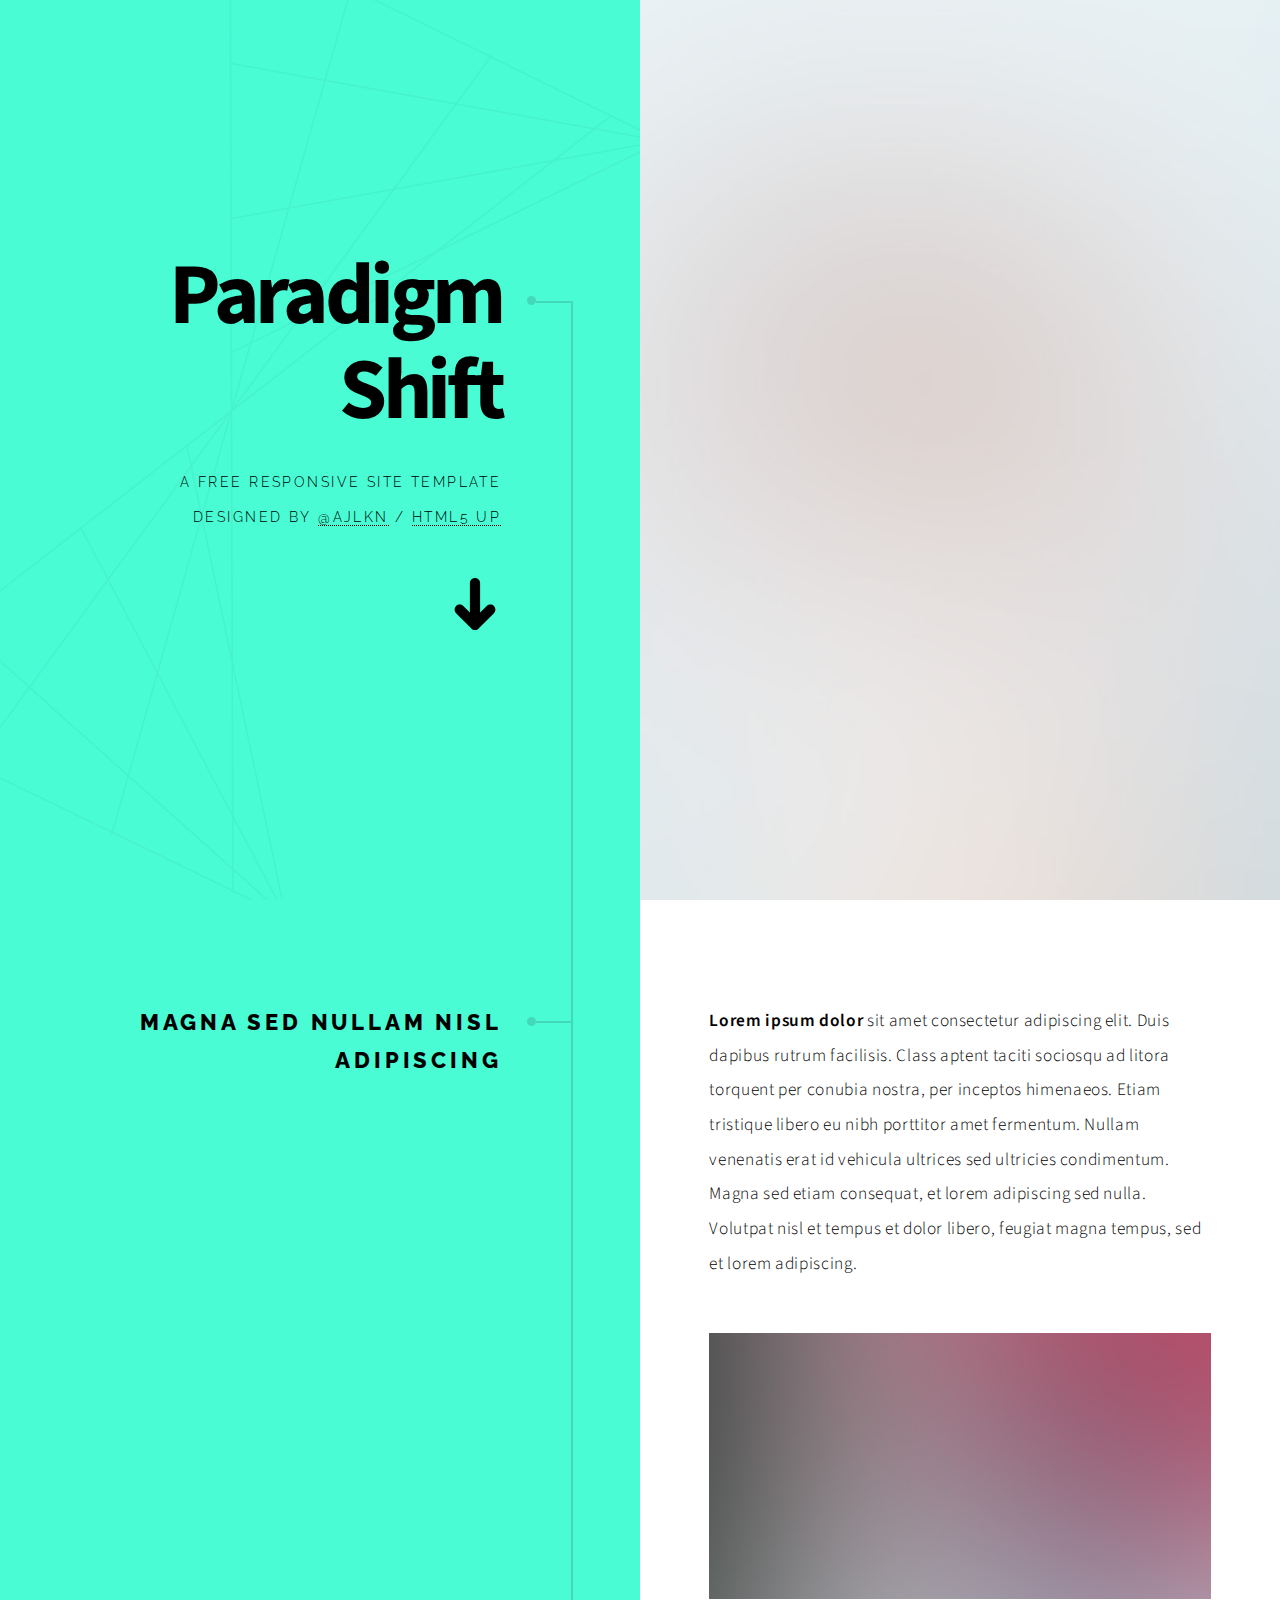
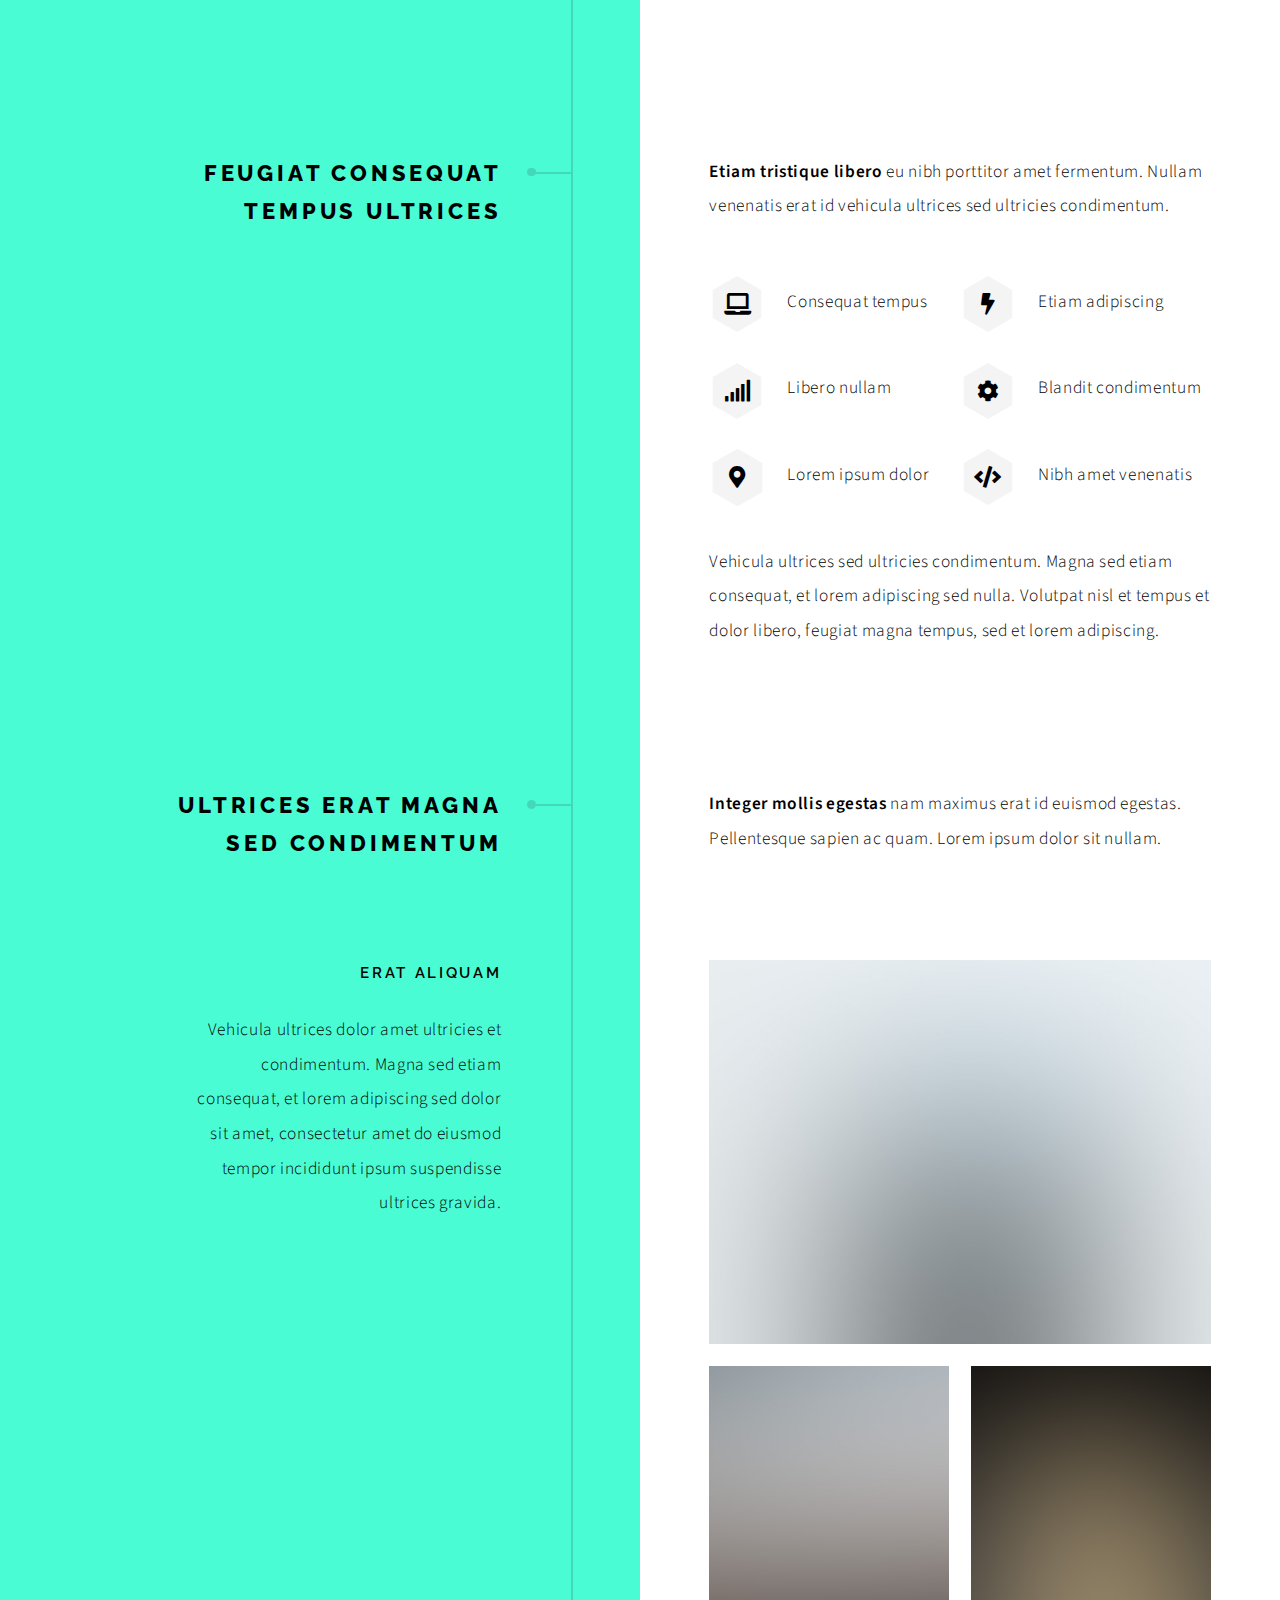
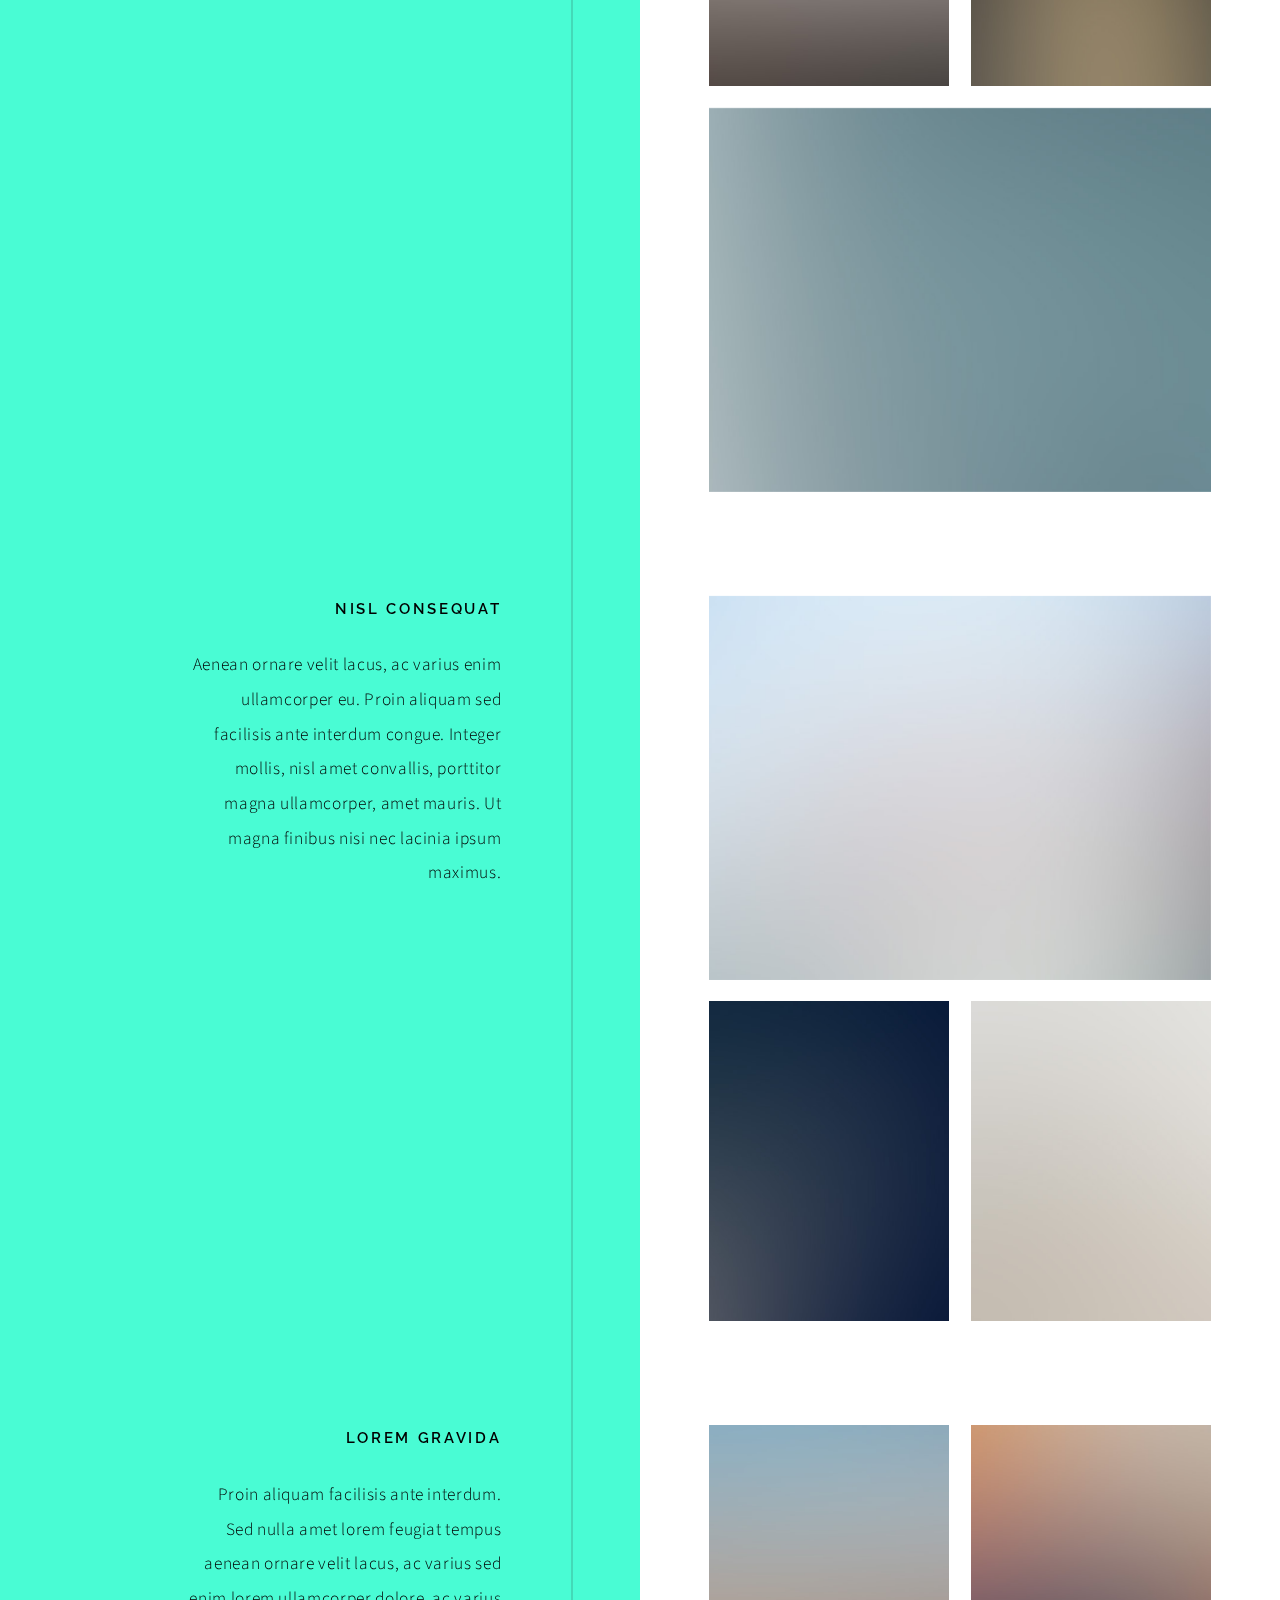
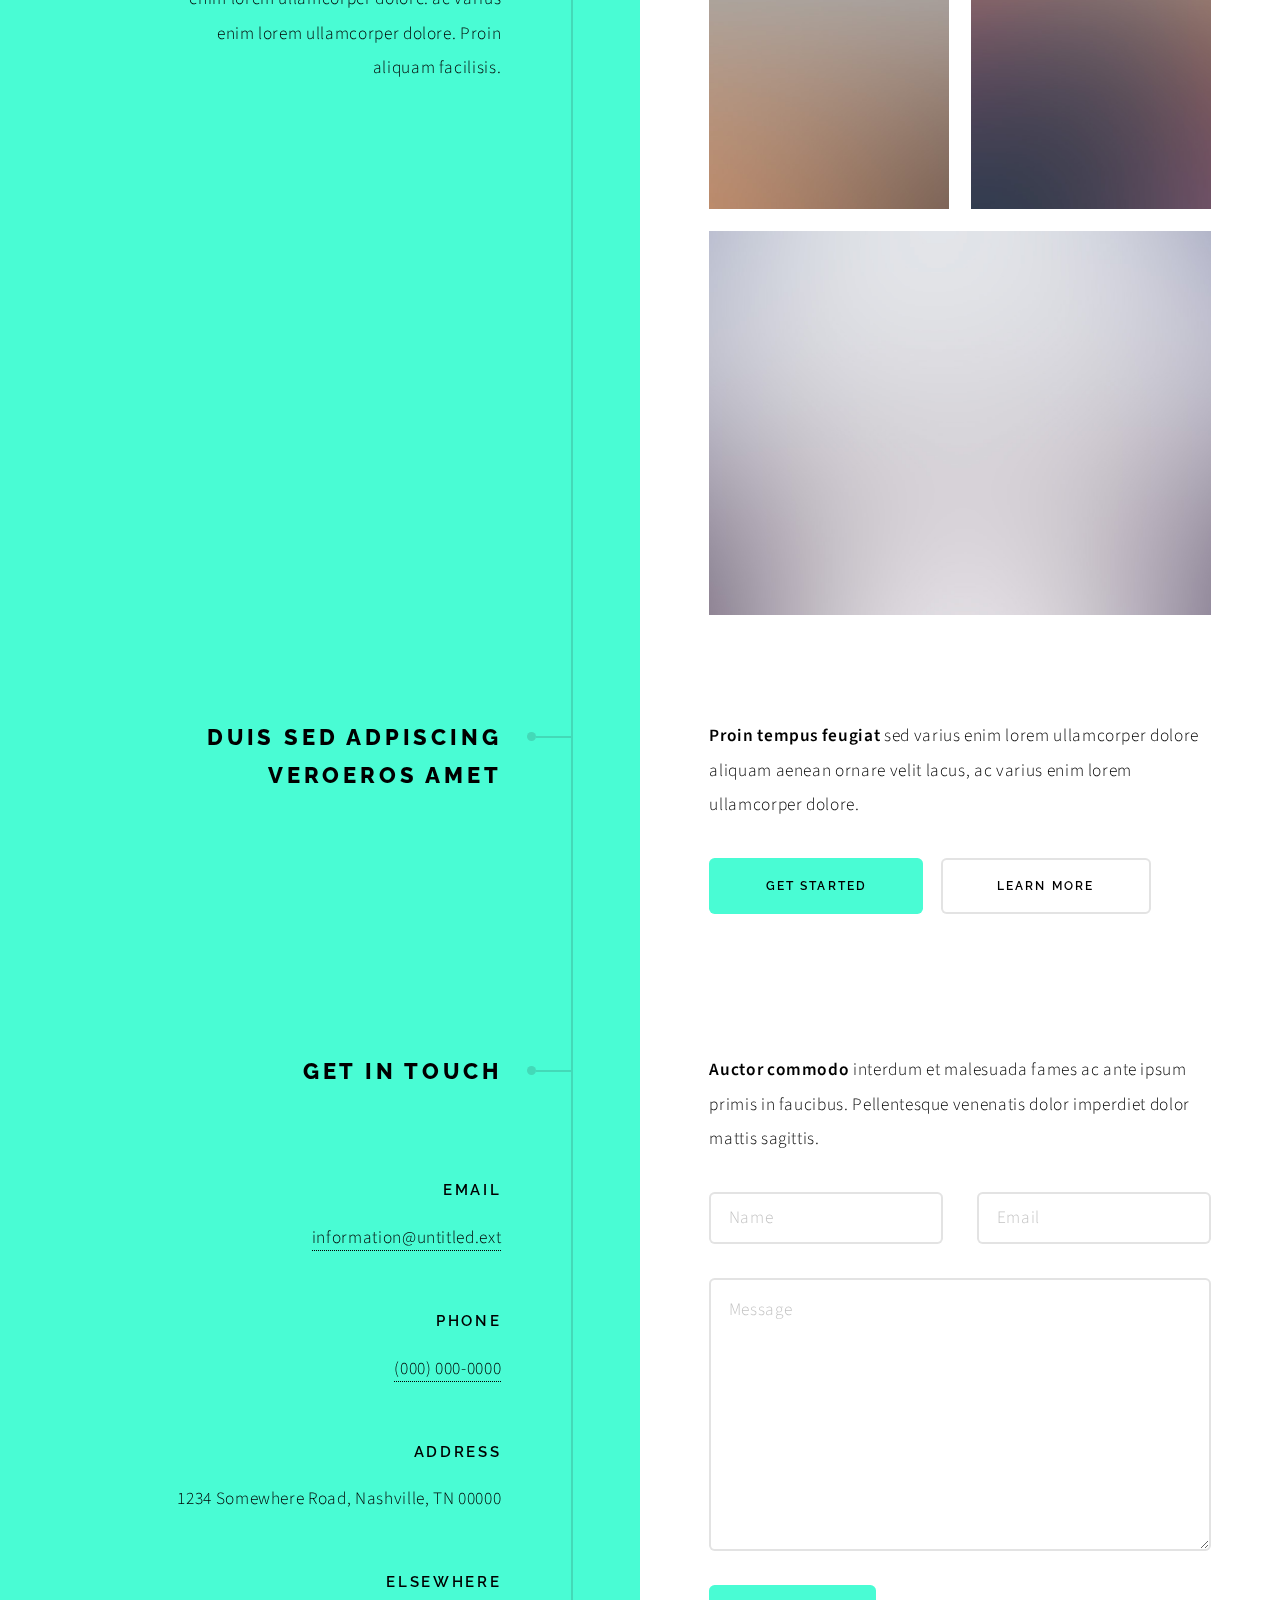
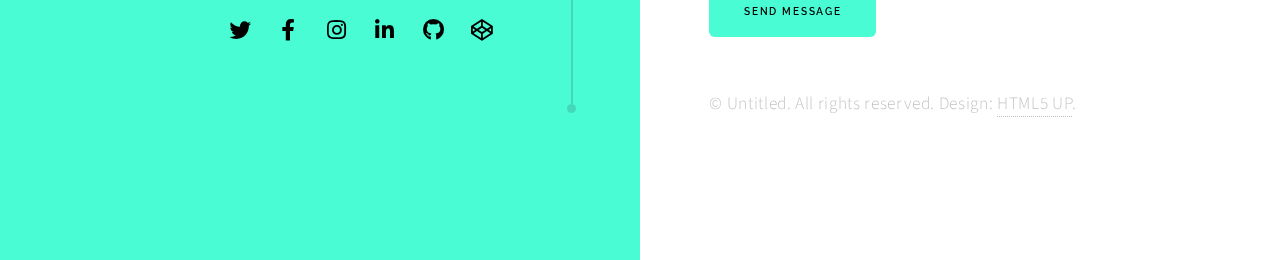
==== ReadLog/ReadLog/site/index.html @ 25f55dde "moved folder" ====
<!DOCTYPE HTML>
<!--
	Paradigm Shift by HTML5 UP
	html5up.net | @ajlkn
	Free for personal and commercial use under the CCA 3.0 license (html5up.net/license)
-->
<html>
	<head>
		<title>Paradigm Shift by HTML5 UP</title>
		<meta charset="utf-8" />
		<meta name="viewport" content="width=device-width, initial-scale=1, user-scalable=no" />
		<meta name="description" content="" />
		<meta name="keywords" content="" />
		<link rel="stylesheet" href="assets/css/main.css" />
	</head>
	<body class="is-preload">

		<!-- Wrapper -->
			<div id="wrapper">

				<!-- Intro -->
					<section class="intro">
						<header>
							<h1>Paradigm Shift</h1>
							<p>A free responsive site template designed by <a href="https://twitter.com/ajlkn">@ajlkn</a> / <a href="https://html5up.net">HTML5 UP</a></p>
							<ul class="actions">
								<li><a href="#first" class="arrow scrolly"><span class="label">Next</span></a></li>
							</ul>
						</header>
						<div class="content">
							<span class="image fill" data-position="center"><img src="images/pic01.jpg" alt="" /></span>
						</div>
					</section>

				<!-- Section -->
					<section id="first">
						<header>
							<h2>Magna sed nullam nisl adipiscing</h2>
						</header>
						<div class="content">
							<p><strong>Lorem ipsum dolor</strong> sit amet consectetur adipiscing elit. Duis dapibus rutrum facilisis. Class aptent taciti sociosqu ad litora torquent per conubia nostra, per inceptos himenaeos. Etiam tristique libero eu nibh porttitor amet fermentum. Nullam venenatis erat id vehicula ultrices sed ultricies condimentum. Magna sed etiam consequat, et lorem adipiscing sed nulla. Volutpat nisl et tempus et dolor libero, feugiat magna tempus, sed et lorem adipiscing.</p>
							<span class="image main"><img src="images/pic02.jpg" alt="" /></span>
						</div>
					</section>

				<!-- Section -->
					<section>
						<header>
							<h2>Feugiat consequat tempus ultrices</h2>
						</header>
						<div class="content">
							<p><strong>Etiam tristique libero</strong> eu nibh porttitor amet fermentum. Nullam venenatis erat id vehicula ultrices sed ultricies condimentum.</p>
							<ul class="feature-icons">
								<li class="icon solid fa-laptop">Consequat tempus</li>
								<li class="icon solid fa-bolt">Etiam adipiscing</li>
								<li class="icon solid fa-signal">Libero nullam</li>
								<li class="icon solid fa-cog">Blandit condimentum</li>
								<li class="icon solid fa-map-marker-alt">Lorem ipsum dolor</li>
								<li class="icon solid fa-code">Nibh amet venenatis</li>
							</ul>
							<p>Vehicula ultrices sed ultricies condimentum. Magna sed etiam consequat, et lorem adipiscing sed nulla. Volutpat nisl et tempus et dolor libero, feugiat magna tempus, sed et lorem adipiscing.</p>
						</div>
					</section>

				<!-- Section -->
					<section>
						<header>
							<h2>Ultrices erat magna sed condimentum</h2>
						</header>
						<div class="content">
							<p><strong>Integer mollis egestas</strong> nam maximus erat id euismod egestas. Pellentesque sapien ac quam. Lorem ipsum dolor sit nullam.</p>

							<!-- Section -->
								<section>
									<header>
										<h3>Erat aliquam</h3>
										<p>Vehicula ultrices dolor amet ultricies et condimentum. Magna sed etiam consequat, et lorem adipiscing sed dolor sit amet, consectetur amet do eiusmod tempor incididunt  ipsum suspendisse ultrices gravida.</p>
									</header>
									<div class="content">
										<div class="gallery">
											<a href="images/gallery/fulls/01.jpg" class="landscape"><img src="images/gallery/thumbs/01.jpg" alt="" /></a>
											<a href="images/gallery/fulls/02.jpg"><img src="images/gallery/thumbs/02.jpg" alt="" /></a>
											<a href="images/gallery/fulls/03.jpg"><img src="images/gallery/thumbs/03.jpg" alt="" /></a>
											<a href="images/gallery/fulls/04.jpg" class="landscape"><img src="images/gallery/thumbs/04.jpg" alt="" /></a>
										</div>
									</div>
								</section>

							<!-- Section -->
								<section>
									<header>
										<h3>Nisl consequat</h3>
										<p>Aenean ornare velit lacus, ac varius enim ullamcorper eu. Proin aliquam sed facilisis ante interdum congue. Integer mollis, nisl amet convallis, porttitor magna ullamcorper, amet mauris. Ut magna finibus nisi nec lacinia ipsum maximus.</p>
									</header>
									<div class="content">
										<div class="gallery">
											<a href="images/gallery/fulls/05.jpg" class="landscape"><img src="images/gallery/thumbs/05.jpg" alt="" /></a>
											<a href="images/gallery/fulls/06.jpg"><img src="images/gallery/thumbs/06.jpg" alt="" /></a>
											<a href="images/gallery/fulls/07.jpg"><img src="images/gallery/thumbs/07.jpg" alt="" /></a>
										</div>
									</div>
								</section>

							<!-- Section -->
								<section>
									<header>
										<h3>Lorem gravida</h3>
										<p>Proin aliquam facilisis ante interdum. Sed nulla amet lorem feugiat tempus aenean ornare velit lacus, ac varius sed enim lorem ullamcorper dolore.  ac varius enim lorem ullamcorper dolore. Proin aliquam facilisis.</p>
									</header>
									<div class="content">
										<div class="gallery">
											<a href="images/gallery/fulls/08.jpg" class="portrait"><img src="images/gallery/thumbs/08.jpg" alt="" /></a>
											<a href="images/gallery/fulls/09.jpg" class="portrait"><img src="images/gallery/thumbs/09.jpg" alt="" /></a>
											<a href="images/gallery/fulls/10.jpg" class="landscape"><img src="images/gallery/thumbs/10.jpg" alt="" /></a>
										</div>
									</div>
								</section>

						</div>
					</section>

				<!-- Section -->
					<section>
						<header>
							<h2>Duis sed adpiscing veroeros amet</h2>
						</header>
						<div class="content">
							<p><strong>Proin tempus feugiat</strong> sed varius enim lorem ullamcorper dolore aliquam aenean ornare velit lacus, ac varius enim lorem ullamcorper dolore.</p>
							<ul class="actions">
								<li><a href="#" class="button primary large">Get Started</a></li>
								<li><a href="#" class="button large">Learn More</a></li>
							</ul>
						</div>
					</section>

				<!-- Elements -->
				<!--
					<section>
						<header>
							<h2>Elements</h2>
						</header>
						<div class="content">

							<section>
								<header>
									<h3>Text</h3>
								</header>
								<div class="content">
									<p>This is <b>bold</b> and this is <strong>strong</strong>. This is <i>italic</i> and this is <em>emphasized</em>.
									This is <sup>superscript</sup> text and this is <sub>subscript</sub> text.
									This is <u>underlined</u> and this is code: <code>for (;;) { ... }</code>. Finally, <a href="#">this is a link</a>.</p>
									<hr />
									<h2>Heading Level 2</h2>
									<h3>Heading Level 3</h3>
									<h4>Heading Level 4</h4>
									<h5>Heading Level 5</h5>
									<hr />
									<h5>Blockquote</h5>
									<blockquote>Fringilla nisl. Donec accumsan interdum nisi, quis tincidunt felis sagittis eget tempus euismod. Vestibulum ante ipsum primis in faucibus vestibulum. Blandit adipiscing eu felis iaculis volutpat ac adipiscing accumsan faucibus. Vestibulum ante ipsum primis in faucibus lorem ipsum dolor sit amet nullam adipiscing eu felis.</blockquote>
									<h5>Preformatted</h5>
									<pre><code>i = 0;

while (!deck.isInOrder()) {
  print 'Iteration ' + i;
  deck.shuffle();
  i++;
}

print 'Sorted in ' + i + ' iterations.';</code></pre>
								</div>
							</section>

							<section>
								<header>
									<h3>Lists</h3>
								</header>
								<div class="content">

									<h4>Unordered</h4>
									<ul>
										<li>Dolor pulvinar etiam.</li>
										<li>Sagittis adipiscing.</li>
										<li>Felis enim feugiat.</li>
									</ul>

									<h4>Alternate</h4>
									<ul class="alt">
										<li>Dolor pulvinar etiam.</li>
										<li>Sagittis adipiscing.</li>
										<li>Felis enim feugiat.</li>
									</ul>

									<h4>Ordered</h4>
									<ol>
										<li>Dolor pulvinar etiam.</li>
										<li>Etiam vel felis viverra.</li>
										<li>Felis enim feugiat.</li>
										<li>Dolor pulvinar etiam.</li>
										<li>Etiam vel felis lorem.</li>
										<li>Felis enim et feugiat.</li>
									</ol>
									<h4>Icons</h4>
									<ul class="icons">
										<li><a href="#" class="icon brands fa-twitter"><span class="label">Twitter</span></a></li>
										<li><a href="#" class="icon brands fa-facebook-f"><span class="label">Facebook</span></a></li>
										<li><a href="#" class="icon brands fa-instagram"><span class="label">Instagram</span></a></li>
										<li><a href="#" class="icon brands fa-github"><span class="label">Github</span></a></li>
									</ul>

									<h4>Actions</h4>
									<ul class="actions">
										<li><a href="#" class="button primary">Default</a></li>
										<li><a href="#" class="button">Default</a></li>
									</ul>
									<ul class="actions stacked">
										<li><a href="#" class="button primary">Default</a></li>
										<li><a href="#" class="button">Default</a></li>
									</ul>
								</div>
							</section>

							<section>
								<header>
									<h3>Table</h3>
								</header>
								<div class="content">
									<h4>Default</h4>
									<div class="table-wrapper">
										<table>
											<thead>
												<tr>
													<th>Name</th>
													<th>Description</th>
													<th>Price</th>
												</tr>
											</thead>
											<tbody>
												<tr>
													<td>Item One</td>
													<td>Ante turpis integer aliquet porttitor.</td>
													<td>29.99</td>
												</tr>
												<tr>
													<td>Item Two</td>
													<td>Vis ac commodo adipiscing arcu aliquet.</td>
													<td>19.99</td>
												</tr>
												<tr>
													<td>Item Three</td>
													<td> Morbi faucibus arcu accumsan lorem.</td>
													<td>29.99</td>
												</tr>
												<tr>
													<td>Item Four</td>
													<td>Vitae integer tempus condimentum.</td>
													<td>19.99</td>
												</tr>
												<tr>
													<td>Item Five</td>
													<td>Ante turpis integer aliquet porttitor.</td>
													<td>29.99</td>
												</tr>
											</tbody>
											<tfoot>
												<tr>
													<td colspan="2"></td>
													<td>100.00</td>
												</tr>
											</tfoot>
										</table>
									</div>

									<h4>Alternate</h4>
									<div class="table-wrapper">
										<table class="alt">
											<thead>
												<tr>
													<th>Name</th>
													<th>Description</th>
													<th>Price</th>
												</tr>
											</thead>
											<tbody>
												<tr>
													<td>Item One</td>
													<td>Ante turpis integer aliquet porttitor.</td>
													<td>29.99</td>
												</tr>
												<tr>
													<td>Item Two</td>
													<td>Vis ac commodo adipiscing arcu aliquet.</td>
													<td>19.99</td>
												</tr>
												<tr>
													<td>Item Three</td>
													<td> Morbi faucibus arcu accumsan lorem.</td>
													<td>29.99</td>
												</tr>
												<tr>
													<td>Item Four</td>
													<td>Vitae integer tempus condimentum.</td>
													<td>19.99</td>
												</tr>
												<tr>
													<td>Item Five</td>
													<td>Ante turpis integer aliquet porttitor.</td>
													<td>29.99</td>
												</tr>
											</tbody>
											<tfoot>
												<tr>
													<td colspan="2"></td>
													<td>100.00</td>
												</tr>
											</tfoot>
										</table>
									</div>
								</div>
							</section>

							<section>
								<header>
									<h3>Buttons</h3>
								</header>
								<div class="content">
									<ul class="actions">
										<li><a href="#" class="button primary">Primary</a></li>
										<li><a href="#" class="button">Default</a></li>
									</ul>
									<ul class="actions">
										<li><a href="#" class="button large">Large</a></li>
										<li><a href="#" class="button">Default</a></li>
										<li><a href="#" class="button small">Small</a></li>
									</ul>
									<ul class="actions">
										<li><a href="#" class="button primary icon solid fa-download">Icon</a></li>
										<li><a href="#" class="button icon solid fa-download">Icon</a></li>
									</ul>
									<ul class="actions">
										<li><span class="button primary disabled">Disabled</span></li>
										<li><span class="button disabled">Disabled</span></li>
									</ul>
								</div>
							</section>

							<section>
								<header>
									<h3>Form</h3>
								</header>
								<div class="content">
									<form method="post" action="#">
										<div class="fields">
											<div class="field half">
												<label for="demo-name">Name</label>
												<input type="text" name="demo-name" id="demo-name" value="" placeholder="Jane Doe" />
											</div>
											<div class="field half">
												<label for="demo-email">Email</label>
												<input type="email" name="demo-email" id="demo-email" value="" placeholder="jane@untitled.tld" />
											</div>
											<div class="field">
												<label for="demo-category">Category</label>
												<select name="demo-category" id="demo-category">
													<option value="">-</option>
													<option value="1">Manufacturing</option>
													<option value="1">Shipping</option>
													<option value="1">Administration</option>
													<option value="1">Human Resources</option>
												</select>
											</div>
											<div class="field half">
												<input type="radio" id="demo-priority-low" name="demo-priority" checked>
												<label for="demo-priority-low">Low</label>
											</div>
											<div class="field half">
												<input type="radio" id="demo-priority-high" name="demo-priority">
												<label for="demo-priority-high">High</label>
											</div>
											<div class="field half">
												<input type="checkbox" id="demo-copy" name="demo-copy">
												<label for="demo-copy">Email me a copy</label>
											</div>
											<div class="field half">
												<input type="checkbox" id="demo-human" name="demo-human" checked>
												<label for="demo-human">Not a robot</label>
											</div>
											<div class="field">
												<label for="demo-message">Message</label>
												<textarea name="demo-message" id="demo-message" placeholder="Enter your message" rows="6"></textarea>
											</div>
										</div>
										<ul class="actions">
											<li><input type="submit" value="Send Message" class="primary" /></li>
											<li><input type="reset" value="Reset" /></li>
										</ul>
									</form>
								</div>
							</section>

						</div>
					</section>
				-->

				<!-- Section -->
					<section>
						<header>
							<h2>Get in touch</h2>
						</header>
						<div class="content">
							<p><strong>Auctor commodo</strong> interdum et malesuada fames ac ante ipsum primis in faucibus. Pellentesque venenatis dolor imperdiet dolor mattis sagittis.</p>
							<form>
								<div class="fields">
									<div class="field half">
										<input type="text" name="name" id="name" placeholder="Name" />
									</div>
									<div class="field half">
										<input type="email" name="email" id="email" placeholder="Email" />
									</div>
									<div class="field">
										<textarea name="message" id="message" placeholder="Message" rows="7"></textarea>
									</div>
								</div>
								<ul class="actions">
									<li><input type="submit" value="Send Message" class="button primary" /></li>
								</ul>
							</form>
						</div>
						<footer>
							<ul class="items">
								<li>
									<h3>Email</h3>
									<a href="#">information@untitled.ext</a>
								</li>
								<li>
									<h3>Phone</h3>
									<a href="#">(000) 000-0000</a>
								</li>
								<li>
									<h3>Address</h3>
									<span>1234 Somewhere Road, Nashville, TN 00000</span>
								</li>
								<li>
									<h3>Elsewhere</h3>
									<ul class="icons">
										<li><a href="#" class="icon brands fa-twitter"><span class="label">Twitter</span></a></li>
										<li><a href="#" class="icon brands fa-facebook-f"><span class="label">Facebook</span></a></li>
										<li><a href="#" class="icon brands fa-instagram"><span class="label">Instagram</span></a></li>
										<li><a href="#" class="icon brands fa-linkedin-in"><span class="label">LinkedIn</span></a></li>
										<li><a href="#" class="icon brands fa-github"><span class="label">GitHub</span></a></li>
										<li><a href="#" class="icon brands fa-codepen"><span class="label">Codepen</span></a></li>
									</ul>
								</li>
							</ul>
						</footer>
					</section>

				<!-- Copyright -->
					<div class="copyright">&copy; Untitled. All rights reserved. Design: <a href="https://html5up.net">HTML5 UP</a>.</div>

			</div>

		<!-- Scripts -->
			<script src="assets/js/jquery.min.js"></script>
			<script src="assets/js/jquery.scrolly.min.js"></script>
			<script src="assets/js/browser.min.js"></script>
			<script src="assets/js/breakpoints.min.js"></script>
			<script src="assets/js/util.js"></script>
			<script src="assets/js/main.js"></script>

	</body>
</html>
---- ReadLog/ReadLog/site/assets/css/main.css ----
@import url(fontawesome-all.min.css);
@import url("https://fonts.googleapis.com/css?family=Source+Sans+Pro:300,600,700,300i,600i,700i|Raleway:600,800");

/*
	Paradigm Shift by HTML5 UP
	html5up.net | @ajlkn
	Free for personal and commercial use under the CCA 3.0 license (html5up.net/license)
*/

html, body, div, span, applet, object,
iframe, h1, h2, h3, h4, h5, h6, p, blockquote,
pre, a, abbr, acronym, address, big, cite,
code, del, dfn, em, img, ins, kbd, q, s, samp,
small, strike, strong, sub, sup, tt, var, b,
u, i, center, dl, dt, dd, ol, ul, li, fieldset,
form, label, legend, table, caption, tbody,
tfoot, thead, tr, th, td, article, aside,
canvas, details, embed, figure, figcaption,
footer, header, hgroup, menu, nav, output, ruby,
section, summary, time, mark, audio, video {
	margin: 0;
	padding: 0;
	border: 0;
	font-size: 100%;
	font: inherit;
	vertical-align: baseline;}

article, aside, details, figcaption, figure,
footer, header, hgroup, menu, nav, section {
	display: block;}

body {
	line-height: 1;
}

ol, ul {
	list-style: none;
}

blockquote, q {
	quotes: none;
}

	blockquote:before, blockquote:after, q:before, q:after {
		content: '';
		content: none;
	}

table {
	border-collapse: collapse;
	border-spacing: 0;
}

body {
	-webkit-text-size-adjust: none;
}

mark {
	background-color: transparent;
	color: inherit;
}

input::-moz-focus-inner {
	border: 0;
	padding: 0;
}

input, select, textarea {
	-moz-appearance: none;
	-webkit-appearance: none;
	-ms-appearance: none;
	appearance: none;
}

/* Basic */

	@-ms-viewport {
		width: device-width;
	}

	body {
		-ms-overflow-style: scrollbar;
	}

	@media screen and (max-width: 480px) {

		html, body {
			min-width: 320px;
		}

	}

	html {
		box-sizing: border-box;
	}

	*, *:before, *:after {
		box-sizing: inherit;
	}

	html {
		overflow-x: hidden;
	}

	body {
		background: #ffffff;
		overflow-x: hidden;
	}

		body.is-preload *, body.is-preload *:before, body.is-preload *:after {
			-moz-animation: none !important;
			-webkit-animation: none !important;
			-ms-animation: none !important;
			animation: none !important;
			-moz-transition: none !important;
			-webkit-transition: none !important;
			-ms-transition: none !important;
			transition: none !important;
		}

/* Typography */

	html {
		font-size: 18pt;
	}

		@media screen and (max-width: 1920px) {

			html {
				font-size: 13pt;
			}

		}

		@media screen and (max-width: 1152px) {

			html {
				font-size: 14pt;
			}

		}

		@media screen and (max-width: 736px) {

			html {
				font-size: 12pt;
			}

		}

		@media screen and (max-width: 480px) {

			html {
				font-size: 11pt;
			}

		}

	body {
		background-color: #ffffff;
		color: #000000;
	}

	body, input, select, textarea {
		color: #000000;
		font-family: "Source Sans Pro", Helvetica, sans-serif;
		font-size: 1rem;
		font-weight: 300;
		letter-spacing: 0.0375em;
		line-height: 2;
	}

	a {
		-moz-transition: border-bottom-color 0.25s ease-in-out;
		-webkit-transition: border-bottom-color 0.25s ease-in-out;
		-ms-transition: border-bottom-color 0.25s ease-in-out;
		transition: border-bottom-color 0.25s ease-in-out;
		text-decoration: none;
		color: #000000;
		border-bottom: dotted 1px;
	}

		a:hover {
			text-decoration: none;
			border-bottom-color: transparent;
		}

	strong, b {
		font-weight: 600;
		color: #000000;
	}

	em, i {
		font-style: italic;
	}

	p {
		margin: 0 0 2rem 0;
	}

	h1, h2, h3, h4, h5, h6 {
		color: #000000;
		font-family: "Raleway", Helvetica, sans-serif;
		font-weight: 600;
		letter-spacing: 0.175em;
		line-height: 1.75;
		margin: 0 0 1.5rem 0;
		text-transform: uppercase;
	}

		h1 a, h2 a, h3 a, h4 a, h5 a, h6 a {
			color: inherit;
			text-decoration: none;
		}

	h1 {
		font-family: "Source Sans Pro", Helvetica, sans-serif;
		font-size: 5rem;
		font-weight: 700;
		letter-spacing: -0.05em;
		line-height: 1.1;
		margin: 0 0 1.5rem 0;
		text-transform: none;
	}

	h2 {
		font-size: 1.25rem;
		font-weight: 800;
		margin: 0 0 2rem 0;
	}

	h3 {
		font-size: 0.875rem;
	}

	h4 {
		font-size: 0.875rem;
	}

	h5 {
		font-size: 0.75rem;
	}

	h6 {
		font-size: 0.625rem;
	}

	@media screen and (max-width: 736px) {

		h1 {
			font-size: 4.5rem;
			line-height: 1.1;
		}

		h2 {
			font-size: 1.25rem;
			line-height: 1.7;
		}

		h3 {
			font-size: 0.9rem;
		}

		h4 {
			font-size: 0.75rem;
		}

		h5 {
			font-size: 0.675rem;
		}

	}

	@media screen and (max-width: 360px) {

		h1 {
			font-size: 3.75rem;
		}

		h2 {
			font-size: 1.125rem;
		}

		h3 {
			font-size: 0.8rem;
		}

		h4 {
			font-size: 0.675rem;
		}

		h5 {
			font-size: 0.675rem;
		}

	}

	sub {
		font-size: 0.8rem;
		position: relative;
		top: 0.5rem;
	}

	sup {
		font-size: 0.8rem;
		position: relative;
		top: -0.5rem;
	}

	blockquote {
		border-left: solid 0.5rem rgba(144, 144, 144, 0.25);
		font-style: italic;
		margin: 0 0 2rem 0;
		padding: 1rem 0 1rem 2rem;
	}

	code {
		background: rgba(144, 144, 144, 0.1);
		border-radius: 0.325rem;
		font-family: "Courier New", monospace;
		font-size: 0.9rem;
		margin: 0 0.25rem;
		padding: 0.25rem 0.65rem;
	}

	pre {
		-webkit-overflow-scrolling: touch;
		font-family: "Courier New", monospace;
		font-size: 0.9rem;
		margin: 0 0 2rem 0;
		width: 100%;
	}

		pre code {
			display: block;
			line-height: 1.75;
			padding: 1rem 1.5rem;
			overflow-x: auto;
		}

	hr {
		border: 0;
		border-bottom: solid 2px rgba(144, 144, 144, 0.25);
		margin: 3rem 0;
	}

		hr.major {
			margin: 5rem 0;
		}

		@media screen and (max-width: 736px) {

			hr.major {
				margin: 3rem 0;
			}

		}

/* Row */

	.row {
		display: flex;
		flex-wrap: wrap;
		box-sizing: border-box;
		align-items: stretch;
	}

		.row > * {
			box-sizing: border-box;
		}

		.row.gtr-uniform > * > :last-child {
			margin-bottom: 0;
		}

		.row.aln-left {
			justify-content: flex-start;
		}

		.row.aln-center {
			justify-content: center;
		}

		.row.aln-right {
			justify-content: flex-end;
		}

		.row.aln-top {
			align-items: flex-start;
		}

		.row.aln-middle {
			align-items: center;
		}

		.row.aln-bottom {
			align-items: flex-end;
		}

		.row > .imp {
			order: -1;
		}

		.row > .col-1 {
			width: 8.33333%;
		}

		.row > .off-1 {
			margin-left: 8.33333%;
		}

		.row > .col-2 {
			width: 16.66667%;
		}

		.row > .off-2 {
			margin-left: 16.66667%;
		}

		.row > .col-3 {
			width: 25%;
		}

		.row > .off-3 {
			margin-left: 25%;
		}

		.row > .col-4 {
			width: 33.33333%;
		}

		.row > .off-4 {
			margin-left: 33.33333%;
		}

		.row > .col-5 {
			width: 41.66667%;
		}

		.row > .off-5 {
			margin-left: 41.66667%;
		}

		.row > .col-6 {
			width: 50%;
		}

		.row > .off-6 {
			margin-left: 50%;
		}

		.row > .col-7 {
			width: 58.33333%;
		}

		.row > .off-7 {
			margin-left: 58.33333%;
		}

		.row > .col-8 {
			width: 66.66667%;
		}

		.row > .off-8 {
			margin-left: 66.66667%;
		}

		.row > .col-9 {
			width: 75%;
		}

		.row > .off-9 {
			margin-left: 75%;
		}

		.row > .col-10 {
			width: 83.33333%;
		}

		.row > .off-10 {
			margin-left: 83.33333%;
		}

		.row > .col-11 {
			width: 91.66667%;
		}

		.row > .off-11 {
			margin-left: 91.66667%;
		}

		.row > .col-12 {
			width: 100%;
		}

		.row > .off-12 {
			margin-left: 100%;
		}

		.row.gtr-0 {
			margin-top: 0;
			margin-left: 0rem;
		}

			.row.gtr-0 > * {
				padding: 0 0 0 0rem;
			}

			.row.gtr-0.gtr-uniform {
				margin-top: 0rem;
			}

				.row.gtr-0.gtr-uniform > * {
					padding-top: 0rem;
				}

		.row.gtr-25 {
			margin-top: 0;
			margin-left: -0.5rem;
		}

			.row.gtr-25 > * {
				padding: 0 0 0 0.5rem;
			}

			.row.gtr-25.gtr-uniform {
				margin-top: -0.5rem;
			}

				.row.gtr-25.gtr-uniform > * {
					padding-top: 0.5rem;
				}

		.row.gtr-50 {
			margin-top: 0;
			margin-left: -1rem;
		}

			.row.gtr-50 > * {
				padding: 0 0 0 1rem;
			}

			.row.gtr-50.gtr-uniform {
				margin-top: -1rem;
			}

				.row.gtr-50.gtr-uniform > * {
					padding-top: 1rem;
				}

		.row {
			margin-top: 0;
			margin-left: -2rem;
		}

			.row > * {
				padding: 0 0 0 2rem;
			}

			.row.gtr-uniform {
				margin-top: -2rem;
			}

				.row.gtr-uniform > * {
					padding-top: 2rem;
				}

		.row.gtr-150 {
			margin-top: 0;
			margin-left: -3rem;
		}

			.row.gtr-150 > * {
				padding: 0 0 0 3rem;
			}

			.row.gtr-150.gtr-uniform {
				margin-top: -3rem;
			}

				.row.gtr-150.gtr-uniform > * {
					padding-top: 3rem;
				}

		.row.gtr-200 {
			margin-top: 0;
			margin-left: -4rem;
		}

			.row.gtr-200 > * {
				padding: 0 0 0 4rem;
			}

			.row.gtr-200.gtr-uniform {
				margin-top: -4rem;
			}

				.row.gtr-200.gtr-uniform > * {
					padding-top: 4rem;
				}

		@media screen and (max-width: 1920px) {

			.row {
				display: flex;
				flex-wrap: wrap;
				box-sizing: border-box;
				align-items: stretch;
			}

				.row > * {
					box-sizing: border-box;
				}

				.row.gtr-uniform > * > :last-child {
					margin-bottom: 0;
				}

				.row.aln-left {
					justify-content: flex-start;
				}

				.row.aln-center {
					justify-content: center;
				}

				.row.aln-right {
					justify-content: flex-end;
				}

				.row.aln-top {
					align-items: flex-start;
				}

				.row.aln-middle {
					align-items: center;
				}

				.row.aln-bottom {
					align-items: flex-end;
				}

				.row > .imp-xlarge {
					order: -1;
				}

				.row > .col-1-xlarge {
					width: 8.33333%;
				}

				.row > .off-1-xlarge {
					margin-left: 8.33333%;
				}

				.row > .col-2-xlarge {
					width: 16.66667%;
				}

				.row > .off-2-xlarge {
					margin-left: 16.66667%;
				}

				.row > .col-3-xlarge {
					width: 25%;
				}

				.row > .off-3-xlarge {
					margin-left: 25%;
				}

				.row > .col-4-xlarge {
					width: 33.33333%;
				}

				.row > .off-4-xlarge {
					margin-left: 33.33333%;
				}

				.row > .col-5-xlarge {
					width: 41.66667%;
				}

				.row > .off-5-xlarge {
					margin-left: 41.66667%;
				}

				.row > .col-6-xlarge {
					width: 50%;
				}

				.row > .off-6-xlarge {
					margin-left: 50%;
				}

				.row > .col-7-xlarge {
					width: 58.33333%;
				}

				.row > .off-7-xlarge {
					margin-left: 58.33333%;
				}

				.row > .col-8-xlarge {
					width: 66.66667%;
				}

				.row > .off-8-xlarge {
					margin-left: 66.66667%;
				}

				.row > .col-9-xlarge {
					width: 75%;
				}

				.row > .off-9-xlarge {
					margin-left: 75%;
				}

				.row > .col-10-xlarge {
					width: 83.33333%;
				}

				.row > .off-10-xlarge {
					margin-left: 83.33333%;
				}

				.row > .col-11-xlarge {
					width: 91.66667%;
				}

				.row > .off-11-xlarge {
					margin-left: 91.66667%;
				}

				.row > .col-12-xlarge {
					width: 100%;
				}

				.row > .off-12-xlarge {
					margin-left: 100%;
				}

				.row.gtr-0 {
					margin-top: 0;
					margin-left: 0rem;
				}

					.row.gtr-0 > * {
						padding: 0 0 0 0rem;
					}

					.row.gtr-0.gtr-uniform {
						margin-top: 0rem;
					}

						.row.gtr-0.gtr-uniform > * {
							padding-top: 0rem;
						}

				.row.gtr-25 {
					margin-top: 0;
					margin-left: -0.5rem;
				}

					.row.gtr-25 > * {
						padding: 0 0 0 0.5rem;
					}

					.row.gtr-25.gtr-uniform {
						margin-top: -0.5rem;
					}

						.row.gtr-25.gtr-uniform > * {
							padding-top: 0.5rem;
						}

				.row.gtr-50 {
					margin-top: 0;
					margin-left: -1rem;
				}

					.row.gtr-50 > * {
						padding: 0 0 0 1rem;
					}

					.row.gtr-50.gtr-uniform {
						margin-top: -1rem;
					}

						.row.gtr-50.gtr-uniform > * {
							padding-top: 1rem;
						}

				.row {
					margin-top: 0;
					margin-left: -2rem;
				}

					.row > * {
						padding: 0 0 0 2rem;
					}

					.row.gtr-uniform {
						margin-top: -2rem;
					}

						.row.gtr-uniform > * {
							padding-top: 2rem;
						}

				.row.gtr-150 {
					margin-top: 0;
					margin-left: -3rem;
				}

					.row.gtr-150 > * {
						padding: 0 0 0 3rem;
					}

					.row.gtr-150.gtr-uniform {
						margin-top: -3rem;
					}

						.row.gtr-150.gtr-uniform > * {
							padding-top: 3rem;
						}

				.row.gtr-200 {
					margin-top: 0;
					margin-left: -4rem;
				}

					.row.gtr-200 > * {
						padding: 0 0 0 4rem;
					}

					.row.gtr-200.gtr-uniform {
						margin-top: -4rem;
					}

						.row.gtr-200.gtr-uniform > * {
							padding-top: 4rem;
						}

		}

		@media screen and (max-width: 1280px) {

			.row {
				display: flex;
				flex-wrap: wrap;
				box-sizing: border-box;
				align-items: stretch;
			}

				.row > * {
					box-sizing: border-box;
				}

				.row.gtr-uniform > * > :last-child {
					margin-bottom: 0;
				}

				.row.aln-left {
					justify-content: flex-start;
				}

				.row.aln-center {
					justify-content: center;
				}

				.row.aln-right {
					justify-content: flex-end;
				}

				.row.aln-top {
					align-items: flex-start;
				}

				.row.aln-middle {
					align-items: center;
				}

				.row.aln-bottom {
					align-items: flex-end;
				}

				.row > .imp-large {
					order: -1;
				}

				.row > .col-1-large {
					width: 8.33333%;
				}

				.row > .off-1-large {
					margin-left: 8.33333%;
				}

				.row > .col-2-large {
					width: 16.66667%;
				}

				.row > .off-2-large {
					margin-left: 16.66667%;
				}

				.row > .col-3-large {
					width: 25%;
				}

				.row > .off-3-large {
					margin-left: 25%;
				}

				.row > .col-4-large {
					width: 33.33333%;
				}

				.row > .off-4-large {
					margin-left: 33.33333%;
				}

				.row > .col-5-large {
					width: 41.66667%;
				}

				.row > .off-5-large {
					margin-left: 41.66667%;
				}

				.row > .col-6-large {
					width: 50%;
				}

				.row > .off-6-large {
					margin-left: 50%;
				}

				.row > .col-7-large {
					width: 58.33333%;
				}

				.row > .off-7-large {
					margin-left: 58.33333%;
				}

				.row > .col-8-large {
					width: 66.66667%;
				}

				.row > .off-8-large {
					margin-left: 66.66667%;
				}

				.row > .col-9-large {
					width: 75%;
				}

				.row > .off-9-large {
					margin-left: 75%;
				}

				.row > .col-10-large {
					width: 83.33333%;
				}

				.row > .off-10-large {
					margin-left: 83.33333%;
				}

				.row > .col-11-large {
					width: 91.66667%;
				}

				.row > .off-11-large {
					margin-left: 91.66667%;
				}

				.row > .col-12-large {
					width: 100%;
				}

				.row > .off-12-large {
					margin-left: 100%;
				}

				.row.gtr-0 {
					margin-top: 0;
					margin-left: 0rem;
				}

					.row.gtr-0 > * {
						padding: 0 0 0 0rem;
					}

					.row.gtr-0.gtr-uniform {
						margin-top: 0rem;
					}

						.row.gtr-0.gtr-uniform > * {
							padding-top: 0rem;
						}

				.row.gtr-25 {
					margin-top: 0;
					margin-left: -0.375rem;
				}

					.row.gtr-25 > * {
						padding: 0 0 0 0.375rem;
					}

					.row.gtr-25.gtr-uniform {
						margin-top: -0.375rem;
					}

						.row.gtr-25.gtr-uniform > * {
							padding-top: 0.375rem;
						}

				.row.gtr-50 {
					margin-top: 0;
					margin-left: -0.75rem;
				}

					.row.gtr-50 > * {
						padding: 0 0 0 0.75rem;
					}

					.row.gtr-50.gtr-uniform {
						margin-top: -0.75rem;
					}

						.row.gtr-50.gtr-uniform > * {
							padding-top: 0.75rem;
						}

				.row {
					margin-top: 0;
					margin-left: -1.5rem;
				}

					.row > * {
						padding: 0 0 0 1.5rem;
					}

					.row.gtr-uniform {
						margin-top: -1.5rem;
					}

						.row.gtr-uniform > * {
							padding-top: 1.5rem;
						}

				.row.gtr-150 {
					margin-top: 0;
					margin-left: -2.25rem;
				}

					.row.gtr-150 > * {
						padding: 0 0 0 2.25rem;
					}

					.row.gtr-150.gtr-uniform {
						margin-top: -2.25rem;
					}

						.row.gtr-150.gtr-uniform > * {
							padding-top: 2.25rem;
						}

				.row.gtr-200 {
					margin-top: 0;
					margin-left: -3rem;
				}

					.row.gtr-200 > * {
						padding: 0 0 0 3rem;
					}

					.row.gtr-200.gtr-uniform {
						margin-top: -3rem;
					}

						.row.gtr-200.gtr-uniform > * {
							padding-top: 3rem;
						}

		}

		@media screen and (max-width: 1152px) {

			.row {
				display: flex;
				flex-wrap: wrap;
				box-sizing: border-box;
				align-items: stretch;
			}

				.row > * {
					box-sizing: border-box;
				}

				.row.gtr-uniform > * > :last-child {
					margin-bottom: 0;
				}

				.row.aln-left {
					justify-content: flex-start;
				}

				.row.aln-center {
					justify-content: center;
				}

				.row.aln-right {
					justify-content: flex-end;
				}

				.row.aln-top {
					align-items: flex-start;
				}

				.row.aln-middle {
					align-items: center;
				}

				.row.aln-bottom {
					align-items: flex-end;
				}

				.row > .imp-medium {
					order: -1;
				}

				.row > .col-1-medium {
					width: 8.33333%;
				}

				.row > .off-1-medium {
					margin-left: 8.33333%;
				}

				.row > .col-2-medium {
					width: 16.66667%;
				}

				.row > .off-2-medium {
					margin-left: 16.66667%;
				}

				.row > .col-3-medium {
					width: 25%;
				}

				.row > .off-3-medium {
					margin-left: 25%;
				}

				.row > .col-4-medium {
					width: 33.33333%;
				}

				.row > .off-4-medium {
					margin-left: 33.33333%;
				}

				.row > .col-5-medium {
					width: 41.66667%;
				}

				.row > .off-5-medium {
					margin-left: 41.66667%;
				}

				.row > .col-6-medium {
					width: 50%;
				}

				.row > .off-6-medium {
					margin-left: 50%;
				}

				.row > .col-7-medium {
					width: 58.33333%;
				}

				.row > .off-7-medium {
					margin-left: 58.33333%;
				}

				.row > .col-8-medium {
					width: 66.66667%;
				}

				.row > .off-8-medium {
					margin-left: 66.66667%;
				}

				.row > .col-9-medium {
					width: 75%;
				}

				.row > .off-9-medium {
					margin-left: 75%;
				}

				.row > .col-10-medium {
					width: 83.33333%;
				}

				.row > .off-10-medium {
					margin-left: 83.33333%;
				}

				.row > .col-11-medium {
					width: 91.66667%;
				}

				.row > .off-11-medium {
					margin-left: 91.66667%;
				}

				.row > .col-12-medium {
					width: 100%;
				}

				.row > .off-12-medium {
					margin-left: 100%;
				}

				.row.gtr-0 {
					margin-top: 0;
					margin-left: 0rem;
				}

					.row.gtr-0 > * {
						padding: 0 0 0 0rem;
					}

					.row.gtr-0.gtr-uniform {
						margin-top: 0rem;
					}

						.row.gtr-0.gtr-uniform > * {
							padding-top: 0rem;
						}

				.row.gtr-25 {
					margin-top: 0;
					margin-left: -0.375rem;
				}

					.row.gtr-25 > * {
						padding: 0 0 0 0.375rem;
					}

					.row.gtr-25.gtr-uniform {
						margin-top: -0.375rem;
					}

						.row.gtr-25.gtr-uniform > * {
							padding-top: 0.375rem;
						}

				.row.gtr-50 {
					margin-top: 0;
					margin-left: -0.75rem;
				}

					.row.gtr-50 > * {
						padding: 0 0 0 0.75rem;
					}

					.row.gtr-50.gtr-uniform {
						margin-top: -0.75rem;
					}

						.row.gtr-50.gtr-uniform > * {
							padding-top: 0.75rem;
						}

				.row {
					margin-top: 0;
					margin-left: -1.5rem;
				}

					.row > * {
						padding: 0 0 0 1.5rem;
					}

					.row.gtr-uniform {
						margin-top: -1.5rem;
					}

						.row.gtr-uniform > * {
							padding-top: 1.5rem;
						}

				.row.gtr-150 {
					margin-top: 0;
					margin-left: -2.25rem;
				}

					.row.gtr-150 > * {
						padding: 0 0 0 2.25rem;
					}

					.row.gtr-150.gtr-uniform {
						margin-top: -2.25rem;
					}

						.row.gtr-150.gtr-uniform > * {
							padding-top: 2.25rem;
						}

				.row.gtr-200 {
					margin-top: 0;
					margin-left: -3rem;
				}

					.row.gtr-200 > * {
						padding: 0 0 0 3rem;
					}

					.row.gtr-200.gtr-uniform {
						margin-top: -3rem;
					}

						.row.gtr-200.gtr-uniform > * {
							padding-top: 3rem;
						}

		}

		@media screen and (max-width: 736px) {

			.row {
				display: flex;
				flex-wrap: wrap;
				box-sizing: border-box;
				align-items: stretch;
			}

				.row > * {
					box-sizing: border-box;
				}

				.row.gtr-uniform > * > :last-child {
					margin-bottom: 0;
				}

				.row.aln-left {
					justify-content: flex-start;
				}

				.row.aln-center {
					justify-content: center;
				}

				.row.aln-right {
					justify-content: flex-end;
				}

				.row.aln-top {
					align-items: flex-start;
				}

				.row.aln-middle {
					align-items: center;
				}

				.row.aln-bottom {
					align-items: flex-end;
				}

				.row > .imp-small {
					order: -1;
				}

				.row > .col-1-small {
					width: 8.33333%;
				}

				.row > .off-1-small {
					margin-left: 8.33333%;
				}

				.row > .col-2-small {
					width: 16.66667%;
				}

				.row > .off-2-small {
					margin-left: 16.66667%;
				}

				.row > .col-3-small {
					width: 25%;
				}

				.row > .off-3-small {
					margin-left: 25%;
				}

				.row > .col-4-small {
					width: 33.33333%;
				}

				.row > .off-4-small {
					margin-left: 33.33333%;
				}

				.row > .col-5-small {
					width: 41.66667%;
				}

				.row > .off-5-small {
					margin-left: 41.66667%;
				}

				.row > .col-6-small {
					width: 50%;
				}

				.row > .off-6-small {
					margin-left: 50%;
				}

				.row > .col-7-small {
					width: 58.33333%;
				}

				.row > .off-7-small {
					margin-left: 58.33333%;
				}

				.row > .col-8-small {
					width: 66.66667%;
				}

				.row > .off-8-small {
					margin-left: 66.66667%;
				}

				.row > .col-9-small {
					width: 75%;
				}

				.row > .off-9-small {
					margin-left: 75%;
				}

				.row > .col-10-small {
					width: 83.33333%;
				}

				.row > .off-10-small {
					margin-left: 83.33333%;
				}

				.row > .col-11-small {
					width: 91.66667%;
				}

				.row > .off-11-small {
					margin-left: 91.66667%;
				}

				.row > .col-12-small {
					width: 100%;
				}

				.row > .off-12-small {
					margin-left: 100%;
				}

				.row.gtr-0 {
					margin-top: 0;
					margin-left: 0rem;
				}

					.row.gtr-0 > * {
						padding: 0 0 0 0rem;
					}

					.row.gtr-0.gtr-uniform {
						margin-top: 0rem;
					}

						.row.gtr-0.gtr-uniform > * {
							padding-top: 0rem;
						}

				.row.gtr-25 {
					margin-top: 0;
					margin-left: -0.3125rem;
				}

					.row.gtr-25 > * {
						padding: 0 0 0 0.3125rem;
					}

					.row.gtr-25.gtr-uniform {
						margin-top: -0.3125rem;
					}

						.row.gtr-25.gtr-uniform > * {
							padding-top: 0.3125rem;
						}

				.row.gtr-50 {
					margin-top: 0;
					margin-left: -0.625rem;
				}

					.row.gtr-50 > * {
						padding: 0 0 0 0.625rem;
					}

					.row.gtr-50.gtr-uniform {
						margin-top: -0.625rem;
					}

						.row.gtr-50.gtr-uniform > * {
							padding-top: 0.625rem;
						}

				.row {
					margin-top: 0;
					margin-left: -1.25rem;
				}

					.row > * {
						padding: 0 0 0 1.25rem;
					}

					.row.gtr-uniform {
						margin-top: -1.25rem;
					}

						.row.gtr-uniform > * {
							padding-top: 1.25rem;
						}

				.row.gtr-150 {
					margin-top: 0;
					margin-left: -1.875rem;
				}

					.row.gtr-150 > * {
						padding: 0 0 0 1.875rem;
					}

					.row.gtr-150.gtr-uniform {
						margin-top: -1.875rem;
					}

						.row.gtr-150.gtr-uniform > * {
							padding-top: 1.875rem;
						}

				.row.gtr-200 {
					margin-top: 0;
					margin-left: -2.5rem;
				}

					.row.gtr-200 > * {
						padding: 0 0 0 2.5rem;
					}

					.row.gtr-200.gtr-uniform {
						margin-top: -2.5rem;
					}

						.row.gtr-200.gtr-uniform > * {
							padding-top: 2.5rem;
						}

		}

		@media screen and (max-width: 480px) {

			.row {
				display: flex;
				flex-wrap: wrap;
				box-sizing: border-box;
				align-items: stretch;
			}

				.row > * {
					box-sizing: border-box;
				}

				.row.gtr-uniform > * > :last-child {
					margin-bottom: 0;
				}

				.row.aln-left {
					justify-content: flex-start;
				}

				.row.aln-center {
					justify-content: center;
				}

				.row.aln-right {
					justify-content: flex-end;
				}

				.row.aln-top {
					align-items: flex-start;
				}

				.row.aln-middle {
					align-items: center;
				}

				.row.aln-bottom {
					align-items: flex-end;
				}

				.row > .imp-xsmall {
					order: -1;
				}

				.row > .col-1-xsmall {
					width: 8.33333%;
				}

				.row > .off-1-xsmall {
					margin-left: 8.33333%;
				}

				.row > .col-2-xsmall {
					width: 16.66667%;
				}

				.row > .off-2-xsmall {
					margin-left: 16.66667%;
				}

				.row > .col-3-xsmall {
					width: 25%;
				}

				.row > .off-3-xsmall {
					margin-left: 25%;
				}

				.row > .col-4-xsmall {
					width: 33.33333%;
				}

				.row > .off-4-xsmall {
					margin-left: 33.33333%;
				}

				.row > .col-5-xsmall {
					width: 41.66667%;
				}

				.row > .off-5-xsmall {
					margin-left: 41.66667%;
				}

				.row > .col-6-xsmall {
					width: 50%;
				}

				.row > .off-6-xsmall {
					margin-left: 50%;
				}

				.row > .col-7-xsmall {
					width: 58.33333%;
				}

				.row > .off-7-xsmall {
					margin-left: 58.33333%;
				}

				.row > .col-8-xsmall {
					width: 66.66667%;
				}

				.row > .off-8-xsmall {
					margin-left: 66.66667%;
				}

				.row > .col-9-xsmall {
					width: 75%;
				}

				.row > .off-9-xsmall {
					margin-left: 75%;
				}

				.row > .col-10-xsmall {
					width: 83.33333%;
				}

				.row > .off-10-xsmall {
					margin-left: 83.33333%;
				}

				.row > .col-11-xsmall {
					width: 91.66667%;
				}

				.row > .off-11-xsmall {
					margin-left: 91.66667%;
				}

				.row > .col-12-xsmall {
					width: 100%;
				}

				.row > .off-12-xsmall {
					margin-left: 100%;
				}

				.row.gtr-0 {
					margin-top: 0;
					margin-left: 0rem;
				}

					.row.gtr-0 > * {
						padding: 0 0 0 0rem;
					}

					.row.gtr-0.gtr-uniform {
						margin-top: 0rem;
					}

						.row.gtr-0.gtr-uniform > * {
							padding-top: 0rem;
						}

				.row.gtr-25 {
					margin-top: 0;
					margin-left: -0.3125rem;
				}

					.row.gtr-25 > * {
						padding: 0 0 0 0.3125rem;
					}

					.row.gtr-25.gtr-uniform {
						margin-top: -0.3125rem;
					}

						.row.gtr-25.gtr-uniform > * {
							padding-top: 0.3125rem;
						}

				.row.gtr-50 {
					margin-top: 0;
					margin-left: -0.625rem;
				}

					.row.gtr-50 > * {
						padding: 0 0 0 0.625rem;
					}

					.row.gtr-50.gtr-uniform {
						margin-top: -0.625rem;
					}

						.row.gtr-50.gtr-uniform > * {
							padding-top: 0.625rem;
						}

				.row {
					margin-top: 0;
					margin-left: -1.25rem;
				}

					.row > * {
						padding: 0 0 0 1.25rem;
					}

					.row.gtr-uniform {
						margin-top: -1.25rem;
					}

						.row.gtr-uniform > * {
							padding-top: 1.25rem;
						}

				.row.gtr-150 {
					margin-top: 0;
					margin-left: -1.875rem;
				}

					.row.gtr-150 > * {
						padding: 0 0 0 1.875rem;
					}

					.row.gtr-150.gtr-uniform {
						margin-top: -1.875rem;
					}

						.row.gtr-150.gtr-uniform > * {
							padding-top: 1.875rem;
						}

				.row.gtr-200 {
					margin-top: 0;
					margin-left: -2.5rem;
				}

					.row.gtr-200 > * {
						padding: 0 0 0 2.5rem;
					}

					.row.gtr-200.gtr-uniform {
						margin-top: -2.5rem;
					}

						.row.gtr-200.gtr-uniform > * {
							padding-top: 2.5rem;
						}

		}

/* Box */

	.box {
		border: solid 2px rgba(144, 144, 144, 0.25);
		border-radius: 0.325rem;
		margin-bottom: 2rem;
		padding: 1.5rem;
	}

		.box > :last-child {
			margin-bottom: 0;
		}

		.box.alt {
			border: 0;
			border-radius: 0;
			padding: 0;
		}

/* Button */

	input[type="submit"],
	input[type="reset"],
	input[type="button"],
	button,
	.button {
		-moz-appearance: none;
		-webkit-appearance: none;
		-ms-appearance: none;
		appearance: none;
		-moz-transition: background-color 0.25s ease-in-out, box-shadow 0.25s ease-in-out, color 0.25s ease-in-out;
		-webkit-transition: background-color 0.25s ease-in-out, box-shadow 0.25s ease-in-out, color 0.25s ease-in-out;
		-ms-transition: background-color 0.25s ease-in-out, box-shadow 0.25s ease-in-out, color 0.25s ease-in-out;
		transition: background-color 0.25s ease-in-out, box-shadow 0.25s ease-in-out, color 0.25s ease-in-out;
		background-color: transparent;
		border-radius: 0.325rem;
		border: 0;
		box-shadow: inset 0 0 0 2px rgba(144, 144, 144, 0.25);
		color: #000000 !important;
		cursor: pointer;
		display: inline-block;
		font-family: "Raleway", Helvetica, sans-serif;
		font-size: 0.6rem;
		font-weight: 600;
		height: 3rem;
		letter-spacing: 0.175em;
		line-height: 3rem;
		padding: 0 2rem;
		text-align: center;
		text-decoration: none;
		text-transform: uppercase;
		white-space: nowrap;
	}

		input[type="submit"]:hover,
		input[type="reset"]:hover,
		input[type="button"]:hover,
		button:hover,
		.button:hover {
			box-shadow: inset 0 0 0 2px #2ee4bb;
			color: #2ee4bb !important;
		}

		input[type="submit"]:active,
		input[type="reset"]:active,
		input[type="button"]:active,
		button:active,
		.button:active {
			background-color: rgba(73, 252, 212, 0.25);
			box-shadow: inset 0 0 0 2px #2ee4bb;
			color: #2ee4bb !important;
		}

		input[type="submit"].small,
		input[type="reset"].small,
		input[type="button"].small,
		button.small,
		.button.small {
			font-size: 0.5rem;
			height: 2.25rem;
			line-height: 2.25rem;
			padding: 0 1.25rem;
		}

		input[type="submit"].large,
		input[type="reset"].large,
		input[type="button"].large,
		button.large,
		.button.large {
			font-size: 0.7rem;
			height: 3.2625rem;
			line-height: 3.2625rem;
			padding: 0 3.25rem;
		}

		input[type="submit"].wide,
		input[type="reset"].wide,
		input[type="button"].wide,
		button.wide,
		.button.wide {
			min-width: 13rem;
		}

		input[type="submit"].icon:before,
		input[type="reset"].icon:before,
		input[type="button"].icon:before,
		button.icon:before,
		.button.icon:before {
			margin-right: 0.5rem;
		}

		input[type="submit"].fit,
		input[type="reset"].fit,
		input[type="button"].fit,
		button.fit,
		.button.fit {
			width: 100%;
		}

		input[type="submit"].disabled, input[type="submit"]:disabled,
		input[type="reset"].disabled,
		input[type="reset"]:disabled,
		input[type="button"].disabled,
		input[type="button"]:disabled,
		button.disabled,
		button:disabled,
		.button.disabled,
		.button:disabled {
			pointer-events: none;
			opacity: 0.25;
		}

		input[type="submit"].primary,
		input[type="reset"].primary,
		input[type="button"].primary,
		button.primary,
		.button.primary {
			background-color: #49fcd4;
			box-shadow: none;
			color: #000000 !important;
		}

			input[type="submit"].primary:hover,
			input[type="reset"].primary:hover,
			input[type="button"].primary:hover,
			button.primary:hover,
			.button.primary:hover {
				background-color: #93ffe7;
			}

			input[type="submit"].primary:active,
			input[type="reset"].primary:active,
			input[type="button"].primary:active,
			button.primary:active,
			.button.primary:active {
				background-color: #44f2cb;
			}

		@media screen and (max-width: 736px) {

			input[type="submit"],
			input[type="reset"],
			input[type="button"],
			button,
			.button {
				font-size: 0.7rem;
				height: 3.3rem;
				line-height: 3.3rem;
			}

				input[type="submit"].large,
				input[type="reset"].large,
				input[type="button"].large,
				button.large,
				.button.large {
					font-size: 0.8rem;
					height: 3.75rem;
					line-height: 3.75rem;
				}

				input[type="submit"].small,
				input[type="reset"].small,
				input[type="button"].small,
				button.small,
				.button.small {
					font-size: 0.6rem;
					height: 3rem;
					line-height: 3rem;
				}

		}

/* Form */

	form {
		margin: 0 0 2rem 0;
	}

		form > :last-child {
			margin-bottom: 0;
		}

		form > .fields {
			display: -moz-flex;
			display: -webkit-flex;
			display: -ms-flex;
			display: flex;
			-moz-flex-wrap: wrap;
			-webkit-flex-wrap: wrap;
			-ms-flex-wrap: wrap;
			flex-wrap: wrap;
			margin: -2rem 0 2rem -2rem;
			width: calc(100% + 4rem);
		}

			form > .fields > .field {
				-moz-flex-grow: 0;
				-webkit-flex-grow: 0;
				-ms-flex-grow: 0;
				flex-grow: 0;
				-moz-flex-shrink: 0;
				-webkit-flex-shrink: 0;
				-ms-flex-shrink: 0;
				flex-shrink: 0;
				padding: 2rem 0 0 2rem;
				width: calc(100% - 2rem);
			}

				form > .fields > .field > :last-child {
					margin-bottom: 0;
				}

				form > .fields > .field.half {
					width: calc(50% - 1rem);
				}

				form > .fields > .field.third {
					width: calc(100%/3 - 0.66667rem);
				}

				form > .fields > .field.quarter {
					width: calc(25% - 0.5rem);
				}

		@media screen and (max-width: 480px) {

			form > .fields {
				margin: -1.5rem 0 2rem -1.5rem;
				width: calc(100% + 3rem);
			}

				form > .fields > .field {
					padding: 1.5rem 0 0 1.5rem;
					width: calc(100% - 1.5rem);
				}

					form > .fields > .field.half {
						width: calc(100% - 1.5rem);
					}

					form > .fields > .field.third {
						width: calc(100% - 1.5rem);
					}

					form > .fields > .field.quarter {
						width: calc(100% - 1.5rem);
					}

		}

	input[type="text"],
	input[type="password"],
	input[type="email"],
	input[type="tel"],
	input[type="search"],
	input[type="url"],
	select,
	textarea {
		-moz-appearance: none;
		-webkit-appearance: none;
		-ms-appearance: none;
		appearance: none;
		border-radius: 0.325rem;
		border: solid 2px rgba(144, 144, 144, 0.25);
		color: inherit;
		display: block;
		outline: 0;
		padding: 0 1rem;
		text-decoration: none;
		width: 100%;
	}

		input[type="text"]:invalid,
		input[type="password"]:invalid,
		input[type="email"]:invalid,
		input[type="tel"]:invalid,
		input[type="search"]:invalid,
		input[type="url"]:invalid,
		select:invalid,
		textarea:invalid {
			box-shadow: none;
		}

		input[type="text"]:focus,
		input[type="password"]:focus,
		input[type="email"]:focus,
		input[type="tel"]:focus,
		input[type="search"]:focus,
		input[type="url"]:focus,
		select:focus,
		textarea:focus {
			border-color: #2ee4bb;
		}

	label {
		color: #000000;
		display: block;
		font-family: "Raleway", Helvetica, sans-serif;
		font-size: 0.75rem;
		font-weight: 600;
		letter-spacing: 0.175em;
		line-height: 1.75;
		margin: 0 0 1rem 0;
		text-transform: uppercase;
	}

	input[type="text"],
	input[type="password"],
	input[type="email"],
	input[type="tel"],
	input[type="search"],
	input[type="url"] {
		height: 3rem;
	}

	select {
		background-image: url("data:image/svg+xml;charset=utf8,%3Csvg xmlns='http://www.w3.org/2000/svg' width='40' height='40' preserveAspectRatio='none' viewBox='0 0 40 40'%3E%3Cpath d='M9.4,12.3l10.4,10.4l10.4-10.4c0.2-0.2,0.5-0.4,0.9-0.4c0.3,0,0.6,0.1,0.9,0.4l3.3,3.3c0.2,0.2,0.4,0.5,0.4,0.9 c0,0.4-0.1,0.6-0.4,0.9L20.7,31.9c-0.2,0.2-0.5,0.4-0.9,0.4c-0.3,0-0.6-0.1-0.9-0.4L4.3,17.3c-0.2-0.2-0.4-0.5-0.4-0.9 c0-0.4,0.1-0.6,0.4-0.9l3.3-3.3c0.2-0.2,0.5-0.4,0.9-0.4S9.1,12.1,9.4,12.3z' fill='rgba(144, 144, 144, 0.25)' /%3E%3C/svg%3E");
		background-position: calc(100% - 1rem) center;
		background-repeat: no-repeat;
		background-size: 1.25rem;
		height: 3rem;
		padding-right: 3rem;
		text-overflow: ellipsis;
	}

		select option {
			background-color: #ffffff;
			color: #000000;
		}

		select:focus::-ms-value {
			background-color: transparent;
		}

		select::-ms-expand {
			display: none;
		}

	textarea {
		padding: 0.75rem 1rem;
	}

	input[type="checkbox"],
	input[type="radio"] {
		-moz-appearance: none;
		-webkit-appearance: none;
		-ms-appearance: none;
		appearance: none;
		display: block;
		float: left;
		margin-right: -2rem;
		opacity: 0;
		width: 1rem;
		z-index: -1;
	}

		input[type="checkbox"] + label,
		input[type="radio"] + label {
			text-decoration: none;
			color: #000000;
			cursor: pointer;
			display: inline-block;
			font-family: "Source Sans Pro", Helvetica, sans-serif;
			font-size: 1rem;
			font-weight: 300;
			letter-spacing: 0.0375em;
			padding-left: 2.675rem;
			padding-right: 0.875rem;
			position: relative;
			text-transform: none;
		}

			input[type="checkbox"] + label:before,
			input[type="radio"] + label:before {
				-moz-osx-font-smoothing: grayscale;
				-webkit-font-smoothing: antialiased;
				display: inline-block;
				font-style: normal;
				font-variant: normal;
				text-rendering: auto;
				line-height: 1;
				text-transform: none !important;
				font-family: 'Font Awesome 5 Free';
				font-weight: 900;
			}

			input[type="checkbox"] + label:before,
			input[type="radio"] + label:before {
				border-radius: 0.325rem;
				border: solid 2px rgba(144, 144, 144, 0.25);
				content: '';
				display: inline-block;
				font-size: 0.8rem;
				height: 2.25rem;
				left: 0;
				line-height: 2.25rem;
				position: absolute;
				text-align: center;
				top: -0.15rem;
				width: 2.25rem;
			}

		input[type="checkbox"]:checked + label:before,
		input[type="radio"]:checked + label:before {
			content: '\f00c';
			background-color: #49fcd4;
			border-color: #49fcd4;
			color: #ffffff;
		}

		input[type="checkbox"]:focus + label:before,
		input[type="radio"]:focus + label:before {
			border-color: #49fcd4;
			box-shadow: 0 0 0 1px #49fcd4;
		}

	input[type="checkbox"] + label:before {
		border-radius: 0.325rem;
	}

	input[type="radio"] + label:before {
		border-radius: 100%;
	}

	::-webkit-input-placeholder {
		opacity: 1.0;
		color: rgba(0, 0, 0, 0.25) !important;
	}

	:-moz-placeholder {
		opacity: 1.0;
		color: rgba(0, 0, 0, 0.25) !important;
	}

	::-moz-placeholder {
		opacity: 1.0;
		color: rgba(0, 0, 0, 0.25) !important;
	}

	:-ms-input-placeholder {
		opacity: 1.0;
		color: rgba(0, 0, 0, 0.25) !important;
	}

	@media screen and (max-width: 736px) {

		label {
			font-size: 0.675rem;
		}

		input[type="checkbox"] + label,
		input[type="radio"] + label {
			font-size: 1rem;
		}

	}

	@media screen and (max-width: 360px) {

		label {
			font-size: 0.675rem;
		}

		input[type="checkbox"] + label,
		input[type="radio"] + label {
			font-size: 1rem;
		}

	}

/* Icon */

	.icon {
		text-decoration: none;
		border-bottom: none;
		position: relative;
	}

		.icon:before {
			-moz-osx-font-smoothing: grayscale;
			-webkit-font-smoothing: antialiased;
			display: inline-block;
			font-style: normal;
			font-variant: normal;
			text-rendering: auto;
			line-height: 1;
			text-transform: none !important;
			font-family: 'Font Awesome 5 Free';
			font-weight: 400;
		}

		.icon > .label {
			display: none;
		}

		.icon.solid:before {
			font-weight: 900;
		}

		.icon.brands:before {
			font-family: 'Font Awesome 5 Brands';
		}

/* Image */

	.image {
		border: 0;
		display: inline-block;
		position: relative;
	}

		.image img {
			display: block;
		}

		.image[data-position] img {
			-moz-object-fit: cover;
			-webkit-object-fit: cover;
			-ms-object-fit: cover;
			object-fit: cover;
			display: block;
			position: absolute;
			top: 0;
			left: 0;
			width: 100%;
			height: 100%;
		}

		.image[data-position="top left"] img {
			-moz-object-position: top left;
			-webkit-object-position: top left;
			-ms-object-position: top left;
			object-position: top left;
		}

		.image[data-position="top"] img {
			-moz-object-position: top;
			-webkit-object-position: top;
			-ms-object-position: top;
			object-position: top;
		}

		.image[data-position="top right"] img {
			-moz-object-position: top right;
			-webkit-object-position: top right;
			-ms-object-position: top right;
			object-position: top right;
		}

		.image[data-position="right"] img {
			-moz-object-position: right;
			-webkit-object-position: right;
			-ms-object-position: right;
			object-position: right;
		}

		.image[data-position="bottom right"] img {
			-moz-object-position: bottom right;
			-webkit-object-position: bottom right;
			-ms-object-position: bottom right;
			object-position: bottom right;
		}

		.image[data-position="bottom"] img {
			-moz-object-position: bottom;
			-webkit-object-position: bottom;
			-ms-object-position: bottom;
			object-position: bottom;
		}

		.image[data-position="bottom left"] img {
			-moz-object-position: bottom left;
			-webkit-object-position: bottom left;
			-ms-object-position: bottom left;
			object-position: bottom left;
		}

		.image[data-position="left"] img {
			-moz-object-position: left;
			-webkit-object-position: left;
			-ms-object-position: left;
			object-position: left;
		}

		.image[data-position="center"] img {
			-moz-object-position: center;
			-webkit-object-position: center;
			-ms-object-position: center;
			object-position: center;
		}

		.image[data-position="25% 25%"] img {
			-moz-object-position: 25% 25%;
			-webkit-object-position: 25% 25%;
			-ms-object-position: 25% 25%;
			object-position: 25% 25%;
		}

		.image[data-position="75% 25%"] img {
			-moz-object-position: 75% 25%;
			-webkit-object-position: 75% 25%;
			-ms-object-position: 75% 25%;
			object-position: 75% 25%;
		}

		.image[data-position="75% 75%"] img {
			-moz-object-position: 75% 75%;
			-webkit-object-position: 75% 75%;
			-ms-object-position: 75% 75%;
			object-position: 75% 75%;
		}

		.image[data-position="25% 75%"] img {
			-moz-object-position: 25% 75%;
			-webkit-object-position: 25% 75%;
			-ms-object-position: 25% 75%;
			object-position: 25% 75%;
		}

		.image.left, .image.right {
			max-width: 40%;
		}

			.image.left img, .image.right img {
				width: 100%;
			}

		.image.left {
			float: left;
			margin: 0 2rem 2rem 0;
			top: 0.25rem;
		}

		.image.right {
			float: right;
			margin: 0 0 2rem 2rem;
			top: 0.25rem;
		}

		.image.fit {
			display: block;
			margin: 0 0 2rem 0;
			width: 100%;
		}

			.image.fit img {
				width: 100%;
			}

		.image.main {
			display: block;
			margin: 3rem 0;
			width: 100%;
		}

			.image.main img {
				width: 100%;
			}

			.image.main:first-child {
				margin-top: 0;
			}

		.image.fill {
			height: 100%;
			left: 0;
			position: absolute;
			top: 0;
			width: 100%;
		}

			.image.fill img {
				height: 100%;
				left: 0;
				position: absolute;
				top: 0;
				width: 100%;
			}

/* List */

	ol {
		list-style: decimal;
		margin: 0 0 2rem 0;
		padding-left: 1.25rem;
	}

		ol li {
			padding-left: 0.25rem;
		}

	ul {
		list-style: disc;
		margin: 0 0 2rem 0;
		padding-left: 1rem;
	}

		ul li {
			padding-left: 0.325rem;
		}

		ul.alt {
			list-style: none;
			padding-left: 0;
		}

			ul.alt > li {
				border-top: solid 1px rgba(144, 144, 144, 0.25);
				padding: 0.75rem 0;
			}

				ul.alt > li:first-child {
					border-top: 0;
					padding-top: 0;
				}

				ul.alt > li:last-child {
					padding-bottom: 0;
				}

		ul.items {
			list-style: none;
			padding-left: 0;
		}

			ul.items > li {
				padding-left: 0;
				margin: 0 0 3rem 0;
			}

				ul.items > li > h3 {
					margin: 0 0 1rem 0;
				}

				ul.items > li > :last-child {
					margin-bottom: 0;
				}

				ul.items > li:last-child {
					margin-bottom: 0;
				}

		@media screen and (max-width: 736px) {

			ul.items > li {
				margin: 0 0 2rem 0;
			}

		}

	dl {
		margin: 0 0 2rem 0;
	}

		dl dt {
			display: block;
			font-weight: 600;
			margin: 0 0 1rem 0;
		}

		dl dd {
			margin-left: 1.5rem;
		}

/* Actions */

	ul.actions {
		display: -moz-flex;
		display: -webkit-flex;
		display: -ms-flex;
		display: flex;
		cursor: default;
		list-style: none;
		margin-left: -1rem;
		padding-left: 0;
	}

		ul.actions li {
			padding: 0 0 0 1rem;
			vertical-align: middle;
		}

		ul.actions.special {
			-moz-justify-content: center;
			-webkit-justify-content: center;
			-ms-justify-content: center;
			justify-content: center;
			width: 100%;
			margin-left: 0;
		}

			ul.actions.special li:first-child {
				padding-left: 0;
			}

		ul.actions.stacked {
			-moz-flex-direction: column;
			-webkit-flex-direction: column;
			-ms-flex-direction: column;
			flex-direction: column;
			margin-left: 0;
		}

			ul.actions.stacked li {
				padding: 1.3rem 0 0 0;
			}

				ul.actions.stacked li:first-child {
					padding-top: 0;
				}

		ul.actions.fit {
			width: calc(100% + 1rem);
		}

			ul.actions.fit li {
				-moz-flex-grow: 1;
				-webkit-flex-grow: 1;
				-ms-flex-grow: 1;
				flex-grow: 1;
				-moz-flex-shrink: 1;
				-webkit-flex-shrink: 1;
				-ms-flex-shrink: 1;
				flex-shrink: 1;
				width: 100%;
			}

				ul.actions.fit li > * {
					width: 100%;
				}

			ul.actions.fit.stacked {
				width: 100%;
			}

		@media screen and (max-width: 480px) {

			ul.actions:not(.fixed) {
				-moz-flex-direction: column;
				-webkit-flex-direction: column;
				-ms-flex-direction: column;
				flex-direction: column;
				margin-left: 0;
				width: 100% !important;
			}

				ul.actions:not(.fixed) li {
					-moz-flex-grow: 1;
					-webkit-flex-grow: 1;
					-ms-flex-grow: 1;
					flex-grow: 1;
					-moz-flex-shrink: 1;
					-webkit-flex-shrink: 1;
					-ms-flex-shrink: 1;
					flex-shrink: 1;
					padding: 1rem 0 0 0;
					text-align: center;
					width: 100%;
				}

					ul.actions:not(.fixed) li > * {
						width: 100%;
					}

					ul.actions:not(.fixed) li:first-child {
						padding-top: 0;
					}

					ul.actions:not(.fixed) li input[type="submit"],
					ul.actions:not(.fixed) li input[type="reset"],
					ul.actions:not(.fixed) li input[type="button"],
					ul.actions:not(.fixed) li button,
					ul.actions:not(.fixed) li .button {
						width: 100%;
					}

						ul.actions:not(.fixed) li input[type="submit"].icon:before,
						ul.actions:not(.fixed) li input[type="reset"].icon:before,
						ul.actions:not(.fixed) li input[type="button"].icon:before,
						ul.actions:not(.fixed) li button.icon:before,
						ul.actions:not(.fixed) li .button.icon:before {
							margin-left: -0.5rem;
						}

		}

/* Icons */

	ul.icons {
		cursor: default;
		list-style: none;
		padding-left: 0;
	}

		ul.icons li {
			display: inline-block;
		}

			ul.icons li:last-child {
				padding-right: 0;
			}

			ul.icons li .icon {
				-moz-transition: background-color 0.25s ease-in-out;
				-webkit-transition: background-color 0.25s ease-in-out;
				-ms-transition: background-color 0.25s ease-in-out;
				transition: background-color 0.25s ease-in-out;
				width: 2.25rem;
				height: 2.25rem;
				text-align: center;
				line-height: 2.25rem;
				border-radius: 2.25rem;
				display: inline-block;
			}

				ul.icons li .icon:before {
					font-size: 1.25rem;
				}

				ul.icons li .icon:hover {
					background-color: rgba(144, 144, 144, 0.1);
				}

/* Table */

	.table-wrapper {
		-webkit-overflow-scrolling: touch;
		overflow-x: auto;
	}

	table {
		margin: 0 0 2rem 0;
		width: 100%;
	}

		table tbody tr {
			border: solid 1px rgba(144, 144, 144, 0.25);
			border-left: 0;
			border-right: 0;
		}

			table tbody tr:nth-child(2n + 1) {
				background-color: rgba(144, 144, 144, 0.1);
			}

		table td {
			padding: 0.75rem 0.75rem;
		}

		table th {
			color: #000000;
			font-size: 0.9rem;
			font-weight: 600;
			padding: 0 0.75rem 0.75rem 0.75rem;
			text-align: left;
		}

		table thead {
			border-bottom: solid 2px rgba(144, 144, 144, 0.25);
		}

		table tfoot {
			border-top: solid 2px rgba(144, 144, 144, 0.25);
		}

		table.alt {
			border-collapse: separate;
		}

			table.alt tbody tr td {
				border: solid 1px rgba(144, 144, 144, 0.25);
				border-left-width: 0;
				border-top-width: 0;
			}

				table.alt tbody tr td:first-child {
					border-left-width: 1px;
				}

			table.alt tbody tr:first-child td {
				border-top-width: 1px;
			}

			table.alt thead {
				border-bottom: 0;
			}

			table.alt tfoot {
				border-top: 0;
			}

/* Arrow */

	a.arrow {
		border-bottom: 0;
		display: inline-block;
		height: 4rem;
		position: relative;
		width: 6rem;
	}

		a.arrow .label {
			display: none;
		}

		a.arrow:before {
			background-image: url("data:image/svg+xml;charset=utf8,%3Csvg xmlns='http://www.w3.org/2000/svg' x='0px' y='0px' viewBox='0 0 512 512'%3E%3Cpath d='M442.53,346.28L293.65,495.16c-0.33,0.33-0.7,0.62-1.05,0.94c-9.16,9.77-22.15,15.9-36.6,15.9 c-14.44,0-27.43-6.13-36.59-15.88c-0.35-0.33-0.72-0.62-1.06-0.96L69.47,346.28c-19.62-19.62-19.62-51.44,0-71.05 c19.62-19.62,51.43-19.62,71.06,0l65.23,65.23V50.24C205.76,22.5,228.25,0,256,0s50.24,22.5,50.24,50.24v290.21l65.23-65.23 c19.62-19.62,51.43-19.62,71.05,0C462.15,294.84,462.15,326.66,442.53,346.28z' fill='%23000000' /%3E%3C/svg%3E");
			background-position: center;
			background-repeat: no-repeat;
			background-size: contain;
			content: '';
			display: inline-block;
			height: 100%;
			position: relative;
			width: 3rem;
		}

/* Gallery */

	@-moz-keyframes gallery-modal-spinner {
		0% {
			-moz-transform: rotate(0deg);
			-webkit-transform: rotate(0deg);
			-ms-transform: rotate(0deg);
			transform: rotate(0deg);
		}

		100% {
			-moz-transform: rotate(360deg);
			-webkit-transform: rotate(360deg);
			-ms-transform: rotate(360deg);
			transform: rotate(360deg);
		}
	}

	@-webkit-keyframes gallery-modal-spinner {
		0% {
			-moz-transform: rotate(0deg);
			-webkit-transform: rotate(0deg);
			-ms-transform: rotate(0deg);
			transform: rotate(0deg);
		}

		100% {
			-moz-transform: rotate(360deg);
			-webkit-transform: rotate(360deg);
			-ms-transform: rotate(360deg);
			transform: rotate(360deg);
		}
	}

	@-ms-keyframes gallery-modal-spinner {
		0% {
			-moz-transform: rotate(0deg);
			-webkit-transform: rotate(0deg);
			-ms-transform: rotate(0deg);
			transform: rotate(0deg);
		}

		100% {
			-moz-transform: rotate(360deg);
			-webkit-transform: rotate(360deg);
			-ms-transform: rotate(360deg);
			transform: rotate(360deg);
		}
	}

	@keyframes gallery-modal-spinner {
		0% {
			-moz-transform: rotate(0deg);
			-webkit-transform: rotate(0deg);
			-ms-transform: rotate(0deg);
			transform: rotate(0deg);
		}

		100% {
			-moz-transform: rotate(360deg);
			-webkit-transform: rotate(360deg);
			-ms-transform: rotate(360deg);
			transform: rotate(360deg);
		}
	}

	.gallery {
		display: flex;
		flex-wrap: wrap;
		margin: -1.25rem 0 0 -1.25rem;
		width: calc(100% + 1.25rem);
	}

		.gallery a {
			border-bottom: 0;
			display: block;
			margin: 1.25rem 0 0 1.25rem;
			outline: 0;
			position: relative;
			width: calc(50% - 1.25rem);
		}

			.gallery a img {
				display: block;
				height: 25vw;
				min-height: 18rem;
				object-fit: cover;
				object-position: center;
				width: 100%;
			}

			.gallery a.landscape {
				width: 100%;
			}

				.gallery a.landscape img {
					height: 30vw;
				}

			.gallery a.portrait img {
				height: 30vw;
			}

		.gallery .modal {
			display: -moz-flex;
			display: -webkit-flex;
			display: -ms-flex;
			display: flex;
			-moz-align-items: center;
			-webkit-align-items: center;
			-ms-align-items: center;
			align-items: center;
			-moz-justify-content: center;
			-webkit-justify-content: center;
			-ms-justify-content: center;
			justify-content: center;
			pointer-events: none;
			-moz-user-select: none;
			-webkit-user-select: none;
			-ms-user-select: none;
			user-select: none;
			-moz-transition: opacity 0.5s ease, visibility 0.5s, z-index 0.5s;
			-webkit-transition: opacity 0.5s ease, visibility 0.5s, z-index 0.5s;
			-ms-transition: opacity 0.5s ease, visibility 0.5s, z-index 0.5s;
			transition: opacity 0.5s ease, visibility 0.5s, z-index 0.5s;
			-webkit-tap-highlight-color: rgba(0, 0, 0, 0);
			background-color: rgba(255, 255, 255, 0.875);
			height: 100%;
			left: 0;
			opacity: 0;
			outline: 0;
			position: fixed;
			top: 0;
			visibility: none;
			width: 100%;
			z-index: 0;
		}

			.gallery .modal:before {
				-moz-animation: gallery-modal-spinner 1s infinite linear;
				-webkit-animation: gallery-modal-spinner 1s infinite linear;
				-ms-animation: gallery-modal-spinner 1s infinite linear;
				animation: gallery-modal-spinner 1s infinite linear;
				-moz-transition: opacity 0.25s ease;
				-webkit-transition: opacity 0.25s ease;
				-ms-transition: opacity 0.25s ease;
				transition: opacity 0.25s ease;
				-moz-transition-delay: 0.5s;
				-webkit-transition-delay: 0.5s;
				-ms-transition-delay: 0.5s;
				transition-delay: 0.5s;
				background-image: url("data:image/svg+xml;charset=utf8,%3Csvg xmlns='http://www.w3.org/2000/svg' xmlns:xlink='http://www.w3.org/1999/xlink' width='96px' height='96px' viewBox='0 0 96 96' zoomAndPan='disable'%3E%3Cstyle%3Ecircle %7Bfill: transparent%3B stroke: %23000000%3B stroke-width: 2px%3B %7D%3C/style%3E%3Cdefs%3E%3CclipPath id='corner'%3E%3Cpolygon points='0,0 48,0 48,48 96,48 96,96 0,96' /%3E%3C/clipPath%3E%3C/defs%3E%3Cg clip-path='url(%23corner)'%3E%3Ccircle cx='48' cy='48' r='32'/%3E%3C/g%3E%3C/svg%3E");
				background-position: center;
				background-repeat: no-repeat;
				background-size: 4rem;
				content: '';
				display: block;
				height: 4rem;
				left: 50%;
				margin: -2rem 0 0 -2rem;
				opacity: 0;
				position: absolute;
				top: 50%;
				width: 4rem;
			}

			.gallery .modal:after {
				background-image: url("data:image/svg+xml;charset=utf8,%3Csvg xmlns='http://www.w3.org/2000/svg' xmlns:xlink='http://www.w3.org/1999/xlink' width='64px' height='64px' viewBox='0 0 64 64' zoomAndPan='disable'%3E%3Cstyle%3Eline %7Bstroke: %23000000%3Bstroke-width: 2px%3B%7D%3C/style%3E%3Cline x1='20' y1='20' x2='44' y2='44' /%3E%3Cline x1='20' y1='44' x2='44' y2='20' /%3E%3C/svg%3E");
				background-position: center;
				background-repeat: no-repeat;
				background-size: 3rem;
				content: '';
				cursor: pointer;
				display: block;
				height: 4rem;
				position: absolute;
				right: 0.5rem;
				top: 0.5rem;
				width: 4rem;
			}

			.gallery .modal .inner {
				-moz-transform: translateY(0.75rem);
				-webkit-transform: translateY(0.75rem);
				-ms-transform: translateY(0.75rem);
				transform: translateY(0.75rem);
				-moz-transition: opacity 0.25s ease, -moz-transform 0.25s ease;
				-webkit-transition: opacity 0.25s ease, -webkit-transform 0.25s ease;
				-ms-transition: opacity 0.25s ease, -ms-transform 0.25s ease;
				transition: opacity 0.25s ease, transform 0.25s ease;
				opacity: 0;
			}

				.gallery .modal .inner img {
					box-shadow: 0 1rem 3rem 0 rgba(0, 0, 0, 0.35);
					display: block;
					max-height: 90vh;
					max-width: 90vw;
				}

			.gallery .modal.visible {
				pointer-events: auto;
				opacity: 1;
				visibility: visible;
				z-index: 11000;
			}

				.gallery .modal.visible:before {
					opacity: 1;
				}

			.gallery .modal.loaded .inner {
				-moz-transform: translateY(0);
				-webkit-transform: translateY(0);
				-ms-transform: translateY(0);
				transform: translateY(0);
				-moz-transition: opacity 0.5s ease, -moz-transform 0.5s ease;
				-webkit-transition: opacity 0.5s ease, -webkit-transform 0.5s ease;
				-ms-transition: opacity 0.5s ease, -ms-transform 0.5s ease;
				transition: opacity 0.5s ease, transform 0.5s ease;
				opacity: 1;
			}

			.gallery .modal.loaded:before {
				-moz-transition-delay: 0s;
				-webkit-transition-delay: 0s;
				-ms-transition-delay: 0s;
				transition-delay: 0s;
				opacity: 0;
			}

		@media screen and (max-width: 1152px) {

			.gallery a img {
				height: 20rem;
			}

			.gallery a.landscape img {
				height: 25rem;
			}

			.gallery a.portrait img {
				height: 25rem;
			}

			.gallery .modal .inner img {
				max-width: 100vw;
			}

		}

		@media screen and (max-width: 736px) {

			.gallery {
				margin: -0.625rem 0 0 -0.625rem;
				width: calc(100% + 0.625rem);
			}

				.gallery a {
					margin: 0.625rem 0 0 0.625rem;
					width: calc(50% - 0.625rem);
				}

					.gallery a img {
						height: 20rem;
					}

					.gallery a.landscape img {
						height: 20rem;
					}

					.gallery a.portrait img {
						height: 30rem;
					}

		}

		@media screen and (max-width: 480px) {

			.gallery a img {
				height: 12rem;
				min-height: 0;
			}

			.gallery a.landscape img {
				height: 12rem;
			}

			.gallery a.portrait img {
				height: 14rem;
			}

		}

/* Feature Icons */

	ul.feature-icons {
		display: flex;
		flex-wrap: wrap;
		list-style: none;
		margin: 3rem 0;
		padding-left: 0;
	}

		ul.feature-icons:first-child {
			margin-top: 0;
		}

		ul.feature-icons li {
			margin: 2.5rem 0 0 0;
			padding: 0.5rem 0 0 4.5rem;
			position: relative;
			width: 50%;
		}

			ul.feature-icons li:before {
				background-image: url("data:image/svg+xml;charset=utf8,%3Csvg xmlns='http://www.w3.org/2000/svg' x='0px' y='0px' viewBox='0 0 512 512'%3E%3Cpath d='M256,0l221.7,128v256L256,512L34.3,384V128L256,0z' fill='rgba(144, 144, 144, 0.1)' /%3E%3C/svg%3E");
				background-position: center;
				background-repeat: no-repeat;
				background-size: contain;
				color: #000000;
				display: block;
				font-size: 1.25rem;
				height: 3.25rem;
				left: 0;
				line-height: 3.25rem;
				position: absolute;
				text-align: center;
				top: 0;
				width: 3.25rem;
			}

			ul.feature-icons li:nth-child(1), ul.feature-icons li:nth-child(2) {
				margin-top: 0;
			}

		@media screen and (max-width: 736px) {

			ul.feature-icons {
				margin: 0 0 3rem 0;
			}

				ul.feature-icons li {
					width: 100%;
				}

					ul.feature-icons li:nth-child(2) {
						margin-top: 2rem;
					}

		}

/* Wrapper */

	#wrapper {
		position: relative;
		width: 100vw;
		padding: 0 0 10rem 0;
	}

		#wrapper:before {
			background-attachment: fixed;
			background-color: #49fcd4;
			background-image: url("data:image/svg+xml;charset=utf8,%3Csvg xmlns='http://www.w3.org/2000/svg' viewBox='0 0 920 1750' x='0px' y='0px'%3E %3Cpath style='fill: rgba(67, 217, 184, 0.25)' d='M889.72,1137.55l-2.91-0.75l-364.39,282.94l-0.7-0.9l-0.51,0.11l-94.77-451.5l-32.51-15.75l-16.73-8.11l0,0.68 l-1.46,0l0-1.39l-1.89-0.92l-112.41-54.47l-0.29,1.03l-1.41-0.37l0.37-1.31l-34.14-16.54l-98.56-47.76l-0.59,0.81l-1.16-0.88 l0.42-0.57L11.43,766.33l-0.25,0.2l-0.9-1.15l102.87-79.98l0.08-0.1l0.02,0.02l116.68-90.72l-0.18-0.34l1.3-0.66l0.05,0.09 l100.5-78.14l-0.07-0.32l0.65-0.14l42.3-32.89l-0.15-54.54l-0.59,0.29l-0.64-1.31l1.23-0.6l-0.01-4.54l-0.33-122.47l-0.99,0.18 l-0.28-1.43l1.27-0.23l-0.4-147.49l-0.87-0.16l0.28-1.43l0.58,0.1l-0.35-127.48l-0.13-0.06l0.64-1.31L489.97,76.8l0.73,0.19 l-0.04,0.14l132.63,65.11l0.33-0.45l1.16,0.88l-0.16,0.22l114.21,56.07l0.45-0.35l0.72,0.93l47.89,23.51l2.76-1.36l0.56,4.61 l-3.32-1.63L571.52,330.88L375.95,482.93l0.66,239.95l51.12,243.57l222.53,107.83l236.23,60.93l2.27-1.77 M375.8,425.34l17.25-8.47 l36.13-127.75l-53.73,9.66L375.8,425.34z M551,241.05l38.19-52.2l-123.83-22.27l-34.13,120.68l98.99-17.81L551,241.05z M532.3,269.09l151.34-27.22l37.63-29.25l-130.48-23.47L532.3,269.09z M303.38,733.9l-2.36-4.48l-44.18-83.78L182.5,747.25 l40.78,36.46l52.69,47.11L303.38,733.9z M277.18,831.91l56.95,50.93L375.69,920l-0.13-49.23l-71.19-135L277.18,831.91z M303.96,731.86l41.93-148.25l-9.74-46.39L257.8,644.33L303.96,731.86z M304.94,733.73l9.55,18.12l61.05,115.78l-0.39-144.6 l-16.9-80.53l-11.71-55.81L304.94,733.73z M375.21,211.79l0.23,85.51l54.17-9.74l34.29-121.23l-88.87-15.98L375.21,211.79z M430.78,288.83l-17.88,63.21L394.81,416l44.01-21.6l90.15-123.23L430.78,288.83z M287.76,898.62l87.99,42.64l-0.05-19.29 l-91.37-81.71l-7.59-6.78l-14.88,52.59L287.76,898.62z M174.26,843.62l86.26,41.8l15-53.03l-93.89-83.95l-53.34,72.91L174.26,843.62 z M113.18,687.22L12.71,765.33l55.69,26.99l58.56,28.38l53.58-73.24l-34.83-31.14L113.18,687.22z M230.62,595.92l-116.27,90.4 l63.02,56.36l4.03,3.61l74.67-102.08l-7.47-14.17L230.62,595.92z M331.94,517.15l-100.15,77.86l25.25,47.88l78.71-107.59l-1.71-8.14 L331.94,517.15z M333.22,516.15l2.02,9.64l1.66,7.92l34.65-47.37L333.22,516.15z M337.31,535.63l9.43,44.95l26.67-94.3 L337.31,535.63z M347.39,583.66l27.74,132.16l-0.62-228.04L347.39,583.66z M374.7,21.83l0.35,127.02l89.27,16.06l24.61-87 L374.7,21.83z M490.25,78.56l-22.26,78.7l-2.24,7.91l124.39,22.37l10.23-13.99l22.04-30.12L490.25,78.56z M623.74,144.09 l-12.29,16.8l-19.71,26.95l131.07,23.58l14.73-11.45L623.74,144.09z M739,200.67l-13.3,10.34l-0.96,0.74l58.14,10.46L739,200.67z M723.19,212.96l-25.33,19.69l-11.14,8.66l97.03-17.45L723.19,212.96z M782.89,225.5l-98.64,17.74l-107.06,83.23L782.89,225.5z M631.68,282.26l49.48-38.47l-150.1,27l-89.41,122.22l129.1-63.37L631.68,282.26z M565.06,334.05l-125.28,61.5l-45.94,62.8 l-14.96,20.44L565.06,334.05z M425.31,412.87l11.65-15.93l-42.69,20.96l-13.66,48.3l-3.58,12.67L425.31,412.87z M392.51,418.76 l-16.71,8.2l0.01,4.72l0.12,45.68L392.51,418.76z M377.21,941.96l21.37,10.36l24.14,11.7l-45.56-40.74L377.21,941.96z M377.15,921.31l34.83,31.15l12.57,11.24l-47.53-90.14L377.15,921.31z M376.63,730.07l0.38,140.33l48.29,91.59L376.63,730.07z M806.29,1197.48l75.8-58.86l-28.56,11.47l-25.6,10.28l14.96,7.25l-0.64,1.31l-16.16-7.83l-124.76,50.1l40.56,36.27L806.29,1197.48z M522.43,1146.18l58.88,111.66l52.71-21.17l64.61-25.95l-75.11-67.17L522.43,1146.18z M621.92,1142.14l-115.78-103.53l-46.8-12.07 l62.33,118.2l7.06-0.18L621.92,1142.14z M700.14,1210.12l124.19-49.87l-42.89-20.78l-155.8,4.04L700.14,1210.12z M679.7,1295.77 l61.03-47.39l-40.9-36.57l-117.85,47.32l42.09,79.82L679.7,1295.77z M522.48,1417.85l1.83-1.42l98.6-76.56l-42.28-80.19 l-84.25,33.83L522.48,1417.85z M496.08,1292.06l83.87-33.68l-59.14-112.16l-55.04,1.43L496.08,1292.06z M465.46,1146.2l54.58-1.42 l-62.61-118.74l-18.03-4.65l0.36-1.41l16.74,4.32l-27.63-52.4L465.46,1146.2z M458.42,1024.79l45.35,11.7l-74.14-66.29 L458.42,1024.79z M431.46,969.87l75.38,67.41l136.26,35.15L431.46,969.87z M649.76,1075.65l-140.54-36.25l114.83,102.68l154.53-4.01 L649.76,1075.65z M656.92,1077.5l124.84,60.5l51.97-1.35l47.7-1.24L656.92,1077.5z M784.62,1139.38l41.54,20.13l56.45-22.67 L784.62,1139.38z'/%3E %3C/svg%3E");
			background-position: -50% 10%;
			background-repeat: repeat-y;
			background-size: 75% auto;
			content: '';
			display: block;
			height: 100%;
			left: 0;
			position: absolute;
			top: 0;
			width: 50vw;
			z-index: -1;
		}

		#wrapper section {
			display: grid;
			grid-template-areas: "header content" "footer content";
			grid-template-columns: 50vw 50vw;
			grid-template-rows: 1fr;
		}

			#wrapper section:first-child {
				margin-top: 0;
			}

			#wrapper section > header {
				grid-area: header;
				justify-self: end;
				text-align: right;
			}

				#wrapper section > header h2 {
					margin: 0 0 5rem 0;
				}

				#wrapper section > header h1 + p {
					font-family: "Raleway", Helvetica, sans-serif;
					font-size: 0.8rem;
					letter-spacing: 0.175em;
					line-height: 2.5;
					text-transform: uppercase;
				}

				#wrapper section > header ul.actions {
					justify-content: flex-end;
				}

			#wrapper section > .content {
				grid-area: content;
				max-width: 60rem;
				position: relative;
			}

			#wrapper section > footer {
				grid-area: footer;
				text-align: right;
			}

				#wrapper section > footer ul.actions {
					justify-content: flex-end;
				}

		#wrapper > section {
			position: relative;
		}

			#wrapper > section > header:before {
				background: #43d9b8;
				content: '';
				display: block;
				margin-top: 1rem;
				position: absolute;
				width: 2px;
			}

			#wrapper > section > header h1, #wrapper > section > header h2 {
				position: relative;
			}

				#wrapper > section > header h1:before, #wrapper > section > header h2:before {
					background: #43d9b8;
					content: '';
					display: block;
					height: 2px;
					position: absolute;
					top: 1rem;
				}

				#wrapper > section > header h1:after, #wrapper > section > header h2:after {
					background: #43d9b8;
					border-radius: 0.5rem;
					content: '';
					display: block;
					height: 0.5rem;
					position: absolute;
					top: 0.75rem;
					width: 0.5rem;
				}

			#wrapper > section > header h1 {
				margin-top: -2rem;
			}

				#wrapper > section > header h1:before {
					top: 3rem;
				}

				#wrapper > section > header h1:after {
					top: 2.75rem;
				}

			#wrapper > section > .content > section {
				position: relative;
			}

				#wrapper > section > .content > section:first-child {
					margin-top: 6rem;
				}

			#wrapper > section.intro {
				align-items: center;
			}

				#wrapper > section.intro > header {
					padding-top: 4rem;
					width: 100%;
				}

					#wrapper > section.intro > header > * {
						margin-left: auto;
					}

					#wrapper > section.intro > header:before {
						left: auto;
					}

				#wrapper > section.intro > .content {
					height: 100vh;
					max-width: none;
				}

			#wrapper > section:last-of-type > header:before {
				height: 100%;
			}

			#wrapper > section:last-of-type > header:after {
				background: #43d9b8;
				border-radius: 0.5rem;
				bottom: -1.5rem;
				content: '';
				display: block;
				height: 0.5rem;
				position: absolute;
				width: 0.5rem;
				z-index: 1;
			}

		#wrapper .copyright {
			color: rgba(0, 0, 0, 0.25);
			font-size: 1rem;
			left: 50vw;
			position: relative;
			width: 50vw;
		}

			#wrapper .copyright a {
				color: inherit;
			}

		#wrapper section {
			margin: 7.5rem 0 0 0;
		}

			#wrapper section > header {
				padding: 0 10rem 0 5rem;
				width: 35rem;
			}

			#wrapper section > .content {
				padding: 0 5rem;
			}

			#wrapper section > footer {
				padding: 0 10rem;
			}

		#wrapper > section > header:before {
			height: calc(100% + 10rem);
			left: calc(50vw - 5rem);
		}

		#wrapper > section > header h1:before, #wrapper > section > header h2:before {
			right: -5rem;
			width: 2.5rem;
		}

		#wrapper > section > header h1:after, #wrapper > section > header h2:after {
			right: -2.5rem;
		}

		#wrapper > section > .content > section {
			left: calc(-50vw - 5rem);
		}

			#wrapper > section > .content > section > header {
				width: 32rem;
			}

		#wrapper > section.intro > header > * {
			width: 20rem;
		}

		#wrapper > section.intro > header:before {
			margin-left: calc(50vw - 10rem);
		}

		@media screen and (max-width: 1152px) {

			#wrapper > section.intro > header > * {
				width: 100%;
			}

			#wrapper > section.intro > header:before {
				margin-left: 0;
			}

		}

		#wrapper > section:last-of-type > header:after {
			left: calc(50vw - 5rem - 0.25rem + 1px);
		}

		#wrapper .copyright {
			padding: 0 5rem;
		}

		@media screen and (max-width: 1280px) {

			#wrapper {
				padding: 0 0 8rem 0;
			}

				#wrapper section {
					margin: 6rem 0 0 0;
				}

					#wrapper section > header {
						padding: 0 8rem 0 4rem;
						width: 33rem;
					}

					#wrapper section > .content {
						padding: 0 4rem;
					}

					#wrapper section > footer {
						padding: 0 8rem;
					}

				#wrapper > section > header:before {
					height: calc(100% + 8rem);
					left: calc(50vw - 4rem);
				}

				#wrapper > section > header h1:before, #wrapper > section > header h2:before {
					right: -4rem;
					width: 2rem;
				}

				#wrapper > section > header h1:after, #wrapper > section > header h2:after {
					right: -2rem;
				}

				#wrapper > section > .content > section {
					left: calc(-50vw - 4rem);
				}

					#wrapper > section > .content > section > header {
						width: 30rem;
					}

				#wrapper > section.intro > header > * {
					width: 21rem;
				}

				#wrapper > section.intro > header:before {
					margin-left: calc(50vw - 8rem);
				}

		}

		@media screen and (max-width: 1280px) and (max-width: 1152px) {

			#wrapper > section.intro > header > * {
				width: 100%;
			}

			#wrapper > section.intro > header:before {
				margin-left: 0;
			}

		}

		@media screen and (max-width: 1280px) {

				#wrapper > section:last-of-type > header:after {
					left: calc(50vw - 4rem - 0.25rem + 1px);
				}

				#wrapper .copyright {
					padding: 0 4rem;
				}

		}

		@media screen and (max-width: 1152px) {

			#wrapper {
				padding: 0;
			}

				#wrapper:before {
					display: none;
				}

				#wrapper section {
					grid-template-areas: "header" "content" "footer";
					grid-template-columns: 1fr;
					grid-template-rows: 3fr;
				}

					#wrapper section > header {
						justify-self: start;
						padding: 0;
						text-align: left;
						width: 100%;
					}

						#wrapper section > header ul.actions {
							justify-content: flex-start;
						}

					#wrapper section > .content {
						padding: 0;
						width: 100%;
						overflow-x: hidden;
					}

					#wrapper section > footer {
						padding: 0;
						text-align: left;
					}

						#wrapper section > footer ul.actions {
							justify-content: flex-start;
						}

				#wrapper > section {
					margin: 0;
				}

					#wrapper > section > header {
						background-attachment: fixed;
						background-color: #49fcd4;
						background-image: url("data:image/svg+xml;charset=utf8,%3Csvg xmlns='http://www.w3.org/2000/svg' viewBox='0 0 920 1750' x='0px' y='0px'%3E %3Cpath style='fill: rgba(67, 217, 184, 0.5)' d='M889.72,1137.55l-2.91-0.75l-364.39,282.94l-0.7-0.9l-0.51,0.11l-94.77-451.5l-32.51-15.75l-16.73-8.11l0,0.68 l-1.46,0l0-1.39l-1.89-0.92l-112.41-54.47l-0.29,1.03l-1.41-0.37l0.37-1.31l-34.14-16.54l-98.56-47.76l-0.59,0.81l-1.16-0.88 l0.42-0.57L11.43,766.33l-0.25,0.2l-0.9-1.15l102.87-79.98l0.08-0.1l0.02,0.02l116.68-90.72l-0.18-0.34l1.3-0.66l0.05,0.09 l100.5-78.14l-0.07-0.32l0.65-0.14l42.3-32.89l-0.15-54.54l-0.59,0.29l-0.64-1.31l1.23-0.6l-0.01-4.54l-0.33-122.47l-0.99,0.18 l-0.28-1.43l1.27-0.23l-0.4-147.49l-0.87-0.16l0.28-1.43l0.58,0.1l-0.35-127.48l-0.13-0.06l0.64-1.31L489.97,76.8l0.73,0.19 l-0.04,0.14l132.63,65.11l0.33-0.45l1.16,0.88l-0.16,0.22l114.21,56.07l0.45-0.35l0.72,0.93l47.89,23.51l2.76-1.36l0.56,4.61 l-3.32-1.63L571.52,330.88L375.95,482.93l0.66,239.95l51.12,243.57l222.53,107.83l236.23,60.93l2.27-1.77 M375.8,425.34l17.25-8.47 l36.13-127.75l-53.73,9.66L375.8,425.34z M551,241.05l38.19-52.2l-123.83-22.27l-34.13,120.68l98.99-17.81L551,241.05z M532.3,269.09l151.34-27.22l37.63-29.25l-130.48-23.47L532.3,269.09z M303.38,733.9l-2.36-4.48l-44.18-83.78L182.5,747.25 l40.78,36.46l52.69,47.11L303.38,733.9z M277.18,831.91l56.95,50.93L375.69,920l-0.13-49.23l-71.19-135L277.18,831.91z M303.96,731.86l41.93-148.25l-9.74-46.39L257.8,644.33L303.96,731.86z M304.94,733.73l9.55,18.12l61.05,115.78l-0.39-144.6 l-16.9-80.53l-11.71-55.81L304.94,733.73z M375.21,211.79l0.23,85.51l54.17-9.74l34.29-121.23l-88.87-15.98L375.21,211.79z M430.78,288.83l-17.88,63.21L394.81,416l44.01-21.6l90.15-123.23L430.78,288.83z M287.76,898.62l87.99,42.64l-0.05-19.29 l-91.37-81.71l-7.59-6.78l-14.88,52.59L287.76,898.62z M174.26,843.62l86.26,41.8l15-53.03l-93.89-83.95l-53.34,72.91L174.26,843.62 z M113.18,687.22L12.71,765.33l55.69,26.99l58.56,28.38l53.58-73.24l-34.83-31.14L113.18,687.22z M230.62,595.92l-116.27,90.4 l63.02,56.36l4.03,3.61l74.67-102.08l-7.47-14.17L230.62,595.92z M331.94,517.15l-100.15,77.86l25.25,47.88l78.71-107.59l-1.71-8.14 L331.94,517.15z M333.22,516.15l2.02,9.64l1.66,7.92l34.65-47.37L333.22,516.15z M337.31,535.63l9.43,44.95l26.67-94.3 L337.31,535.63z M347.39,583.66l27.74,132.16l-0.62-228.04L347.39,583.66z M374.7,21.83l0.35,127.02l89.27,16.06l24.61-87 L374.7,21.83z M490.25,78.56l-22.26,78.7l-2.24,7.91l124.39,22.37l10.23-13.99l22.04-30.12L490.25,78.56z M623.74,144.09 l-12.29,16.8l-19.71,26.95l131.07,23.58l14.73-11.45L623.74,144.09z M739,200.67l-13.3,10.34l-0.96,0.74l58.14,10.46L739,200.67z M723.19,212.96l-25.33,19.69l-11.14,8.66l97.03-17.45L723.19,212.96z M782.89,225.5l-98.64,17.74l-107.06,83.23L782.89,225.5z M631.68,282.26l49.48-38.47l-150.1,27l-89.41,122.22l129.1-63.37L631.68,282.26z M565.06,334.05l-125.28,61.5l-45.94,62.8 l-14.96,20.44L565.06,334.05z M425.31,412.87l11.65-15.93l-42.69,20.96l-13.66,48.3l-3.58,12.67L425.31,412.87z M392.51,418.76 l-16.71,8.2l0.01,4.72l0.12,45.68L392.51,418.76z M377.21,941.96l21.37,10.36l24.14,11.7l-45.56-40.74L377.21,941.96z M377.15,921.31l34.83,31.15l12.57,11.24l-47.53-90.14L377.15,921.31z M376.63,730.07l0.38,140.33l48.29,91.59L376.63,730.07z M806.29,1197.48l75.8-58.86l-28.56,11.47l-25.6,10.28l14.96,7.25l-0.64,1.31l-16.16-7.83l-124.76,50.1l40.56,36.27L806.29,1197.48z M522.43,1146.18l58.88,111.66l52.71-21.17l64.61-25.95l-75.11-67.17L522.43,1146.18z M621.92,1142.14l-115.78-103.53l-46.8-12.07 l62.33,118.2l7.06-0.18L621.92,1142.14z M700.14,1210.12l124.19-49.87l-42.89-20.78l-155.8,4.04L700.14,1210.12z M679.7,1295.77 l61.03-47.39l-40.9-36.57l-117.85,47.32l42.09,79.82L679.7,1295.77z M522.48,1417.85l1.83-1.42l98.6-76.56l-42.28-80.19 l-84.25,33.83L522.48,1417.85z M496.08,1292.06l83.87-33.68l-59.14-112.16l-55.04,1.43L496.08,1292.06z M465.46,1146.2l54.58-1.42 l-62.61-118.74l-18.03-4.65l0.36-1.41l16.74,4.32l-27.63-52.4L465.46,1146.2z M458.42,1024.79l45.35,11.7l-74.14-66.29 L458.42,1024.79z M431.46,969.87l75.38,67.41l136.26,35.15L431.46,969.87z M649.76,1075.65l-140.54-36.25l114.83,102.68l154.53-4.01 L649.76,1075.65z M656.92,1077.5l124.84,60.5l51.97-1.35l47.7-1.24L656.92,1077.5z M784.62,1139.38l41.54,20.13l56.45-22.67 L784.62,1139.38z'/%3E %3C/svg%3E");
						background-position: 25% 50%;
						background-repeat: repeat-y;
						background-size: 40rem auto;
					}

						#wrapper > section > header > * {
							max-width: 25rem;
						}

						#wrapper > section > header > :last-child {
							margin-bottom: 0;
						}

						#wrapper > section > header:before {
							display: none;
						}

						#wrapper > section > header h1:before, #wrapper > section > header h2:before {
							display: none;
						}

						#wrapper > section > header h1:after, #wrapper > section > header h2:after {
							display: none;
						}

					#wrapper > section > .content > :last-child {
						margin-bottom: 0;
					}

					#wrapper > section > .content > section {
						left: 0;
					}

						#wrapper > section > .content > section:first-child {
							margin-top: 0;
						}

						#wrapper > section > .content > section > header {
							width: 100%;
						}

						#wrapper > section > .content > section:last-child {
							margin-bottom: 0;
						}

					#wrapper > section > footer > :last-child {
						margin-bottom: 0;
					}

					#wrapper > section.intro {
						margin-bottom: 0;
					}

						#wrapper > section.intro > header {
							margin-bottom: 0;
						}

							#wrapper > section.intro > header ul.actions {
								display: none;
							}

							#wrapper > section.intro > header > * {
								margin-left: 0;
								margin-right: 0;
								width: 100%;
							}

							#wrapper > section.intro > header > ul.actions {
								margin-left: -1rem;
							}

							#wrapper > section.intro > header:before {
								margin-left: 0;
							}

					#wrapper > section:last-of-type > header:after {
						display: none;
					}

				#wrapper .copyright {
					left: 0;
					width: 100%;
				}

				#wrapper section {
					margin: 6rem 0 0 0;
				}

				#wrapper > section {
					margin: 0;
				}

					#wrapper > section > header {
						padding: 4rem 4rem;
					}

					#wrapper > section > .content {
						padding: 4rem 4rem;
					}

						#wrapper > section > .content > section {
							margin: 4rem 0;
						}

					#wrapper > section > footer {
						padding: 0 4rem 4rem 4rem;
					}

					#wrapper > section.intro > header {
						padding: 8rem 4rem 5rem 4rem;
					}

				#wrapper .copyright {
					padding: 0 4rem 4rem 4rem;
				}

		}

		@media screen and (max-width: 736px) {

			#wrapper section {
				margin: 3rem 0 0 0;
			}

			#wrapper > section {
				margin: 0;
			}

				#wrapper > section > header {
					padding: 3rem 2rem;
				}

				#wrapper > section > .content {
					padding: 3rem 2rem;
				}

					#wrapper > section > .content > section {
						margin: 3rem 0;
					}

				#wrapper > section > footer {
					padding: 0 2rem 3rem 2rem;
				}

				#wrapper > section.intro > header {
					padding: 5.5rem 2rem 2.5rem 2rem;
				}

			#wrapper .copyright {
				padding: 0 2rem 2rem 2rem;
			}

		}

		@media screen and (max-width: 360px) {

			#wrapper section {
				margin: 2.25rem 0 0 0;
			}

			#wrapper > section {
				margin: 0;
			}

				#wrapper > section > header {
					padding: 2.25rem 1.5rem;
				}

				#wrapper > section > .content {
					padding: 2.25rem 1.5rem;
				}

					#wrapper > section > .content > section {
						margin: 2.25rem 0;
					}

				#wrapper > section > footer {
					padding: 0 1.5rem 2.25rem 1.5rem;
				}

				#wrapper > section.intro > header {
					padding: 4.875rem 1.5rem 1.875rem 1.5rem;
				}

			#wrapper .copyright {
				padding: 0 1.5rem 1.5rem 1.5rem;
			}

		}

	body.is-mobile #wrapper:before {
		background-attachment: scroll;
		background-position: 50% -3%;
		background-repeat: repeat-y;
		background-size: 150% auto;
	}

	body.is-mobile #wrapper > section > header {
		background-attachment: scroll;
		background-position: 25% 50%;
	}

	body.is-mobile #wrapper > section.intro > header {
		background-position: 25% 23%;
	}

	#wrapper:before {
		transition: opacity 1s ease;
	}

		body.is-preload #wrapper:before {
			opacity: 0;
		}

	#wrapper > section.intro {
		transition: opacity 1s ease;
		opacity: 1;
	}

		#wrapper > section.intro > header {
			transition: transform 1s ease;
		}

		#wrapper > section.intro > .content {
			transition: transform 1s ease;
		}

		body.is-preload #wrapper > section.intro {
			opacity: 0;
		}

			body.is-preload #wrapper > section.intro > header {
				transform: translateY(1rem);
			}

			body.is-preload #wrapper > section.intro > .content {
				transform: translateY(-1rem);
			}

		@media screen and (max-width: 1280px) {

			#wrapper > section.intro > header > * {
				transition: transform 1s ease, opacity 1s ease;
			}

			body.is-preload #wrapper > section.intro > header {
				transform: none;
			}

				body.is-preload #wrapper > section.intro > header > * {
					transform: translate(-0.5rem);
					opacity: 0;
				}

			body.is-preload #wrapper > section.intro > .content {
				transform: none;
			}

		}

	body.is-ie #wrapper section {
		display: flex;
		flex-wrap: wrap;
	}

		body.is-ie #wrapper section > header {
			width: 50%;
		}

		body.is-ie #wrapper section > .content {
			width: 50%;
		}

		body.is-ie #wrapper section > footer {
			width: 50%;
			text-align: left;
			margin-left: 50%;
			padding: 5rem;
		}

	body.is-ie #wrapper > section > .content > section {
		width: 100vw;
	}

	@media screen and (max-width: 1280px) {

		body.is-ie #wrapper section > footer {
			padding: 4rem;
		}

	}
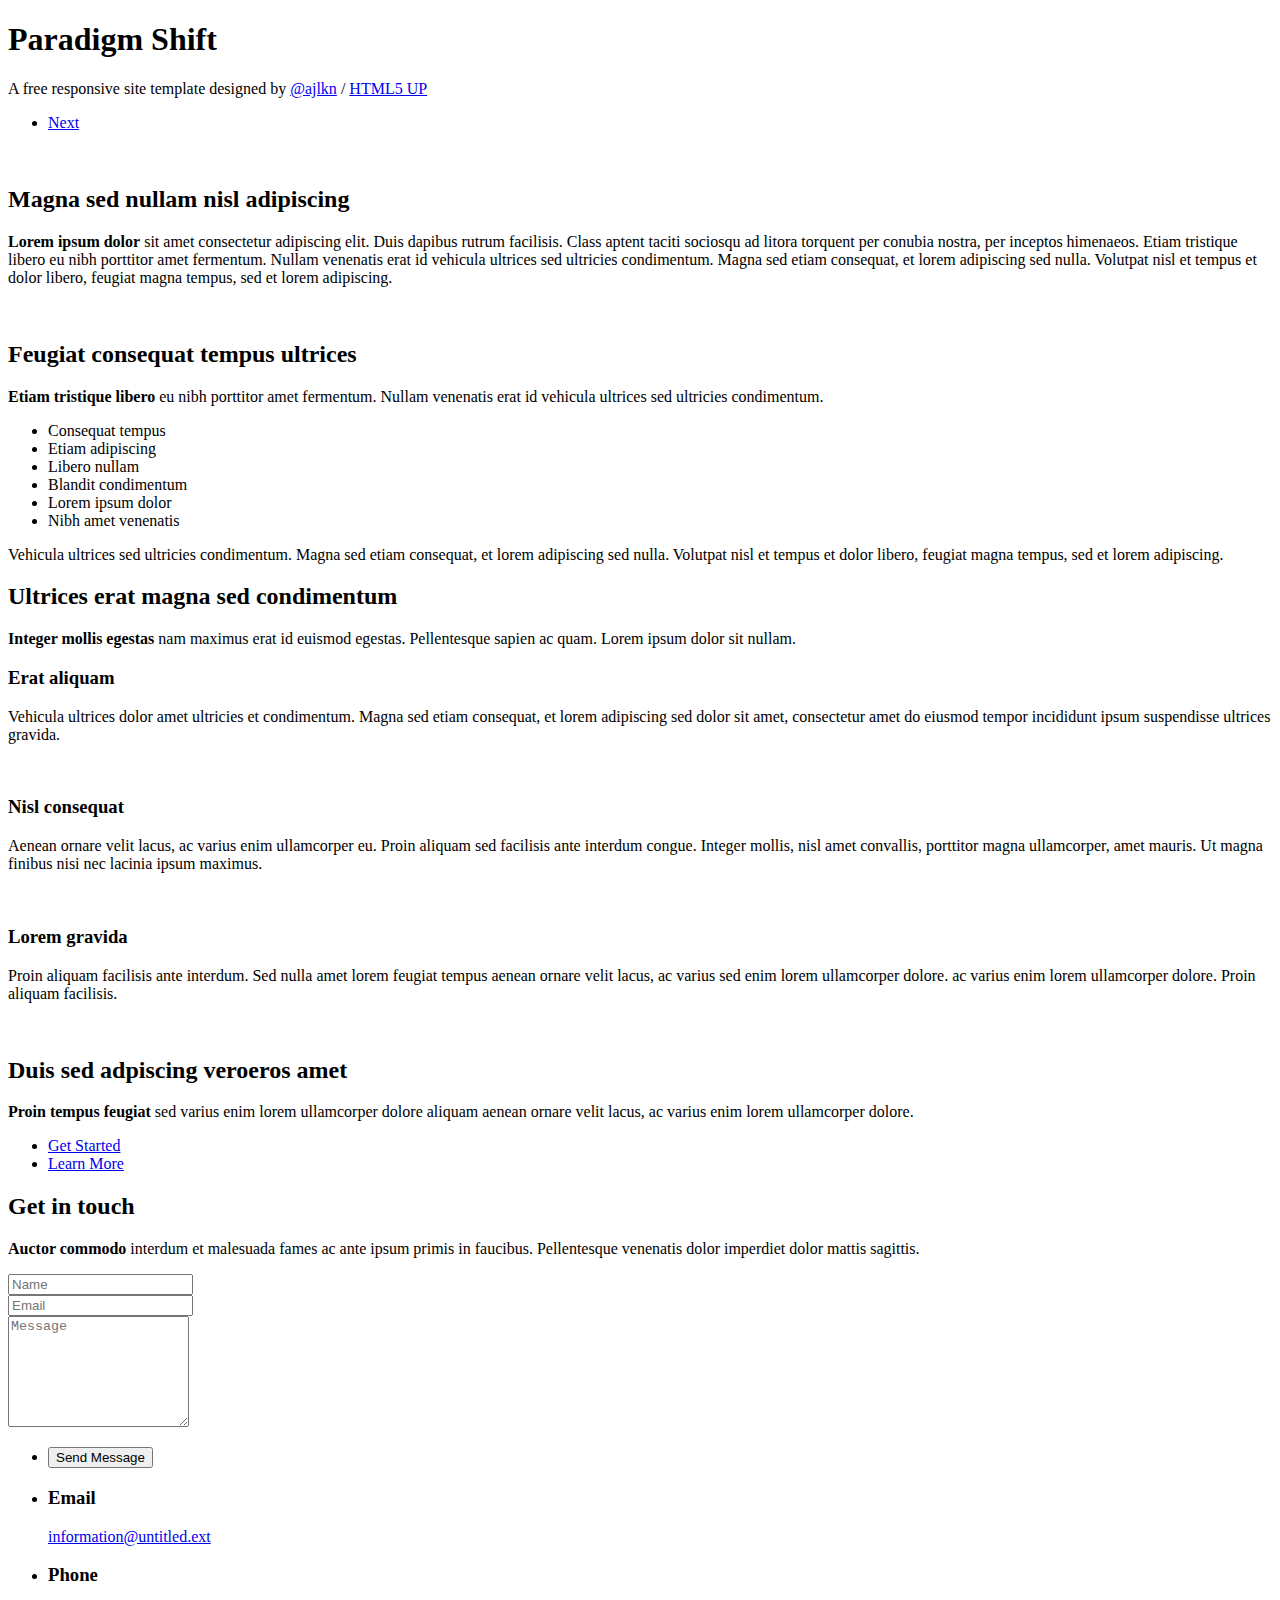
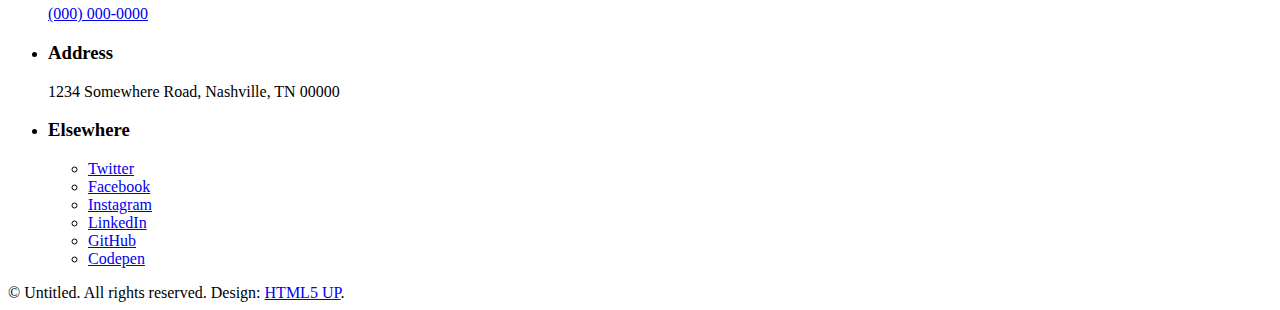
==== commit ee674527: "html file" ====
--- a/ReadLog/ReadLog/site/index.html
+++ b/ReadLog/ReadLog/site/index.html
@@ -1,471 +1,471 @@
-<!DOCTYPE HTML>
-<!--
-	Paradigm Shift by HTML5 UP
-	html5up.net | @ajlkn
-	Free for personal and commercial use under the CCA 3.0 license (html5up.net/license)
--->
-<html>
-	<head>
-		<title>Paradigm Shift by HTML5 UP</title>
-		<meta charset="utf-8" />
-		<meta name="viewport" content="width=device-width, initial-scale=1, user-scalable=no" />
-		<meta name="description" content="" />
-		<meta name="keywords" content="" />
-		<link rel="stylesheet" href="assets/css/main.css" />
-	</head>
-	<body class="is-preload">
-
-		<!-- Wrapper -->
-			<div id="wrapper">
-
-				<!-- Intro -->
-					<section class="intro">
-						<header>
-							<h1>Paradigm Shift</h1>
-							<p>A free responsive site template designed by <a href="https://twitter.com/ajlkn">@ajlkn</a> / <a href="https://html5up.net">HTML5 UP</a></p>
-							<ul class="actions">
-								<li><a href="#first" class="arrow scrolly"><span class="label">Next</span></a></li>
-							</ul>
-						</header>
-						<div class="content">
-							<span class="image fill" data-position="center"><img src="images/pic01.jpg" alt="" /></span>
-						</div>
-					</section>
-
-				<!-- Section -->
-					<section id="first">
-						<header>
-							<h2>Magna sed nullam nisl adipiscing</h2>
-						</header>
-						<div class="content">
-							<p><strong>Lorem ipsum dolor</strong> sit amet consectetur adipiscing elit. Duis dapibus rutrum facilisis. Class aptent taciti sociosqu ad litora torquent per conubia nostra, per inceptos himenaeos. Etiam tristique libero eu nibh porttitor amet fermentum. Nullam venenatis erat id vehicula ultrices sed ultricies condimentum. Magna sed etiam consequat, et lorem adipiscing sed nulla. Volutpat nisl et tempus et dolor libero, feugiat magna tempus, sed et lorem adipiscing.</p>
-							<span class="image main"><img src="images/pic02.jpg" alt="" /></span>
-						</div>
-					</section>
-
-				<!-- Section -->
-					<section>
-						<header>
-							<h2>Feugiat consequat tempus ultrices</h2>
-						</header>
-						<div class="content">
-							<p><strong>Etiam tristique libero</strong> eu nibh porttitor amet fermentum. Nullam venenatis erat id vehicula ultrices sed ultricies condimentum.</p>
-							<ul class="feature-icons">
-								<li class="icon solid fa-laptop">Consequat tempus</li>
-								<li class="icon solid fa-bolt">Etiam adipiscing</li>
-								<li class="icon solid fa-signal">Libero nullam</li>
-								<li class="icon solid fa-cog">Blandit condimentum</li>
-								<li class="icon solid fa-map-marker-alt">Lorem ipsum dolor</li>
-								<li class="icon solid fa-code">Nibh amet venenatis</li>
-							</ul>
-							<p>Vehicula ultrices sed ultricies condimentum. Magna sed etiam consequat, et lorem adipiscing sed nulla. Volutpat nisl et tempus et dolor libero, feugiat magna tempus, sed et lorem adipiscing.</p>
-						</div>
-					</section>
-
-				<!-- Section -->
-					<section>
-						<header>
-							<h2>Ultrices erat magna sed condimentum</h2>
-						</header>
-						<div class="content">
-							<p><strong>Integer mollis egestas</strong> nam maximus erat id euismod egestas. Pellentesque sapien ac quam. Lorem ipsum dolor sit nullam.</p>
-
-							<!-- Section -->
-								<section>
-									<header>
-										<h3>Erat aliquam</h3>
-										<p>Vehicula ultrices dolor amet ultricies et condimentum. Magna sed etiam consequat, et lorem adipiscing sed dolor sit amet, consectetur amet do eiusmod tempor incididunt  ipsum suspendisse ultrices gravida.</p>
-									</header>
-									<div class="content">
-										<div class="gallery">
-											<a href="images/gallery/fulls/01.jpg" class="landscape"><img src="images/gallery/thumbs/01.jpg" alt="" /></a>
-											<a href="images/gallery/fulls/02.jpg"><img src="images/gallery/thumbs/02.jpg" alt="" /></a>
-											<a href="images/gallery/fulls/03.jpg"><img src="images/gallery/thumbs/03.jpg" alt="" /></a>
-											<a href="images/gallery/fulls/04.jpg" class="landscape"><img src="images/gallery/thumbs/04.jpg" alt="" /></a>
-										</div>
-									</div>
-								</section>
-
-							<!-- Section -->
-								<section>
-									<header>
-										<h3>Nisl consequat</h3>
-										<p>Aenean ornare velit lacus, ac varius enim ullamcorper eu. Proin aliquam sed facilisis ante interdum congue. Integer mollis, nisl amet convallis, porttitor magna ullamcorper, amet mauris. Ut magna finibus nisi nec lacinia ipsum maximus.</p>
-									</header>
-									<div class="content">
-										<div class="gallery">
-											<a href="images/gallery/fulls/05.jpg" class="landscape"><img src="images/gallery/thumbs/05.jpg" alt="" /></a>
-											<a href="images/gallery/fulls/06.jpg"><img src="images/gallery/thumbs/06.jpg" alt="" /></a>
-											<a href="images/gallery/fulls/07.jpg"><img src="images/gallery/thumbs/07.jpg" alt="" /></a>
-										</div>
-									</div>
-								</section>
-
-							<!-- Section -->
-								<section>
-									<header>
-										<h3>Lorem gravida</h3>
-										<p>Proin aliquam facilisis ante interdum. Sed nulla amet lorem feugiat tempus aenean ornare velit lacus, ac varius sed enim lorem ullamcorper dolore.  ac varius enim lorem ullamcorper dolore. Proin aliquam facilisis.</p>
-									</header>
-									<div class="content">
-										<div class="gallery">
-											<a href="images/gallery/fulls/08.jpg" class="portrait"><img src="images/gallery/thumbs/08.jpg" alt="" /></a>
-											<a href="images/gallery/fulls/09.jpg" class="portrait"><img src="images/gallery/thumbs/09.jpg" alt="" /></a>
-											<a href="images/gallery/fulls/10.jpg" class="landscape"><img src="images/gallery/thumbs/10.jpg" alt="" /></a>
-										</div>
-									</div>
-								</section>
-
-						</div>
-					</section>
-
-				<!-- Section -->
-					<section>
-						<header>
-							<h2>Duis sed adpiscing veroeros amet</h2>
-						</header>
-						<div class="content">
-							<p><strong>Proin tempus feugiat</strong> sed varius enim lorem ullamcorper dolore aliquam aenean ornare velit lacus, ac varius enim lorem ullamcorper dolore.</p>
-							<ul class="actions">
-								<li><a href="#" class="button primary large">Get Started</a></li>
-								<li><a href="#" class="button large">Learn More</a></li>
-							</ul>
-						</div>
-					</section>
-
-				<!-- Elements -->
-				<!--
-					<section>
-						<header>
-							<h2>Elements</h2>
-						</header>
-						<div class="content">
-
-							<section>
-								<header>
-									<h3>Text</h3>
-								</header>
-								<div class="content">
-									<p>This is <b>bold</b> and this is <strong>strong</strong>. This is <i>italic</i> and this is <em>emphasized</em>.
-									This is <sup>superscript</sup> text and this is <sub>subscript</sub> text.
-									This is <u>underlined</u> and this is code: <code>for (;;) { ... }</code>. Finally, <a href="#">this is a link</a>.</p>
-									<hr />
-									<h2>Heading Level 2</h2>
-									<h3>Heading Level 3</h3>
-									<h4>Heading Level 4</h4>
-									<h5>Heading Level 5</h5>
-									<hr />
-									<h5>Blockquote</h5>
-									<blockquote>Fringilla nisl. Donec accumsan interdum nisi, quis tincidunt felis sagittis eget tempus euismod. Vestibulum ante ipsum primis in faucibus vestibulum. Blandit adipiscing eu felis iaculis volutpat ac adipiscing accumsan faucibus. Vestibulum ante ipsum primis in faucibus lorem ipsum dolor sit amet nullam adipiscing eu felis.</blockquote>
-									<h5>Preformatted</h5>
-									<pre><code>i = 0;
-
-while (!deck.isInOrder()) {
-  print 'Iteration ' + i;
-  deck.shuffle();
-  i++;
-}
-
-print 'Sorted in ' + i + ' iterations.';</code></pre>
-								</div>
-							</section>
-
-							<section>
-								<header>
-									<h3>Lists</h3>
-								</header>
-								<div class="content">
-
-									<h4>Unordered</h4>
-									<ul>
-										<li>Dolor pulvinar etiam.</li>
-										<li>Sagittis adipiscing.</li>
-										<li>Felis enim feugiat.</li>
-									</ul>
-
-									<h4>Alternate</h4>
-									<ul class="alt">
-										<li>Dolor pulvinar etiam.</li>
-										<li>Sagittis adipiscing.</li>
-										<li>Felis enim feugiat.</li>
-									</ul>
-
-									<h4>Ordered</h4>
-									<ol>
-										<li>Dolor pulvinar etiam.</li>
-										<li>Etiam vel felis viverra.</li>
-										<li>Felis enim feugiat.</li>
-										<li>Dolor pulvinar etiam.</li>
-										<li>Etiam vel felis lorem.</li>
-										<li>Felis enim et feugiat.</li>
-									</ol>
-									<h4>Icons</h4>
-									<ul class="icons">
-										<li><a href="#" class="icon brands fa-twitter"><span class="label">Twitter</span></a></li>
-										<li><a href="#" class="icon brands fa-facebook-f"><span class="label">Facebook</span></a></li>
-										<li><a href="#" class="icon brands fa-instagram"><span class="label">Instagram</span></a></li>
-										<li><a href="#" class="icon brands fa-github"><span class="label">Github</span></a></li>
-									</ul>
-
-									<h4>Actions</h4>
-									<ul class="actions">
-										<li><a href="#" class="button primary">Default</a></li>
-										<li><a href="#" class="button">Default</a></li>
-									</ul>
-									<ul class="actions stacked">
-										<li><a href="#" class="button primary">Default</a></li>
-										<li><a href="#" class="button">Default</a></li>
-									</ul>
-								</div>
-							</section>
-
-							<section>
-								<header>
-									<h3>Table</h3>
-								</header>
-								<div class="content">
-									<h4>Default</h4>
-									<div class="table-wrapper">
-										<table>
-											<thead>
-												<tr>
-													<th>Name</th>
-													<th>Description</th>
-													<th>Price</th>
-												</tr>
-											</thead>
-											<tbody>
-												<tr>
-													<td>Item One</td>
-													<td>Ante turpis integer aliquet porttitor.</td>
-													<td>29.99</td>
-												</tr>
-												<tr>
-													<td>Item Two</td>
-													<td>Vis ac commodo adipiscing arcu aliquet.</td>
-													<td>19.99</td>
-												</tr>
-												<tr>
-													<td>Item Three</td>
-													<td> Morbi faucibus arcu accumsan lorem.</td>
-													<td>29.99</td>
-												</tr>
-												<tr>
-													<td>Item Four</td>
-													<td>Vitae integer tempus condimentum.</td>
-													<td>19.99</td>
-												</tr>
-												<tr>
-													<td>Item Five</td>
-													<td>Ante turpis integer aliquet porttitor.</td>
-													<td>29.99</td>
-												</tr>
-											</tbody>
-											<tfoot>
-												<tr>
-													<td colspan="2"></td>
-													<td>100.00</td>
-												</tr>
-											</tfoot>
-										</table>
-									</div>
-
-									<h4>Alternate</h4>
-									<div class="table-wrapper">
-										<table class="alt">
-											<thead>
-												<tr>
-													<th>Name</th>
-													<th>Description</th>
-													<th>Price</th>
-												</tr>
-											</thead>
-											<tbody>
-												<tr>
-													<td>Item One</td>
-													<td>Ante turpis integer aliquet porttitor.</td>
-													<td>29.99</td>
-												</tr>
-												<tr>
-													<td>Item Two</td>
-													<td>Vis ac commodo adipiscing arcu aliquet.</td>
-													<td>19.99</td>
-												</tr>
-												<tr>
-													<td>Item Three</td>
-													<td> Morbi faucibus arcu accumsan lorem.</td>
-													<td>29.99</td>
-												</tr>
-												<tr>
-													<td>Item Four</td>
-													<td>Vitae integer tempus condimentum.</td>
-													<td>19.99</td>
-												</tr>
-												<tr>
-													<td>Item Five</td>
-													<td>Ante turpis integer aliquet porttitor.</td>
-													<td>29.99</td>
-												</tr>
-											</tbody>
-											<tfoot>
-												<tr>
-													<td colspan="2"></td>
-													<td>100.00</td>
-												</tr>
-											</tfoot>
-										</table>
-									</div>
-								</div>
-							</section>
-
-							<section>
-								<header>
-									<h3>Buttons</h3>
-								</header>
-								<div class="content">
-									<ul class="actions">
-										<li><a href="#" class="button primary">Primary</a></li>
-										<li><a href="#" class="button">Default</a></li>
-									</ul>
-									<ul class="actions">
-										<li><a href="#" class="button large">Large</a></li>
-										<li><a href="#" class="button">Default</a></li>
-										<li><a href="#" class="button small">Small</a></li>
-									</ul>
-									<ul class="actions">
-										<li><a href="#" class="button primary icon solid fa-download">Icon</a></li>
-										<li><a href="#" class="button icon solid fa-download">Icon</a></li>
-									</ul>
-									<ul class="actions">
-										<li><span class="button primary disabled">Disabled</span></li>
-										<li><span class="button disabled">Disabled</span></li>
-									</ul>
-								</div>
-							</section>
-
-							<section>
-								<header>
-									<h3>Form</h3>
-								</header>
-								<div class="content">
-									<form method="post" action="#">
-										<div class="fields">
-											<div class="field half">
-												<label for="demo-name">Name</label>
-												<input type="text" name="demo-name" id="demo-name" value="" placeholder="Jane Doe" />
-											</div>
-											<div class="field half">
-												<label for="demo-email">Email</label>
-												<input type="email" name="demo-email" id="demo-email" value="" placeholder="jane@untitled.tld" />
-											</div>
-											<div class="field">
-												<label for="demo-category">Category</label>
-												<select name="demo-category" id="demo-category">
-													<option value="">-</option>
-													<option value="1">Manufacturing</option>
-													<option value="1">Shipping</option>
-													<option value="1">Administration</option>
-													<option value="1">Human Resources</option>
-												</select>
-											</div>
-											<div class="field half">
-												<input type="radio" id="demo-priority-low" name="demo-priority" checked>
-												<label for="demo-priority-low">Low</label>
-											</div>
-											<div class="field half">
-												<input type="radio" id="demo-priority-high" name="demo-priority">
-												<label for="demo-priority-high">High</label>
-											</div>
-											<div class="field half">
-												<input type="checkbox" id="demo-copy" name="demo-copy">
-												<label for="demo-copy">Email me a copy</label>
-											</div>
-											<div class="field half">
-												<input type="checkbox" id="demo-human" name="demo-human" checked>
-												<label for="demo-human">Not a robot</label>
-											</div>
-											<div class="field">
-												<label for="demo-message">Message</label>
-												<textarea name="demo-message" id="demo-message" placeholder="Enter your message" rows="6"></textarea>
-											</div>
-										</div>
-										<ul class="actions">
-											<li><input type="submit" value="Send Message" class="primary" /></li>
-											<li><input type="reset" value="Reset" /></li>
-										</ul>
-									</form>
-								</div>
-							</section>
-
-						</div>
-					</section>
-				-->
-
-				<!-- Section -->
-					<section>
-						<header>
-							<h2>Get in touch</h2>
-						</header>
-						<div class="content">
-							<p><strong>Auctor commodo</strong> interdum et malesuada fames ac ante ipsum primis in faucibus. Pellentesque venenatis dolor imperdiet dolor mattis sagittis.</p>
-							<form>
-								<div class="fields">
-									<div class="field half">
-										<input type="text" name="name" id="name" placeholder="Name" />
-									</div>
-									<div class="field half">
-										<input type="email" name="email" id="email" placeholder="Email" />
-									</div>
-									<div class="field">
-										<textarea name="message" id="message" placeholder="Message" rows="7"></textarea>
-									</div>
-								</div>
-								<ul class="actions">
-									<li><input type="submit" value="Send Message" class="button primary" /></li>
-								</ul>
-							</form>
-						</div>
-						<footer>
-							<ul class="items">
-								<li>
-									<h3>Email</h3>
-									<a href="#">information@untitled.ext</a>
-								</li>
-								<li>
-									<h3>Phone</h3>
-									<a href="#">(000) 000-0000</a>
-								</li>
-								<li>
-									<h3>Address</h3>
-									<span>1234 Somewhere Road, Nashville, TN 00000</span>
-								</li>
-								<li>
-									<h3>Elsewhere</h3>
-									<ul class="icons">
-										<li><a href="#" class="icon brands fa-twitter"><span class="label">Twitter</span></a></li>
-										<li><a href="#" class="icon brands fa-facebook-f"><span class="label">Facebook</span></a></li>
-										<li><a href="#" class="icon brands fa-instagram"><span class="label">Instagram</span></a></li>
-										<li><a href="#" class="icon brands fa-linkedin-in"><span class="label">LinkedIn</span></a></li>
-										<li><a href="#" class="icon brands fa-github"><span class="label">GitHub</span></a></li>
-										<li><a href="#" class="icon brands fa-codepen"><span class="label">Codepen</span></a></li>
-									</ul>
-								</li>
-							</ul>
-						</footer>
-					</section>
-
-				<!-- Copyright -->
-					<div class="copyright">&copy; Untitled. All rights reserved. Design: <a href="https://html5up.net">HTML5 UP</a>.</div>
-
-			</div>
-
-		<!-- Scripts -->
-			<script src="assets/js/jquery.min.js"></script>
-			<script src="assets/js/jquery.scrolly.min.js"></script>
-			<script src="assets/js/browser.min.js"></script>
-			<script src="assets/js/breakpoints.min.js"></script>
-			<script src="assets/js/util.js"></script>
-			<script src="assets/js/main.js"></script>
-
-	</body>
-</html>+<!DOCTYPE HTML>
+<!--
+    Paradigm Shift by HTML5 UP
+    html5up.net | @ajlkn
+    Free for personal and commercial use under the CCA 3.0 license (html5up.net/license)
+-->
+<html>
+    <head>
+        <title>Paradigm Shift by HTML5 UP</title>
+        <meta charset="utf-8" />
+        <meta name="viewport" content="width=device-width, initial-scale=1, user-scalable=no" />
+        <meta name="description" content="" />
+        <meta name="keywords" content="" />
+        <link rel="stylesheet" href="assets/css/main.css" />
+    </head>
+    <body class="is-preload">
+
+        <!-- Wrapper -->
+            <div id="wrapper">
+
+                <!-- Intro -->
+                    <section class="intro">
+                        <header>
+                            <h1>Paradigm Shift</h1>
+                            <p>A free responsive site template designed by <a href="https://twitter.com/ajlkn">@ajlkn</a> / <a href="https://html5up.net">HTML5 UP</a></p>
+                            <ul class="actions">
+                                <li><a href="#first" class="arrow scrolly"><span class="label">Next</span></a></li>
+                            </ul>
+                        </header>
+                        <div class="content">
+                            <span class="image fill" data-position="center"><img src="images/pic01.jpg" alt="" /></span>
+                        </div>
+                    </section>
+
+                <!-- Section -->
+                    <section id="first">
+                        <header>
+                            <h2>Magna sed nullam nisl adipiscing</h2>
+                        </header>
+                        <div class="content">
+                            <p><strong>Lorem ipsum dolor</strong> sit amet consectetur adipiscing elit. Duis dapibus rutrum facilisis. Class aptent taciti sociosqu ad litora torquent per conubia nostra, per inceptos himenaeos. Etiam tristique libero eu nibh porttitor amet fermentum. Nullam venenatis erat id vehicula ultrices sed ultricies condimentum. Magna sed etiam consequat, et lorem adipiscing sed nulla. Volutpat nisl et tempus et dolor libero, feugiat magna tempus, sed et lorem adipiscing.</p>
+                            <span class="image main"><img src="images/pic02.jpg" alt="" /></span>
+                        </div>
+                    </section>
+
+                <!-- Section -->
+                    <section>
+                        <header>
+                            <h2>Feugiat consequat tempus ultrices</h2>
+                        </header>
+                        <div class="content">
+                            <p><strong>Etiam tristique libero</strong> eu nibh porttitor amet fermentum. Nullam venenatis erat id vehicula ultrices sed ultricies condimentum.</p>
+                            <ul class="feature-icons">
+                                <li class="icon solid fa-laptop">Consequat tempus</li>
+                                <li class="icon solid fa-bolt">Etiam adipiscing</li>
+                                <li class="icon solid fa-signal">Libero nullam</li>
+                                <li class="icon solid fa-cog">Blandit condimentum</li>
+                                <li class="icon solid fa-map-marker-alt">Lorem ipsum dolor</li>
+                                <li class="icon solid fa-code">Nibh amet venenatis</li>
+                            </ul>
+                            <p>Vehicula ultrices sed ultricies condimentum. Magna sed etiam consequat, et lorem adipiscing sed nulla. Volutpat nisl et tempus et dolor libero, feugiat magna tempus, sed et lorem adipiscing.</p>
+                        </div>
+                    </section>
+
+                <!-- Section -->
+                    <section>
+                        <header>
+                            <h2>Ultrices erat magna sed condimentum</h2>
+                        </header>
+                        <div class="content">
+                            <p><strong>Integer mollis egestas</strong> nam maximus erat id euismod egestas. Pellentesque sapien ac quam. Lorem ipsum dolor sit nullam.</p>
+
+                            <!-- Section -->
+                                <section>
+                                    <header>
+                                        <h3>Erat aliquam</h3>
+                                        <p>Vehicula ultrices dolor amet ultricies et condimentum. Magna sed etiam consequat, et lorem adipiscing sed dolor sit amet, consectetur amet do eiusmod tempor incididunt  ipsum suspendisse ultrices gravida.</p>
+                                    </header>
+                                    <div class="content">
+                                        <div class="gallery">
+                                            <a href="images/gallery/fulls/01.jpg" class="landscape"><img src="images/gallery/thumbs/01.jpg" alt="" /></a>
+                                            <a href="images/gallery/fulls/02.jpg"><img src="images/gallery/thumbs/02.jpg" alt="" /></a>
+                                            <a href="images/gallery/fulls/03.jpg"><img src="images/gallery/thumbs/03.jpg" alt="" /></a>
+                                            <a href="images/gallery/fulls/04.jpg" class="landscape"><img src="images/gallery/thumbs/04.jpg" alt="" /></a>
+                                        </div>
+                                    </div>
+                                </section>
+
+                            <!-- Section -->
+                                <section>
+                                    <header>
+                                        <h3>Nisl consequat</h3>
+                                        <p>Aenean ornare velit lacus, ac varius enim ullamcorper eu. Proin aliquam sed facilisis ante interdum congue. Integer mollis, nisl amet convallis, porttitor magna ullamcorper, amet mauris. Ut magna finibus nisi nec lacinia ipsum maximus.</p>
+                                    </header>
+                                    <div class="content">
+                                        <div class="gallery">
+                                            <a href="images/gallery/fulls/05.jpg" class="landscape"><img src="images/gallery/thumbs/05.jpg" alt="" /></a>
+                                            <a href="images/gallery/fulls/06.jpg"><img src="images/gallery/thumbs/06.jpg" alt="" /></a>
+                                            <a href="images/gallery/fulls/07.jpg"><img src="images/gallery/thumbs/07.jpg" alt="" /></a>
+                                        </div>
+                                    </div>
+                                </section>
+
+                            <!-- Section -->
+                                <section>
+                                    <header>
+                                        <h3>Lorem gravida</h3>
+                                        <p>Proin aliquam facilisis ante interdum. Sed nulla amet lorem feugiat tempus aenean ornare velit lacus, ac varius sed enim lorem ullamcorper dolore.  ac varius enim lorem ullamcorper dolore. Proin aliquam facilisis.</p>
+                                    </header>
+                                    <div class="content">
+                                        <div class="gallery">
+                                            <a href="images/gallery/fulls/08.jpg" class="portrait"><img src="images/gallery/thumbs/08.jpg" alt="" /></a>
+                                            <a href="images/gallery/fulls/09.jpg" class="portrait"><img src="images/gallery/thumbs/09.jpg" alt="" /></a>
+                                            <a href="images/gallery/fulls/10.jpg" class="landscape"><img src="images/gallery/thumbs/10.jpg" alt="" /></a>
+                                        </div>
+                                    </div>
+                                </section>
+
+                        </div>
+                    </section>
+
+                <!-- Section -->
+                    <section>
+                        <header>
+                            <h2>Duis sed adpiscing veroeros amet</h2>
+                        </header>
+                        <div class="content">
+                            <p><strong>Proin tempus feugiat</strong> sed varius enim lorem ullamcorper dolore aliquam aenean ornare velit lacus, ac varius enim lorem ullamcorper dolore.</p>
+                            <ul class="actions">
+                                <li><a href="#" class="button primary large">Get Started</a></li>
+                                <li><a href="#" class="button large">Learn More</a></li>
+                            </ul>
+                        </div>
+                    </section>
+
+                <!-- Elements -->
+                <!--
+                    <section>
+                        <header>
+                            <h2>Elements</h2>
+                        </header>
+                        <div class="content">
+
+                            <section>
+                                <header>
+                                    <h3>Text</h3>
+                                </header>
+                                <div class="content">
+                                    <p>This is <b>bold</b> and this is <strong>strong</strong>. This is <i>italic</i> and this is <em>emphasized</em>.
+                                    This is <sup>superscript</sup> text and this is <sub>subscript</sub> text.
+                                    This is <u>underlined</u> and this is code: <code>for (;;) { ... }</code>. Finally, <a href="#">this is a link</a>.</p>
+                                    <hr />
+                                    <h2>Heading Level 2</h2>
+                                    <h3>Heading Level 3</h3>
+                                    <h4>Heading Level 4</h4>
+                                    <h5>Heading Level 5</h5>
+                                    <hr />
+                                    <h5>Blockquote</h5>
+                                    <blockquote>Fringilla nisl. Donec accumsan interdum nisi, quis tincidunt felis sagittis eget tempus euismod. Vestibulum ante ipsum primis in faucibus vestibulum. Blandit adipiscing eu felis iaculis volutpat ac adipiscing accumsan faucibus. Vestibulum ante ipsum primis in faucibus lorem ipsum dolor sit amet nullam adipiscing eu felis.</blockquote>
+                                    <h5>Preformatted</h5>
+                                    <pre><code>i = 0;
+
+while (!deck.isInOrder()) {
+  print 'Iteration ' + i;
+  deck.shuffle();
+  i++;
+}
+
+print 'Sorted in ' + i + ' iterations.';</code></pre>
+                                </div>
+                            </section>
+
+                            <section>
+                                <header>
+                                    <h3>Lists</h3>
+                                </header>
+                                <div class="content">
+
+                                    <h4>Unordered</h4>
+                                    <ul>
+                                        <li>Dolor pulvinar etiam.</li>
+                                        <li>Sagittis adipiscing.</li>
+                                        <li>Felis enim feugiat.</li>
+                                    </ul>
+
+                                    <h4>Alternate</h4>
+                                    <ul class="alt">
+                                        <li>Dolor pulvinar etiam.</li>
+                                        <li>Sagittis adipiscing.</li>
+                                        <li>Felis enim feugiat.</li>
+                                    </ul>
+
+                                    <h4>Ordered</h4>
+                                    <ol>
+                                        <li>Dolor pulvinar etiam.</li>
+                                        <li>Etiam vel felis viverra.</li>
+                                        <li>Felis enim feugiat.</li>
+                                        <li>Dolor pulvinar etiam.</li>
+                                        <li>Etiam vel felis lorem.</li>
+                                        <li>Felis enim et feugiat.</li>
+                                    </ol>
+                                    <h4>Icons</h4>
+                                    <ul class="icons">
+                                        <li><a href="#" class="icon brands fa-twitter"><span class="label">Twitter</span></a></li>
+                                        <li><a href="#" class="icon brands fa-facebook-f"><span class="label">Facebook</span></a></li>
+                                        <li><a href="#" class="icon brands fa-instagram"><span class="label">Instagram</span></a></li>
+                                        <li><a href="#" class="icon brands fa-github"><span class="label">Github</span></a></li>
+                                    </ul>
+
+                                    <h4>Actions</h4>
+                                    <ul class="actions">
+                                        <li><a href="#" class="button primary">Default</a></li>
+                                        <li><a href="#" class="button">Default</a></li>
+                                    </ul>
+                                    <ul class="actions stacked">
+                                        <li><a href="#" class="button primary">Default</a></li>
+                                        <li><a href="#" class="button">Default</a></li>
+                                    </ul>
+                                </div>
+                            </section>
+
+                            <section>
+                                <header>
+                                    <h3>Table</h3>
+                                </header>
+                                <div class="content">
+                                    <h4>Default</h4>
+                                    <div class="table-wrapper">
+                                        <table>
+                                            <thead>
+                                                <tr>
+                                                    <th>Name</th>
+                                                    <th>Description</th>
+                                                    <th>Price</th>
+                                                </tr>
+                                            </thead>
+                                            <tbody>
+                                                <tr>
+                                                    <td>Item One</td>
+                                                    <td>Ante turpis integer aliquet porttitor.</td>
+                                                    <td>29.99</td>
+                                                </tr>
+                                                <tr>
+                                                    <td>Item Two</td>
+                                                    <td>Vis ac commodo adipiscing arcu aliquet.</td>
+                                                    <td>19.99</td>
+                                                </tr>
+                                                <tr>
+                                                    <td>Item Three</td>
+                                                    <td> Morbi faucibus arcu accumsan lorem.</td>
+                                                    <td>29.99</td>
+                                                </tr>
+                                                <tr>
+                                                    <td>Item Four</td>
+                                                    <td>Vitae integer tempus condimentum.</td>
+                                                    <td>19.99</td>
+                                                </tr>
+                                                <tr>
+                                                    <td>Item Five</td>
+                                                    <td>Ante turpis integer aliquet porttitor.</td>
+                                                    <td>29.99</td>
+                                                </tr>
+                                            </tbody>
+                                            <tfoot>
+                                                <tr>
+                                                    <td colspan="2"></td>
+                                                    <td>100.00</td>
+                                                </tr>
+                                            </tfoot>
+                                        </table>
+                                    </div>
+
+                                    <h4>Alternate</h4>
+                                    <div class="table-wrapper">
+                                        <table class="alt">
+                                            <thead>
+                                                <tr>
+                                                    <th>Name</th>
+                                                    <th>Description</th>
+                                                    <th>Price</th>
+                                                </tr>
+                                            </thead>
+                                            <tbody>
+                                                <tr>
+                                                    <td>Item One</td>
+                                                    <td>Ante turpis integer aliquet porttitor.</td>
+                                                    <td>29.99</td>
+                                                </tr>
+                                                <tr>
+                                                    <td>Item Two</td>
+                                                    <td>Vis ac commodo adipiscing arcu aliquet.</td>
+                                                    <td>19.99</td>
+                                                </tr>
+                                                <tr>
+                                                    <td>Item Three</td>
+                                                    <td> Morbi faucibus arcu accumsan lorem.</td>
+                                                    <td>29.99</td>
+                                                </tr>
+                                                <tr>
+                                                    <td>Item Four</td>
+                                                    <td>Vitae integer tempus condimentum.</td>
+                                                    <td>19.99</td>
+                                                </tr>
+                                                <tr>
+                                                    <td>Item Five</td>
+                                                    <td>Ante turpis integer aliquet porttitor.</td>
+                                                    <td>29.99</td>
+                                                </tr>
+                                            </tbody>
+                                            <tfoot>
+                                                <tr>
+                                                    <td colspan="2"></td>
+                                                    <td>100.00</td>
+                                                </tr>
+                                            </tfoot>
+                                        </table>
+                                    </div>
+                                </div>
+                            </section>
+
+                            <section>
+                                <header>
+                                    <h3>Buttons</h3>
+                                </header>
+                                <div class="content">
+                                    <ul class="actions">
+                                        <li><a href="#" class="button primary">Primary</a></li>
+                                        <li><a href="#" class="button">Default</a></li>
+                                    </ul>
+                                    <ul class="actions">
+                                        <li><a href="#" class="button large">Large</a></li>
+                                        <li><a href="#" class="button">Default</a></li>
+                                        <li><a href="#" class="button small">Small</a></li>
+                                    </ul>
+                                    <ul class="actions">
+                                        <li><a href="#" class="button primary icon solid fa-download">Icon</a></li>
+                                        <li><a href="#" class="button icon solid fa-download">Icon</a></li>
+                                    </ul>
+                                    <ul class="actions">
+                                        <li><span class="button primary disabled">Disabled</span></li>
+                                        <li><span class="button disabled">Disabled</span></li>
+                                    </ul>
+                                </div>
+                            </section>
+
+                            <section>
+                                <header>
+                                    <h3>Form</h3>
+                                </header>
+                                <div class="content">
+                                    <form method="post" action="#">
+                                        <div class="fields">
+                                            <div class="field half">
+                                                <label for="demo-name">Name</label>
+                                                <input type="text" name="demo-name" id="demo-name" value="" placeholder="Jane Doe" />
+                                            </div>
+                                            <div class="field half">
+                                                <label for="demo-email">Email</label>
+                                                <input type="email" name="demo-email" id="demo-email" value="" placeholder="jane@untitled.tld" />
+                                            </div>
+                                            <div class="field">
+                                                <label for="demo-category">Category</label>
+                                                <select name="demo-category" id="demo-category">
+                                                    <option value="">-</option>
+                                                    <option value="1">Manufacturing</option>
+                                                    <option value="1">Shipping</option>
+                                                    <option value="1">Administration</option>
+                                                    <option value="1">Human Resources</option>
+                                                </select>
+                                            </div>
+                                            <div class="field half">
+                                                <input type="radio" id="demo-priority-low" name="demo-priority" checked>
+                                                <label for="demo-priority-low">Low</label>
+                                            </div>
+                                            <div class="field half">
+                                                <input type="radio" id="demo-priority-high" name="demo-priority">
+                                                <label for="demo-priority-high">High</label>
+                                            </div>
+                                            <div class="field half">
+                                                <input type="checkbox" id="demo-copy" name="demo-copy">
+                                                <label for="demo-copy">Email me a copy</label>
+                                            </div>
+                                            <div class="field half">
+                                                <input type="checkbox" id="demo-human" name="demo-human" checked>
+                                                <label for="demo-human">Not a robot</label>
+                                            </div>
+                                            <div class="field">
+                                                <label for="demo-message">Message</label>
+                                                <textarea name="demo-message" id="demo-message" placeholder="Enter your message" rows="6"></textarea>
+                                            </div>
+                                        </div>
+                                        <ul class="actions">
+                                            <li><input type="submit" value="Send Message" class="primary" /></li>
+                                            <li><input type="reset" value="Reset" /></li>
+                                        </ul>
+                                    </form>
+                                </div>
+                            </section>
+
+                        </div>
+                    </section>
+                -->
+
+                <!-- Section -->
+                    <section>
+                        <header>
+                            <h2>Get in touch</h2>
+                        </header>
+                        <div class="content">
+                            <p><strong>Auctor commodo</strong> interdum et malesuada fames ac ante ipsum primis in faucibus. Pellentesque venenatis dolor imperdiet dolor mattis sagittis.</p>
+                            <form>
+                                <div class="fields">
+                                    <div class="field half">
+                                        <input type="text" name="name" id="name" placeholder="Name" />
+                                    </div>
+                                    <div class="field half">
+                                        <input type="email" name="email" id="email" placeholder="Email" />
+                                    </div>
+                                    <div class="field">
+                                        <textarea name="message" id="message" placeholder="Message" rows="7"></textarea>
+                                    </div>
+                                </div>
+                                <ul class="actions">
+                                    <li><input type="submit" value="Send Message" class="button primary" /></li>
+                                </ul>
+                            </form>
+                        </div>
+                        <footer>
+                            <ul class="items">
+                                <li>
+                                    <h3>Email</h3>
+                                    <a href="#">information@untitled.ext</a>
+                                </li>
+                                <li>
+                                    <h3>Phone</h3>
+                                    <a href="#">(000) 000-0000</a>
+                                </li>
+                                <li>
+                                    <h3>Address</h3>
+                                    <span>1234 Somewhere Road, Nashville, TN 00000</span>
+                                </li>
+                                <li>
+                                    <h3>Elsewhere</h3>
+                                    <ul class="icons">
+                                        <li><a href="#" class="icon brands fa-twitter"><span class="label">Twitter</span></a></li>
+                                        <li><a href="#" class="icon brands fa-facebook-f"><span class="label">Facebook</span></a></li>
+                                        <li><a href="#" class="icon brands fa-instagram"><span class="label">Instagram</span></a></li>
+                                        <li><a href="#" class="icon brands fa-linkedin-in"><span class="label">LinkedIn</span></a></li>
+                                        <li><a href="#" class="icon brands fa-github"><span class="label">GitHub</span></a></li>
+                                        <li><a href="#" class="icon brands fa-codepen"><span class="label">Codepen</span></a></li>
+                                    </ul>
+                                </li>
+                            </ul>
+                        </footer>
+                    </section>
+
+                <!-- Copyright -->
+                    <div class="copyright">&copy; Untitled. All rights reserved. Design: <a href="https://html5up.net">HTML5 UP</a>.</div>
+
+            </div>
+
+        <!-- Scripts -->
+            <script src="assets/js/jquery.min.js"></script>
+            <script src="assets/js/jquery.scrolly.min.js"></script>
+            <script src="assets/js/browser.min.js"></script>
+            <script src="assets/js/breakpoints.min.js"></script>
+            <script src="assets/js/util.js"></script>
+            <script src="assets/js/main.js"></script>
+
+    </body>
+</html>
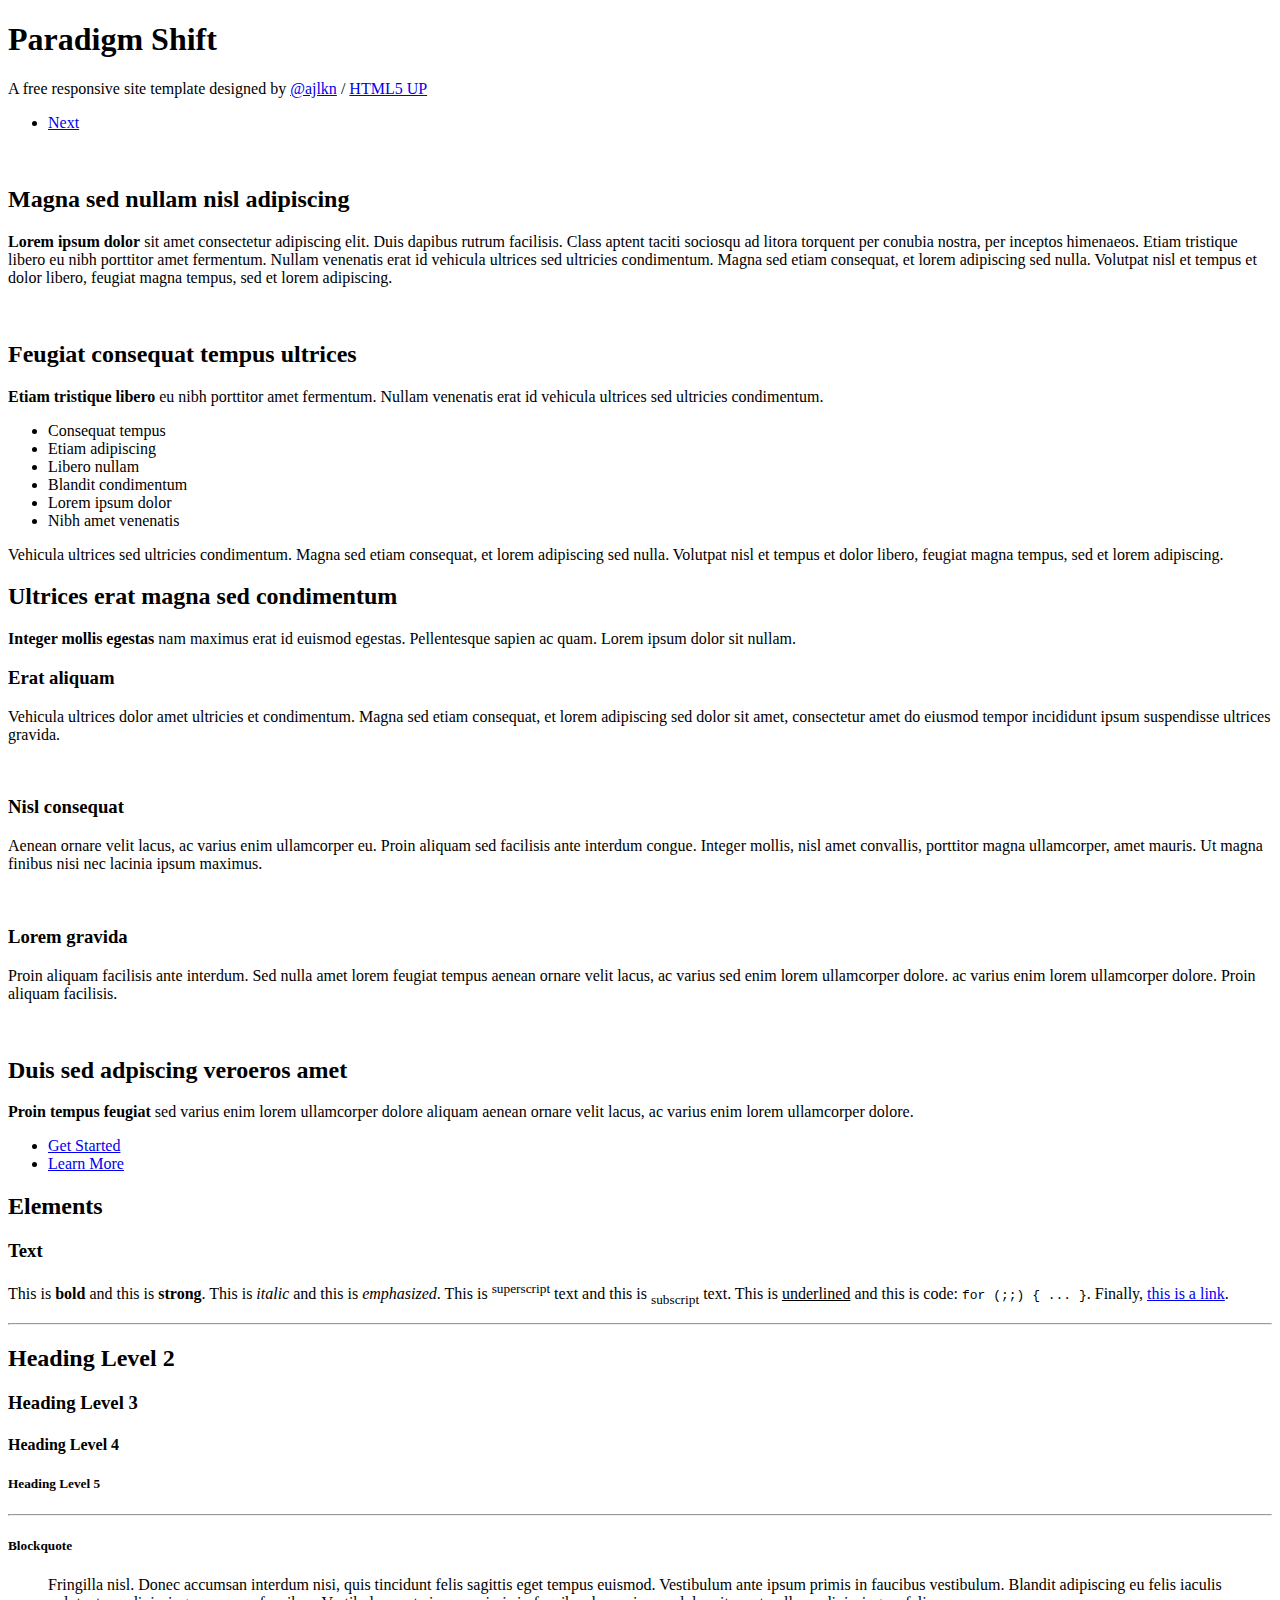
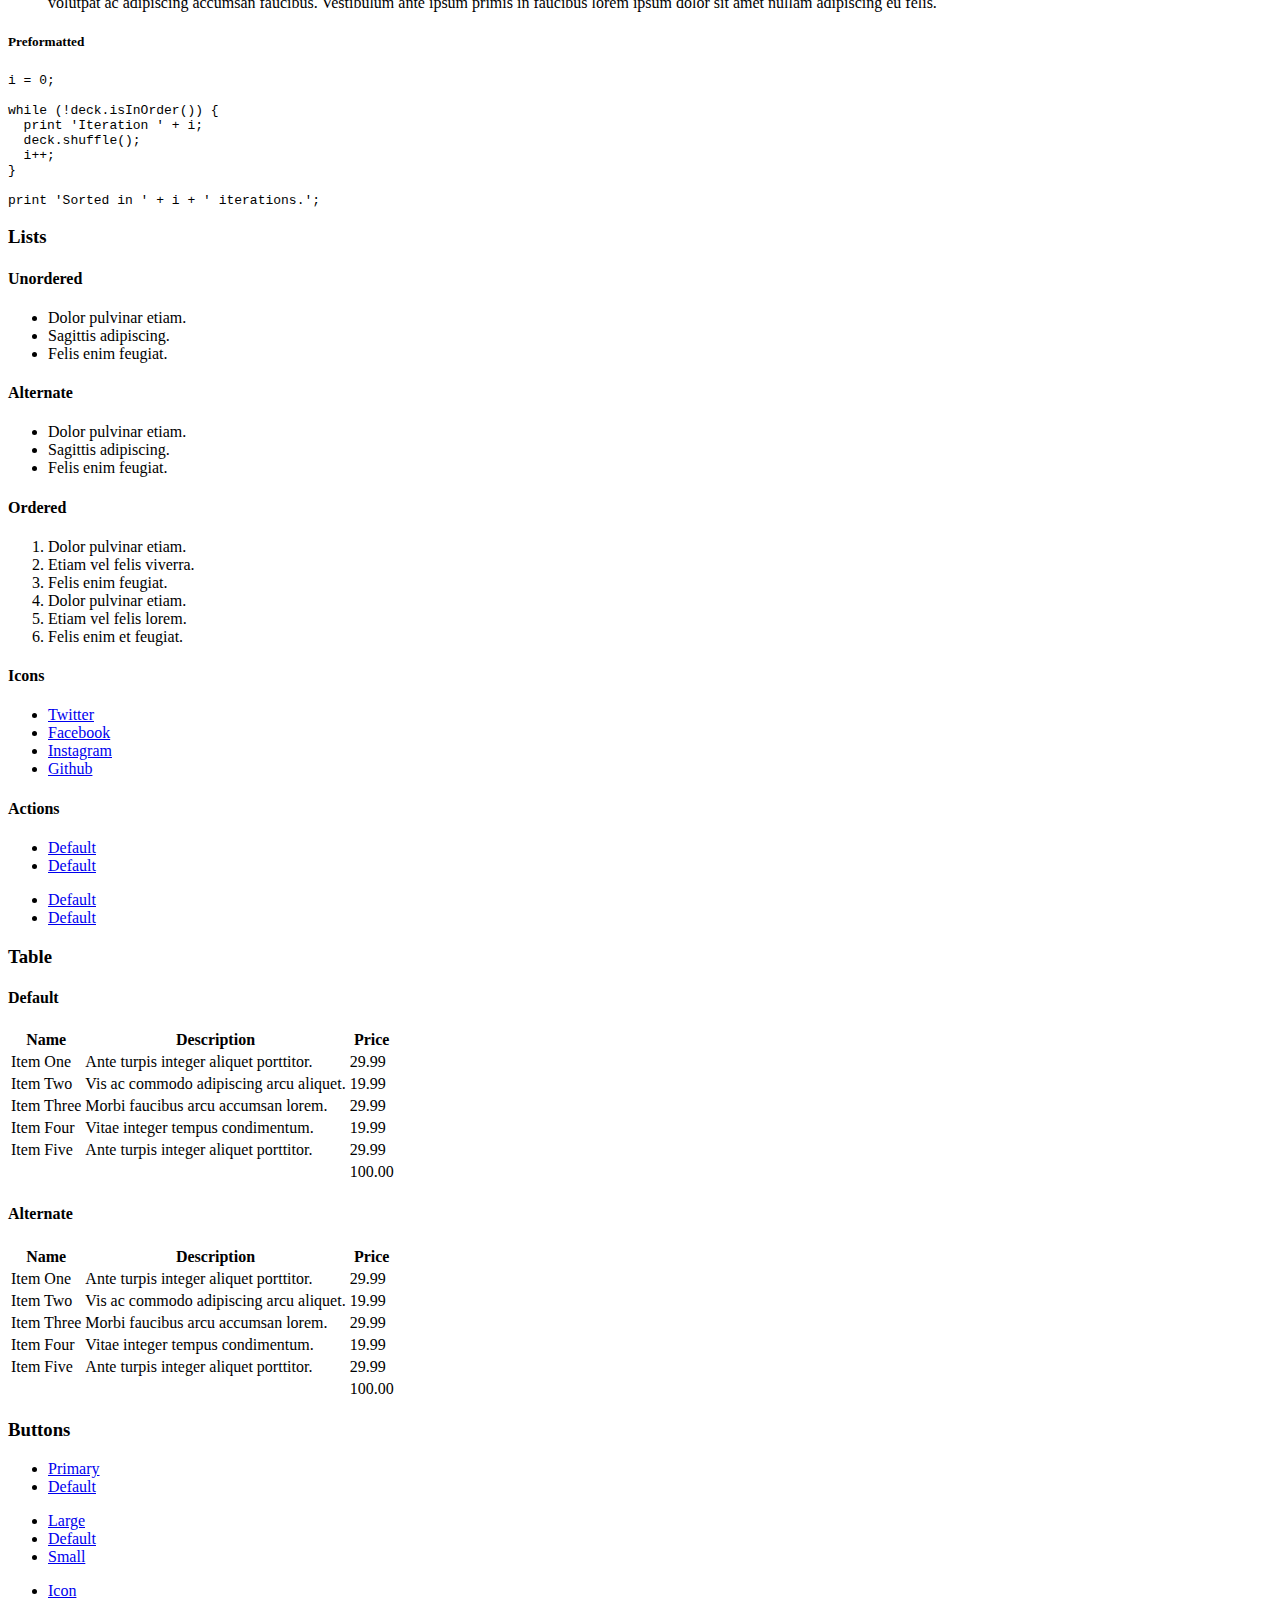
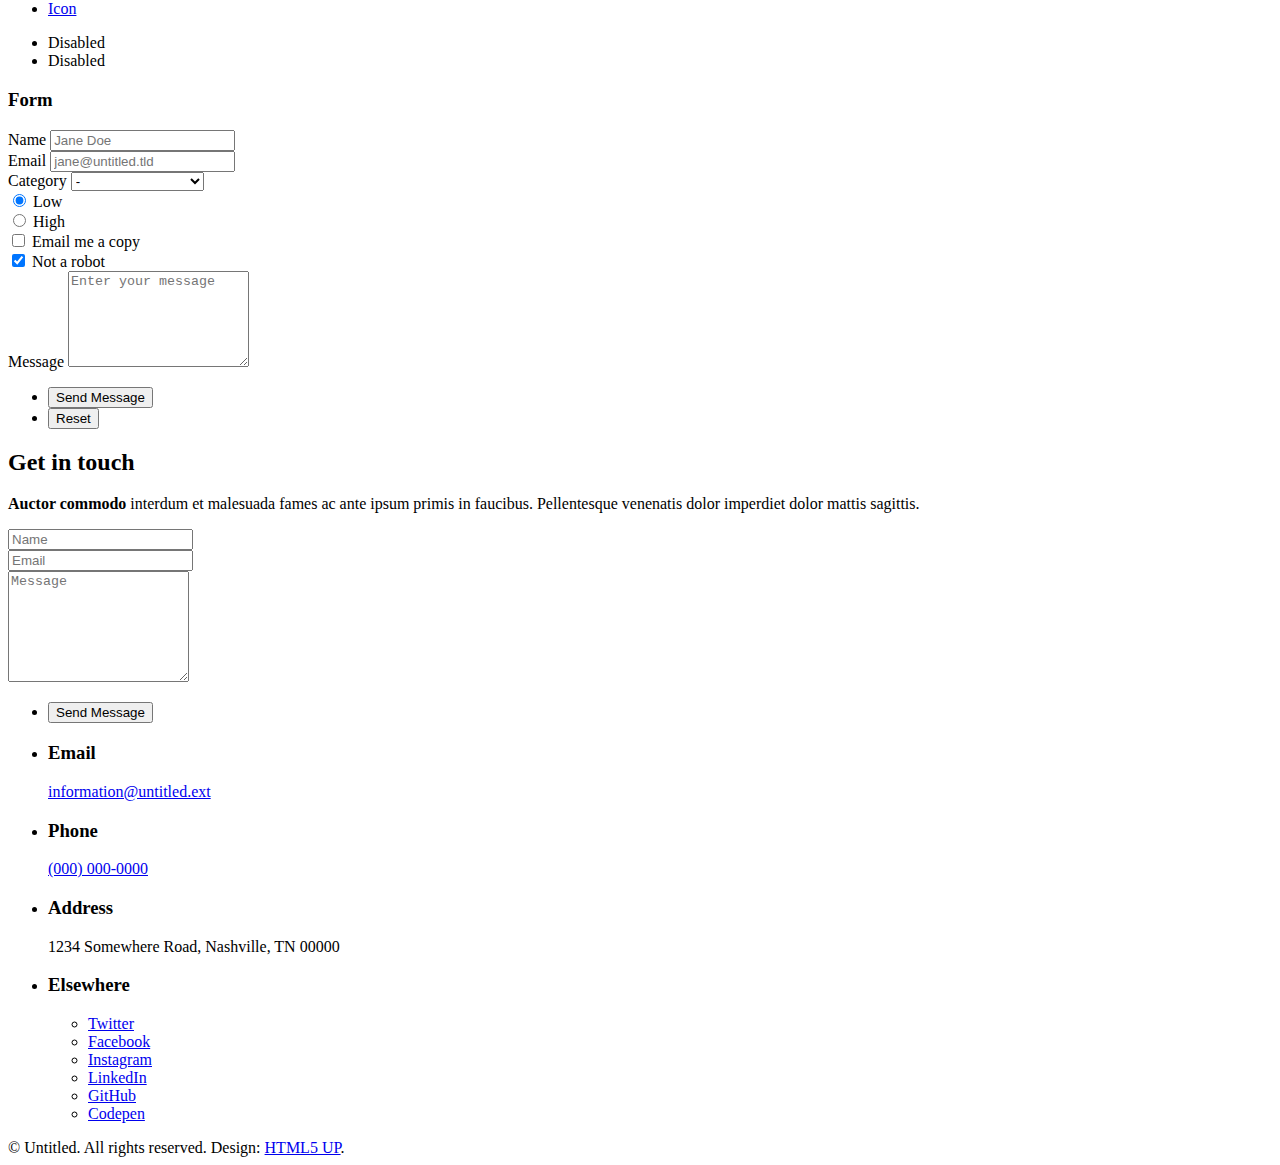
==== commit 86a704bb: "html file" ====
--- a/ReadLog/ReadLog/site/index.html
+++ b/ReadLog/ReadLog/site/index.html
@@ -134,7 +134,7 @@
                     </section>
 
                 <!-- Elements -->
-                <!--
+                
                     <section>
                         <header>
                             <h2>Elements</h2>
@@ -399,7 +399,7 @@
 
                         </div>
                     </section>
-                -->
+                
 
                 <!-- Section -->
                     <section>
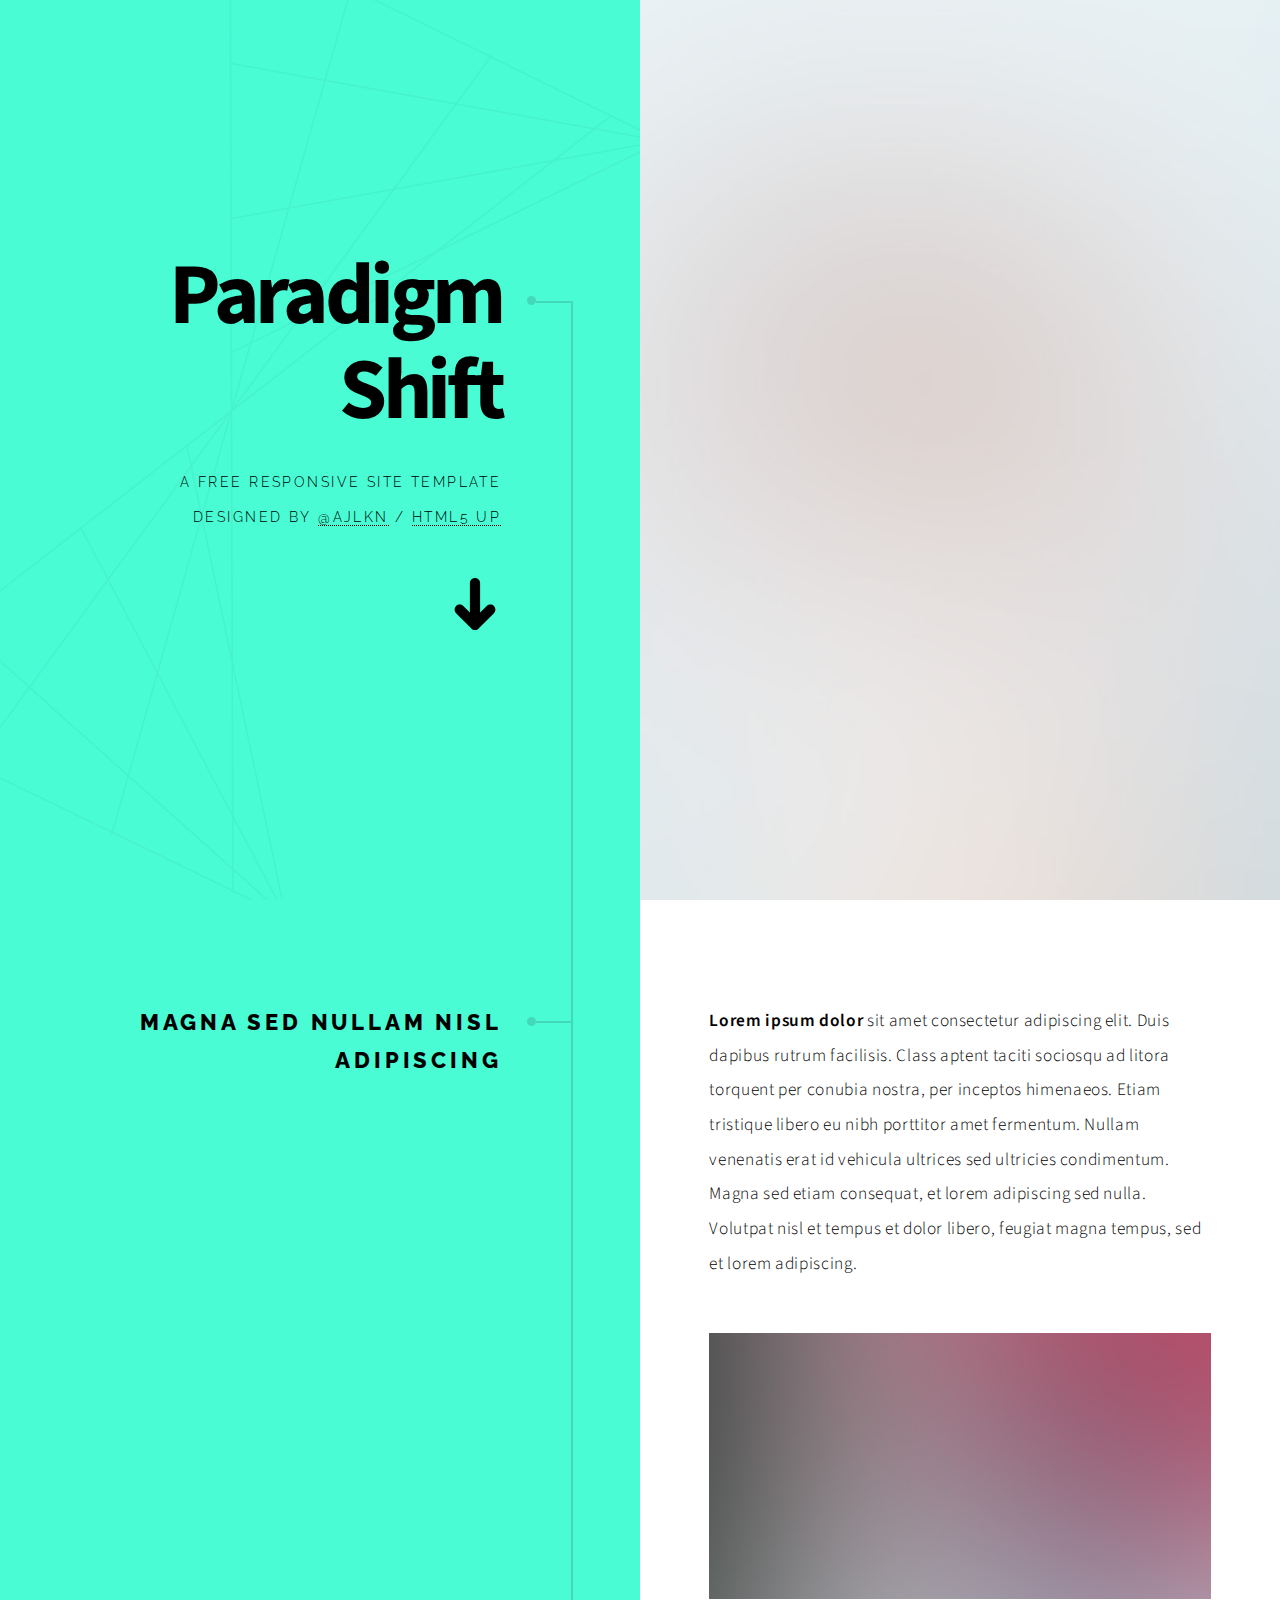
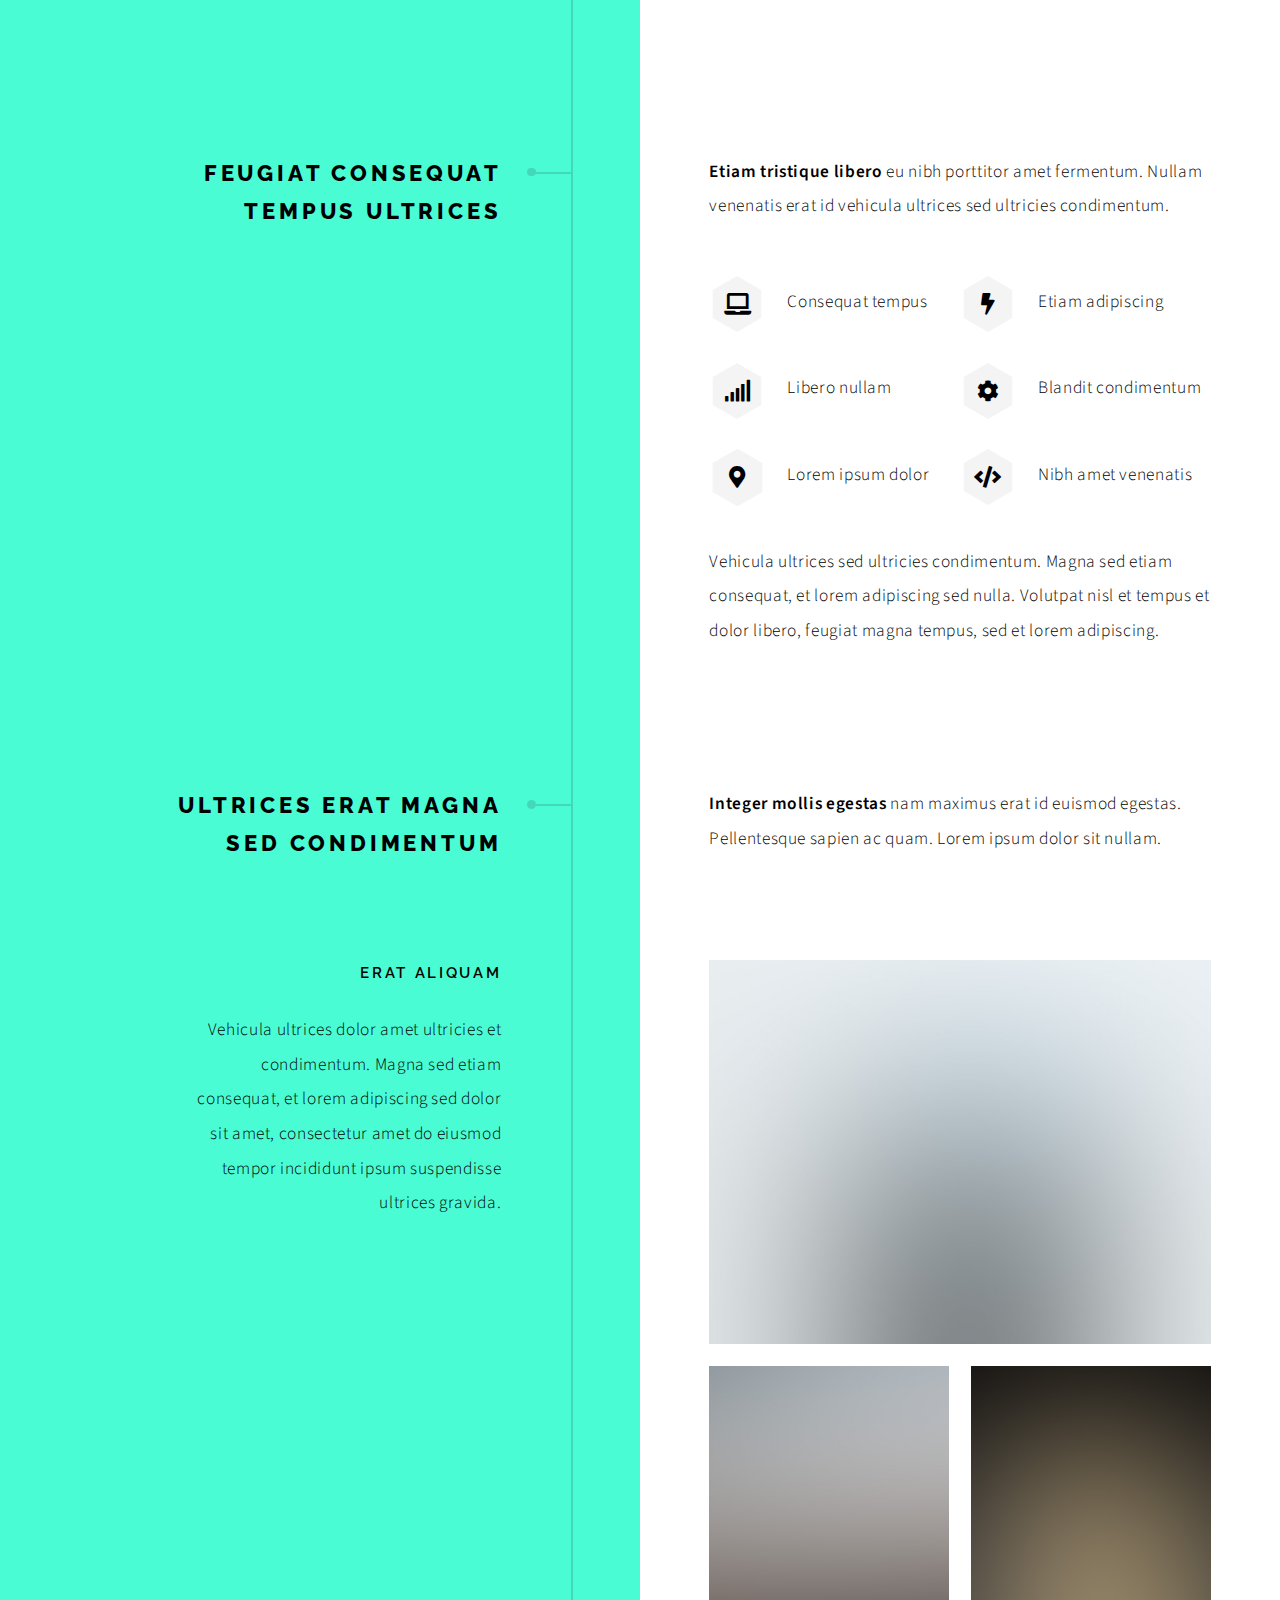
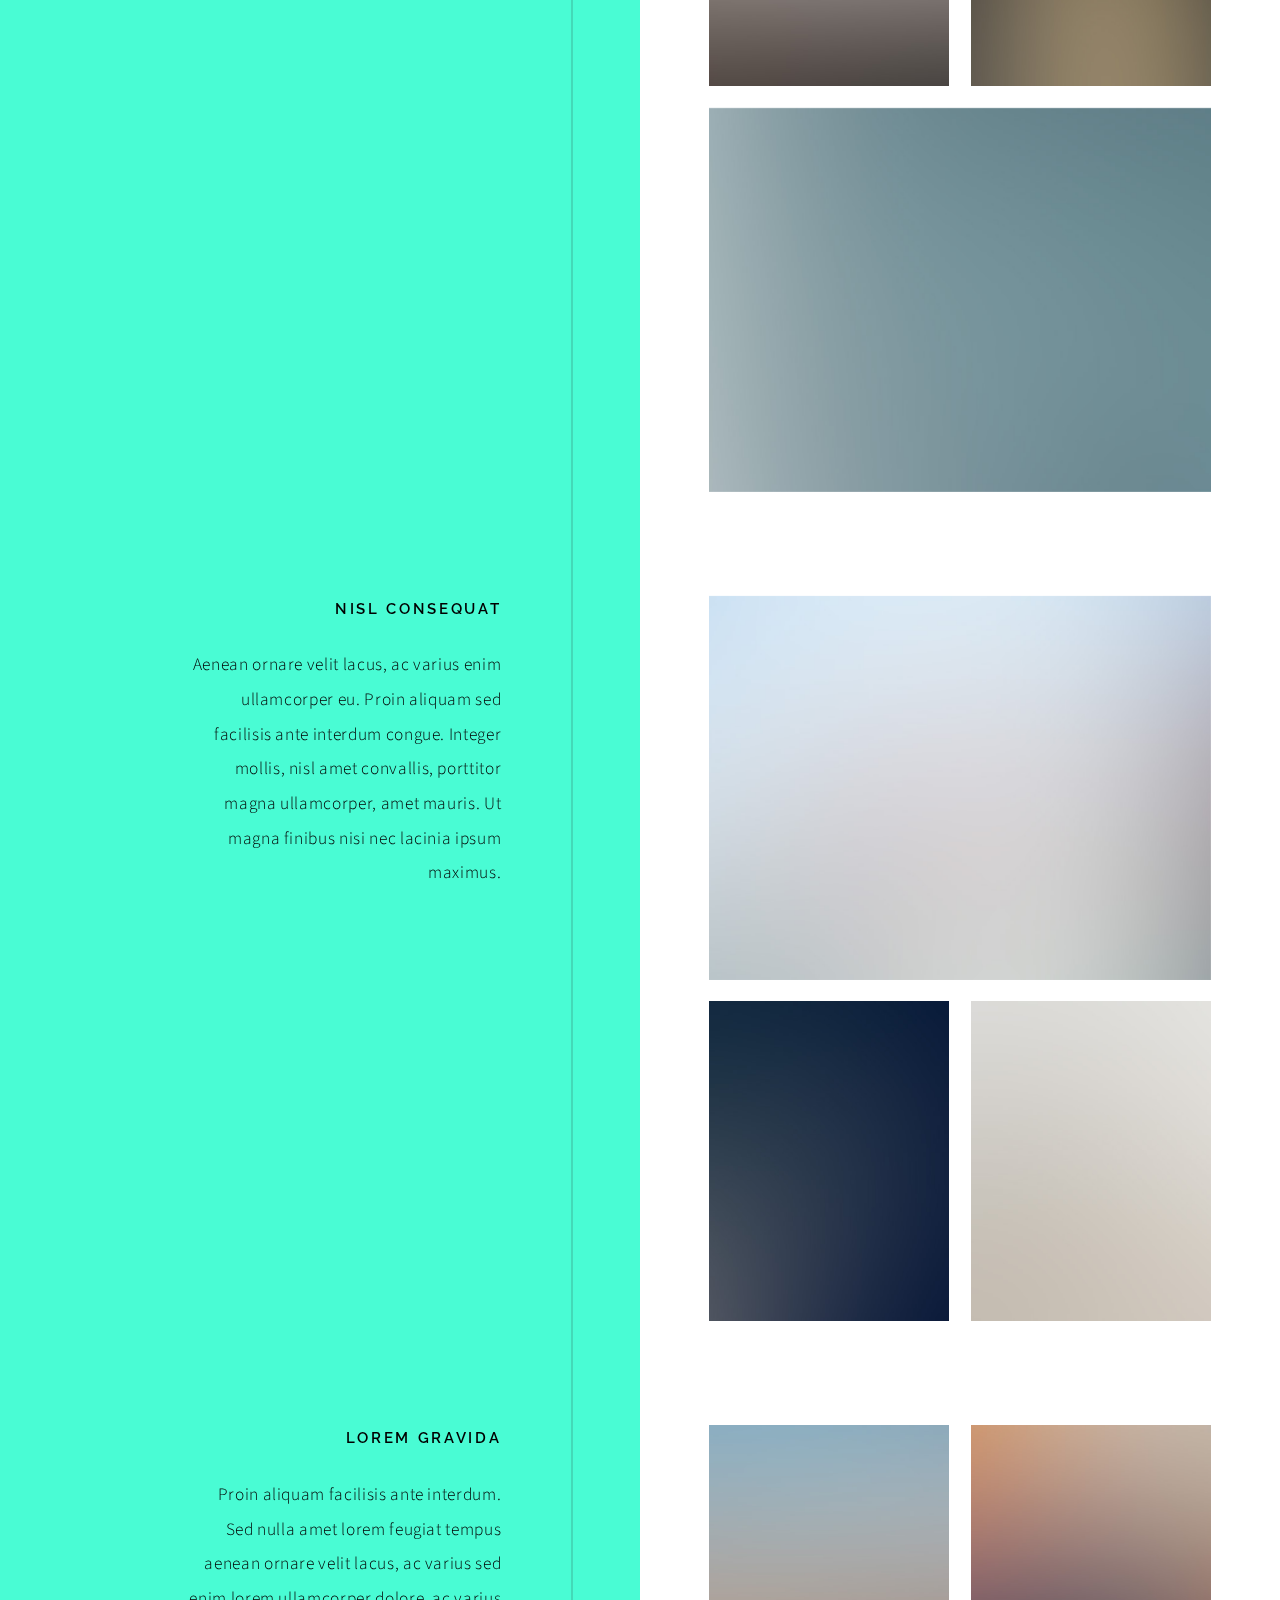
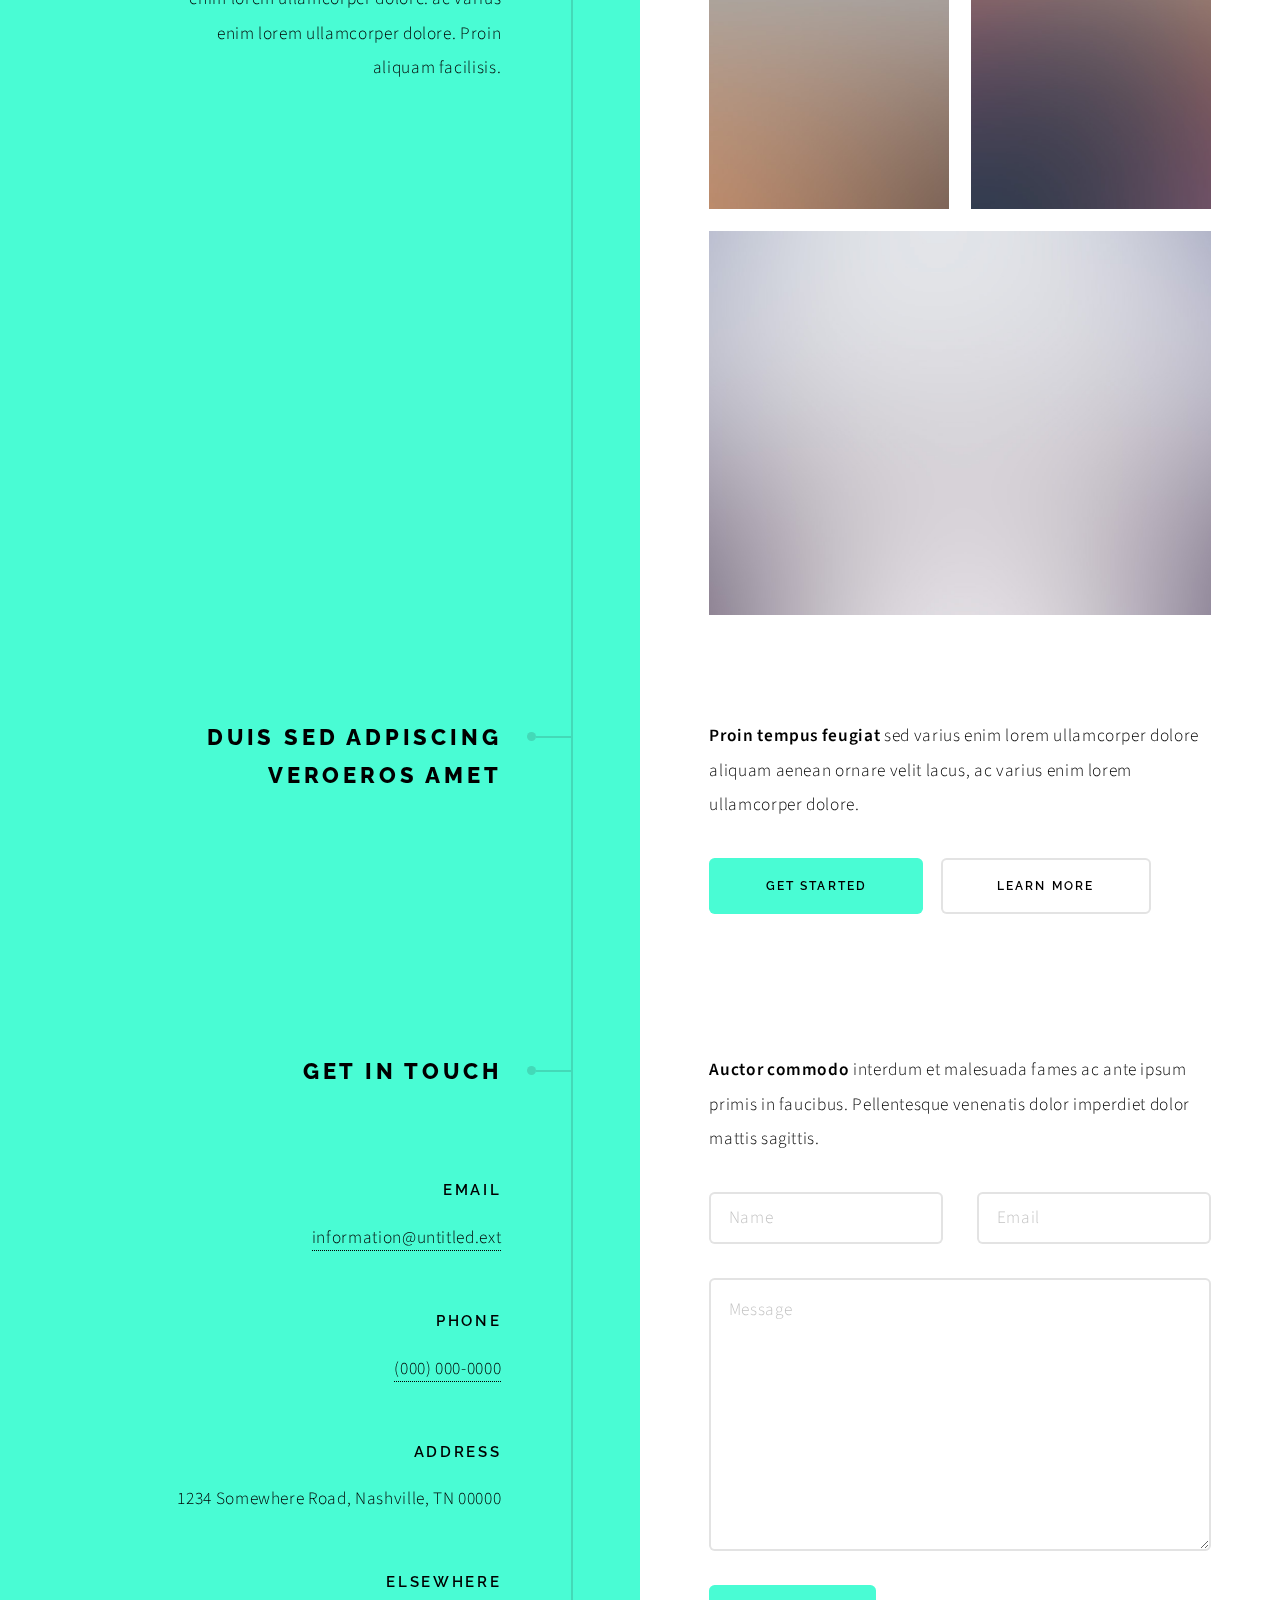
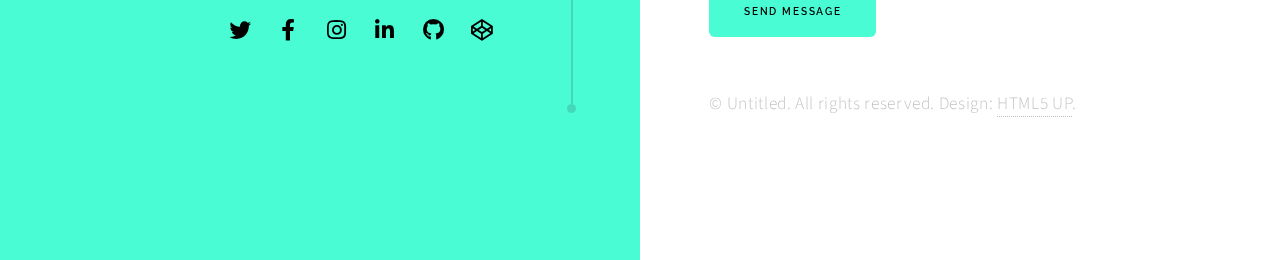
==== commit ab1f9774: "initial commit" ====
--- a/ReadLog/ReadLog/site/index.html
+++ b/ReadLog/ReadLog/site/index.html
@@ -1,471 +1,471 @@
-<!DOCTYPE HTML>
-<!--
-    Paradigm Shift by HTML5 UP
-    html5up.net | @ajlkn
-    Free for personal and commercial use under the CCA 3.0 license (html5up.net/license)
--->
-<html>
-    <head>
-        <title>Paradigm Shift by HTML5 UP</title>
-        <meta charset="utf-8" />
-        <meta name="viewport" content="width=device-width, initial-scale=1, user-scalable=no" />
-        <meta name="description" content="" />
-        <meta name="keywords" content="" />
-        <link rel="stylesheet" href="assets/css/main.css" />
-    </head>
-    <body class="is-preload">
-
-        <!-- Wrapper -->
-            <div id="wrapper">
-
-                <!-- Intro -->
-                    <section class="intro">
-                        <header>
-                            <h1>Paradigm Shift</h1>
-                            <p>A free responsive site template designed by <a href="https://twitter.com/ajlkn">@ajlkn</a> / <a href="https://html5up.net">HTML5 UP</a></p>
-                            <ul class="actions">
-                                <li><a href="#first" class="arrow scrolly"><span class="label">Next</span></a></li>
-                            </ul>
-                        </header>
-                        <div class="content">
-                            <span class="image fill" data-position="center"><img src="images/pic01.jpg" alt="" /></span>
-                        </div>
-                    </section>
-
-                <!-- Section -->
-                    <section id="first">
-                        <header>
-                            <h2>Magna sed nullam nisl adipiscing</h2>
-                        </header>
-                        <div class="content">
-                            <p><strong>Lorem ipsum dolor</strong> sit amet consectetur adipiscing elit. Duis dapibus rutrum facilisis. Class aptent taciti sociosqu ad litora torquent per conubia nostra, per inceptos himenaeos. Etiam tristique libero eu nibh porttitor amet fermentum. Nullam venenatis erat id vehicula ultrices sed ultricies condimentum. Magna sed etiam consequat, et lorem adipiscing sed nulla. Volutpat nisl et tempus et dolor libero, feugiat magna tempus, sed et lorem adipiscing.</p>
-                            <span class="image main"><img src="images/pic02.jpg" alt="" /></span>
-                        </div>
-                    </section>
-
-                <!-- Section -->
-                    <section>
-                        <header>
-                            <h2>Feugiat consequat tempus ultrices</h2>
-                        </header>
-                        <div class="content">
-                            <p><strong>Etiam tristique libero</strong> eu nibh porttitor amet fermentum. Nullam venenatis erat id vehicula ultrices sed ultricies condimentum.</p>
-                            <ul class="feature-icons">
-                                <li class="icon solid fa-laptop">Consequat tempus</li>
-                                <li class="icon solid fa-bolt">Etiam adipiscing</li>
-                                <li class="icon solid fa-signal">Libero nullam</li>
-                                <li class="icon solid fa-cog">Blandit condimentum</li>
-                                <li class="icon solid fa-map-marker-alt">Lorem ipsum dolor</li>
-                                <li class="icon solid fa-code">Nibh amet venenatis</li>
-                            </ul>
-                            <p>Vehicula ultrices sed ultricies condimentum. Magna sed etiam consequat, et lorem adipiscing sed nulla. Volutpat nisl et tempus et dolor libero, feugiat magna tempus, sed et lorem adipiscing.</p>
-                        </div>
-                    </section>
-
-                <!-- Section -->
-                    <section>
-                        <header>
-                            <h2>Ultrices erat magna sed condimentum</h2>
-                        </header>
-                        <div class="content">
-                            <p><strong>Integer mollis egestas</strong> nam maximus erat id euismod egestas. Pellentesque sapien ac quam. Lorem ipsum dolor sit nullam.</p>
-
-                            <!-- Section -->
-                                <section>
-                                    <header>
-                                        <h3>Erat aliquam</h3>
-                                        <p>Vehicula ultrices dolor amet ultricies et condimentum. Magna sed etiam consequat, et lorem adipiscing sed dolor sit amet, consectetur amet do eiusmod tempor incididunt  ipsum suspendisse ultrices gravida.</p>
-                                    </header>
-                                    <div class="content">
-                                        <div class="gallery">
-                                            <a href="images/gallery/fulls/01.jpg" class="landscape"><img src="images/gallery/thumbs/01.jpg" alt="" /></a>
-                                            <a href="images/gallery/fulls/02.jpg"><img src="images/gallery/thumbs/02.jpg" alt="" /></a>
-                                            <a href="images/gallery/fulls/03.jpg"><img src="images/gallery/thumbs/03.jpg" alt="" /></a>
-                                            <a href="images/gallery/fulls/04.jpg" class="landscape"><img src="images/gallery/thumbs/04.jpg" alt="" /></a>
-                                        </div>
-                                    </div>
-                                </section>
-
-                            <!-- Section -->
-                                <section>
-                                    <header>
-                                        <h3>Nisl consequat</h3>
-                                        <p>Aenean ornare velit lacus, ac varius enim ullamcorper eu. Proin aliquam sed facilisis ante interdum congue. Integer mollis, nisl amet convallis, porttitor magna ullamcorper, amet mauris. Ut magna finibus nisi nec lacinia ipsum maximus.</p>
-                                    </header>
-                                    <div class="content">
-                                        <div class="gallery">
-                                            <a href="images/gallery/fulls/05.jpg" class="landscape"><img src="images/gallery/thumbs/05.jpg" alt="" /></a>
-                                            <a href="images/gallery/fulls/06.jpg"><img src="images/gallery/thumbs/06.jpg" alt="" /></a>
-                                            <a href="images/gallery/fulls/07.jpg"><img src="images/gallery/thumbs/07.jpg" alt="" /></a>
-                                        </div>
-                                    </div>
-                                </section>
-
-                            <!-- Section -->
-                                <section>
-                                    <header>
-                                        <h3>Lorem gravida</h3>
-                                        <p>Proin aliquam facilisis ante interdum. Sed nulla amet lorem feugiat tempus aenean ornare velit lacus, ac varius sed enim lorem ullamcorper dolore.  ac varius enim lorem ullamcorper dolore. Proin aliquam facilisis.</p>
-                                    </header>
-                                    <div class="content">
-                                        <div class="gallery">
-                                            <a href="images/gallery/fulls/08.jpg" class="portrait"><img src="images/gallery/thumbs/08.jpg" alt="" /></a>
-                                            <a href="images/gallery/fulls/09.jpg" class="portrait"><img src="images/gallery/thumbs/09.jpg" alt="" /></a>
-                                            <a href="images/gallery/fulls/10.jpg" class="landscape"><img src="images/gallery/thumbs/10.jpg" alt="" /></a>
-                                        </div>
-                                    </div>
-                                </section>
-
-                        </div>
-                    </section>
-
-                <!-- Section -->
-                    <section>
-                        <header>
-                            <h2>Duis sed adpiscing veroeros amet</h2>
-                        </header>
-                        <div class="content">
-                            <p><strong>Proin tempus feugiat</strong> sed varius enim lorem ullamcorper dolore aliquam aenean ornare velit lacus, ac varius enim lorem ullamcorper dolore.</p>
-                            <ul class="actions">
-                                <li><a href="#" class="button primary large">Get Started</a></li>
-                                <li><a href="#" class="button large">Learn More</a></li>
-                            </ul>
-                        </div>
-                    </section>
-
-                <!-- Elements -->
-                
-                    <section>
-                        <header>
-                            <h2>Elements</h2>
-                        </header>
-                        <div class="content">
-
-                            <section>
-                                <header>
-                                    <h3>Text</h3>
-                                </header>
-                                <div class="content">
-                                    <p>This is <b>bold</b> and this is <strong>strong</strong>. This is <i>italic</i> and this is <em>emphasized</em>.
-                                    This is <sup>superscript</sup> text and this is <sub>subscript</sub> text.
-                                    This is <u>underlined</u> and this is code: <code>for (;;) { ... }</code>. Finally, <a href="#">this is a link</a>.</p>
-                                    <hr />
-                                    <h2>Heading Level 2</h2>
-                                    <h3>Heading Level 3</h3>
-                                    <h4>Heading Level 4</h4>
-                                    <h5>Heading Level 5</h5>
-                                    <hr />
-                                    <h5>Blockquote</h5>
-                                    <blockquote>Fringilla nisl. Donec accumsan interdum nisi, quis tincidunt felis sagittis eget tempus euismod. Vestibulum ante ipsum primis in faucibus vestibulum. Blandit adipiscing eu felis iaculis volutpat ac adipiscing accumsan faucibus. Vestibulum ante ipsum primis in faucibus lorem ipsum dolor sit amet nullam adipiscing eu felis.</blockquote>
-                                    <h5>Preformatted</h5>
-                                    <pre><code>i = 0;
-
-while (!deck.isInOrder()) {
-  print 'Iteration ' + i;
-  deck.shuffle();
-  i++;
-}
-
-print 'Sorted in ' + i + ' iterations.';</code></pre>
-                                </div>
-                            </section>
-
-                            <section>
-                                <header>
-                                    <h3>Lists</h3>
-                                </header>
-                                <div class="content">
-
-                                    <h4>Unordered</h4>
-                                    <ul>
-                                        <li>Dolor pulvinar etiam.</li>
-                                        <li>Sagittis adipiscing.</li>
-                                        <li>Felis enim feugiat.</li>
-                                    </ul>
-
-                                    <h4>Alternate</h4>
-                                    <ul class="alt">
-                                        <li>Dolor pulvinar etiam.</li>
-                                        <li>Sagittis adipiscing.</li>
-                                        <li>Felis enim feugiat.</li>
-                                    </ul>
-
-                                    <h4>Ordered</h4>
-                                    <ol>
-                                        <li>Dolor pulvinar etiam.</li>
-                                        <li>Etiam vel felis viverra.</li>
-                                        <li>Felis enim feugiat.</li>
-                                        <li>Dolor pulvinar etiam.</li>
-                                        <li>Etiam vel felis lorem.</li>
-                                        <li>Felis enim et feugiat.</li>
-                                    </ol>
-                                    <h4>Icons</h4>
-                                    <ul class="icons">
-                                        <li><a href="#" class="icon brands fa-twitter"><span class="label">Twitter</span></a></li>
-                                        <li><a href="#" class="icon brands fa-facebook-f"><span class="label">Facebook</span></a></li>
-                                        <li><a href="#" class="icon brands fa-instagram"><span class="label">Instagram</span></a></li>
-                                        <li><a href="#" class="icon brands fa-github"><span class="label">Github</span></a></li>
-                                    </ul>
-
-                                    <h4>Actions</h4>
-                                    <ul class="actions">
-                                        <li><a href="#" class="button primary">Default</a></li>
-                                        <li><a href="#" class="button">Default</a></li>
-                                    </ul>
-                                    <ul class="actions stacked">
-                                        <li><a href="#" class="button primary">Default</a></li>
-                                        <li><a href="#" class="button">Default</a></li>
-                                    </ul>
-                                </div>
-                            </section>
-
-                            <section>
-                                <header>
-                                    <h3>Table</h3>
-                                </header>
-                                <div class="content">
-                                    <h4>Default</h4>
-                                    <div class="table-wrapper">
-                                        <table>
-                                            <thead>
-                                                <tr>
-                                                    <th>Name</th>
-                                                    <th>Description</th>
-                                                    <th>Price</th>
-                                                </tr>
-                                            </thead>
-                                            <tbody>
-                                                <tr>
-                                                    <td>Item One</td>
-                                                    <td>Ante turpis integer aliquet porttitor.</td>
-                                                    <td>29.99</td>
-                                                </tr>
-                                                <tr>
-                                                    <td>Item Two</td>
-                                                    <td>Vis ac commodo adipiscing arcu aliquet.</td>
-                                                    <td>19.99</td>
-                                                </tr>
-                                                <tr>
-                                                    <td>Item Three</td>
-                                                    <td> Morbi faucibus arcu accumsan lorem.</td>
-                                                    <td>29.99</td>
-                                                </tr>
-                                                <tr>
-                                                    <td>Item Four</td>
-                                                    <td>Vitae integer tempus condimentum.</td>
-                                                    <td>19.99</td>
-                                                </tr>
-                                                <tr>
-                                                    <td>Item Five</td>
-                                                    <td>Ante turpis integer aliquet porttitor.</td>
-                                                    <td>29.99</td>
-                                                </tr>
-                                            </tbody>
-                                            <tfoot>
-                                                <tr>
-                                                    <td colspan="2"></td>
-                                                    <td>100.00</td>
-                                                </tr>
-                                            </tfoot>
-                                        </table>
-                                    </div>
-
-                                    <h4>Alternate</h4>
-                                    <div class="table-wrapper">
-                                        <table class="alt">
-                                            <thead>
-                                                <tr>
-                                                    <th>Name</th>
-                                                    <th>Description</th>
-                                                    <th>Price</th>
-                                                </tr>
-                                            </thead>
-                                            <tbody>
-                                                <tr>
-                                                    <td>Item One</td>
-                                                    <td>Ante turpis integer aliquet porttitor.</td>
-                                                    <td>29.99</td>
-                                                </tr>
-                                                <tr>
-                                                    <td>Item Two</td>
-                                                    <td>Vis ac commodo adipiscing arcu aliquet.</td>
-                                                    <td>19.99</td>
-                                                </tr>
-                                                <tr>
-                                                    <td>Item Three</td>
-                                                    <td> Morbi faucibus arcu accumsan lorem.</td>
-                                                    <td>29.99</td>
-                                                </tr>
-                                                <tr>
-                                                    <td>Item Four</td>
-                                                    <td>Vitae integer tempus condimentum.</td>
-                                                    <td>19.99</td>
-                                                </tr>
-                                                <tr>
-                                                    <td>Item Five</td>
-                                                    <td>Ante turpis integer aliquet porttitor.</td>
-                                                    <td>29.99</td>
-                                                </tr>
-                                            </tbody>
-                                            <tfoot>
-                                                <tr>
-                                                    <td colspan="2"></td>
-                                                    <td>100.00</td>
-                                                </tr>
-                                            </tfoot>
-                                        </table>
-                                    </div>
-                                </div>
-                            </section>
-
-                            <section>
-                                <header>
-                                    <h3>Buttons</h3>
-                                </header>
-                                <div class="content">
-                                    <ul class="actions">
-                                        <li><a href="#" class="button primary">Primary</a></li>
-                                        <li><a href="#" class="button">Default</a></li>
-                                    </ul>
-                                    <ul class="actions">
-                                        <li><a href="#" class="button large">Large</a></li>
-                                        <li><a href="#" class="button">Default</a></li>
-                                        <li><a href="#" class="button small">Small</a></li>
-                                    </ul>
-                                    <ul class="actions">
-                                        <li><a href="#" class="button primary icon solid fa-download">Icon</a></li>
-                                        <li><a href="#" class="button icon solid fa-download">Icon</a></li>
-                                    </ul>
-                                    <ul class="actions">
-                                        <li><span class="button primary disabled">Disabled</span></li>
-                                        <li><span class="button disabled">Disabled</span></li>
-                                    </ul>
-                                </div>
-                            </section>
-
-                            <section>
-                                <header>
-                                    <h3>Form</h3>
-                                </header>
-                                <div class="content">
-                                    <form method="post" action="#">
-                                        <div class="fields">
-                                            <div class="field half">
-                                                <label for="demo-name">Name</label>
-                                                <input type="text" name="demo-name" id="demo-name" value="" placeholder="Jane Doe" />
-                                            </div>
-                                            <div class="field half">
-                                                <label for="demo-email">Email</label>
-                                                <input type="email" name="demo-email" id="demo-email" value="" placeholder="jane@untitled.tld" />
-                                            </div>
-                                            <div class="field">
-                                                <label for="demo-category">Category</label>
-                                                <select name="demo-category" id="demo-category">
-                                                    <option value="">-</option>
-                                                    <option value="1">Manufacturing</option>
-                                                    <option value="1">Shipping</option>
-                                                    <option value="1">Administration</option>
-                                                    <option value="1">Human Resources</option>
-                                                </select>
-                                            </div>
-                                            <div class="field half">
-                                                <input type="radio" id="demo-priority-low" name="demo-priority" checked>
-                                                <label for="demo-priority-low">Low</label>
-                                            </div>
-                                            <div class="field half">
-                                                <input type="radio" id="demo-priority-high" name="demo-priority">
-                                                <label for="demo-priority-high">High</label>
-                                            </div>
-                                            <div class="field half">
-                                                <input type="checkbox" id="demo-copy" name="demo-copy">
-                                                <label for="demo-copy">Email me a copy</label>
-                                            </div>
-                                            <div class="field half">
-                                                <input type="checkbox" id="demo-human" name="demo-human" checked>
-                                                <label for="demo-human">Not a robot</label>
-                                            </div>
-                                            <div class="field">
-                                                <label for="demo-message">Message</label>
-                                                <textarea name="demo-message" id="demo-message" placeholder="Enter your message" rows="6"></textarea>
-                                            </div>
-                                        </div>
-                                        <ul class="actions">
-                                            <li><input type="submit" value="Send Message" class="primary" /></li>
-                                            <li><input type="reset" value="Reset" /></li>
-                                        </ul>
-                                    </form>
-                                </div>
-                            </section>
-
-                        </div>
-                    </section>
-                
-
-                <!-- Section -->
-                    <section>
-                        <header>
-                            <h2>Get in touch</h2>
-                        </header>
-                        <div class="content">
-                            <p><strong>Auctor commodo</strong> interdum et malesuada fames ac ante ipsum primis in faucibus. Pellentesque venenatis dolor imperdiet dolor mattis sagittis.</p>
-                            <form>
-                                <div class="fields">
-                                    <div class="field half">
-                                        <input type="text" name="name" id="name" placeholder="Name" />
-                                    </div>
-                                    <div class="field half">
-                                        <input type="email" name="email" id="email" placeholder="Email" />
-                                    </div>
-                                    <div class="field">
-                                        <textarea name="message" id="message" placeholder="Message" rows="7"></textarea>
-                                    </div>
-                                </div>
-                                <ul class="actions">
-                                    <li><input type="submit" value="Send Message" class="button primary" /></li>
-                                </ul>
-                            </form>
-                        </div>
-                        <footer>
-                            <ul class="items">
-                                <li>
-                                    <h3>Email</h3>
-                                    <a href="#">information@untitled.ext</a>
-                                </li>
-                                <li>
-                                    <h3>Phone</h3>
-                                    <a href="#">(000) 000-0000</a>
-                                </li>
-                                <li>
-                                    <h3>Address</h3>
-                                    <span>1234 Somewhere Road, Nashville, TN 00000</span>
-                                </li>
-                                <li>
-                                    <h3>Elsewhere</h3>
-                                    <ul class="icons">
-                                        <li><a href="#" class="icon brands fa-twitter"><span class="label">Twitter</span></a></li>
-                                        <li><a href="#" class="icon brands fa-facebook-f"><span class="label">Facebook</span></a></li>
-                                        <li><a href="#" class="icon brands fa-instagram"><span class="label">Instagram</span></a></li>
-                                        <li><a href="#" class="icon brands fa-linkedin-in"><span class="label">LinkedIn</span></a></li>
-                                        <li><a href="#" class="icon brands fa-github"><span class="label">GitHub</span></a></li>
-                                        <li><a href="#" class="icon brands fa-codepen"><span class="label">Codepen</span></a></li>
-                                    </ul>
-                                </li>
-                            </ul>
-                        </footer>
-                    </section>
-
-                <!-- Copyright -->
-                    <div class="copyright">&copy; Untitled. All rights reserved. Design: <a href="https://html5up.net">HTML5 UP</a>.</div>
-
-            </div>
-
-        <!-- Scripts -->
-            <script src="assets/js/jquery.min.js"></script>
-            <script src="assets/js/jquery.scrolly.min.js"></script>
-            <script src="assets/js/browser.min.js"></script>
-            <script src="assets/js/breakpoints.min.js"></script>
-            <script src="assets/js/util.js"></script>
-            <script src="assets/js/main.js"></script>
-
-    </body>
-</html>
+<!DOCTYPE HTML>
+<!--
+	Paradigm Shift by HTML5 UP
+	html5up.net | @ajlkn
+	Free for personal and commercial use under the CCA 3.0 license (html5up.net/license)
+-->
+<html>
+	<head>
+		<title>Paradigm Shift by HTML5 UP</title>
+		<meta charset="utf-8" />
+		<meta name="viewport" content="width=device-width, initial-scale=1, user-scalable=no" />
+		<meta name="description" content="" />
+		<meta name="keywords" content="" />
+		<link rel="stylesheet" href="assets/css/main.css" />
+	</head>
+	<body class="is-preload">
+
+		<!-- Wrapper -->
+			<div id="wrapper">
+
+				<!-- Intro -->
+					<section class="intro">
+						<header>
+							<h1>Paradigm Shift</h1>
+							<p>A free responsive site template designed by <a href="https://twitter.com/ajlkn">@ajlkn</a> / <a href="https://html5up.net">HTML5 UP</a></p>
+							<ul class="actions">
+								<li><a href="#first" class="arrow scrolly"><span class="label">Next</span></a></li>
+							</ul>
+						</header>
+						<div class="content">
+							<span class="image fill" data-position="center"><img src="images/pic01.jpg" alt="" /></span>
+						</div>
+					</section>
+
+				<!-- Section -->
+					<section id="first">
+						<header>
+							<h2>Magna sed nullam nisl adipiscing</h2>
+						</header>
+						<div class="content">
+							<p><strong>Lorem ipsum dolor</strong> sit amet consectetur adipiscing elit. Duis dapibus rutrum facilisis. Class aptent taciti sociosqu ad litora torquent per conubia nostra, per inceptos himenaeos. Etiam tristique libero eu nibh porttitor amet fermentum. Nullam venenatis erat id vehicula ultrices sed ultricies condimentum. Magna sed etiam consequat, et lorem adipiscing sed nulla. Volutpat nisl et tempus et dolor libero, feugiat magna tempus, sed et lorem adipiscing.</p>
+							<span class="image main"><img src="images/pic02.jpg" alt="" /></span>
+						</div>
+					</section>
+
+				<!-- Section -->
+					<section>
+						<header>
+							<h2>Feugiat consequat tempus ultrices</h2>
+						</header>
+						<div class="content">
+							<p><strong>Etiam tristique libero</strong> eu nibh porttitor amet fermentum. Nullam venenatis erat id vehicula ultrices sed ultricies condimentum.</p>
+							<ul class="feature-icons">
+								<li class="icon solid fa-laptop">Consequat tempus</li>
+								<li class="icon solid fa-bolt">Etiam adipiscing</li>
+								<li class="icon solid fa-signal">Libero nullam</li>
+								<li class="icon solid fa-cog">Blandit condimentum</li>
+								<li class="icon solid fa-map-marker-alt">Lorem ipsum dolor</li>
+								<li class="icon solid fa-code">Nibh amet venenatis</li>
+							</ul>
+							<p>Vehicula ultrices sed ultricies condimentum. Magna sed etiam consequat, et lorem adipiscing sed nulla. Volutpat nisl et tempus et dolor libero, feugiat magna tempus, sed et lorem adipiscing.</p>
+						</div>
+					</section>
+
+				<!-- Section -->
+					<section>
+						<header>
+							<h2>Ultrices erat magna sed condimentum</h2>
+						</header>
+						<div class="content">
+							<p><strong>Integer mollis egestas</strong> nam maximus erat id euismod egestas. Pellentesque sapien ac quam. Lorem ipsum dolor sit nullam.</p>
+
+							<!-- Section -->
+								<section>
+									<header>
+										<h3>Erat aliquam</h3>
+										<p>Vehicula ultrices dolor amet ultricies et condimentum. Magna sed etiam consequat, et lorem adipiscing sed dolor sit amet, consectetur amet do eiusmod tempor incididunt  ipsum suspendisse ultrices gravida.</p>
+									</header>
+									<div class="content">
+										<div class="gallery">
+											<a href="images/gallery/fulls/01.jpg" class="landscape"><img src="images/gallery/thumbs/01.jpg" alt="" /></a>
+											<a href="images/gallery/fulls/02.jpg"><img src="images/gallery/thumbs/02.jpg" alt="" /></a>
+											<a href="images/gallery/fulls/03.jpg"><img src="images/gallery/thumbs/03.jpg" alt="" /></a>
+											<a href="images/gallery/fulls/04.jpg" class="landscape"><img src="images/gallery/thumbs/04.jpg" alt="" /></a>
+										</div>
+									</div>
+								</section>
+
+							<!-- Section -->
+								<section>
+									<header>
+										<h3>Nisl consequat</h3>
+										<p>Aenean ornare velit lacus, ac varius enim ullamcorper eu. Proin aliquam sed facilisis ante interdum congue. Integer mollis, nisl amet convallis, porttitor magna ullamcorper, amet mauris. Ut magna finibus nisi nec lacinia ipsum maximus.</p>
+									</header>
+									<div class="content">
+										<div class="gallery">
+											<a href="images/gallery/fulls/05.jpg" class="landscape"><img src="images/gallery/thumbs/05.jpg" alt="" /></a>
+											<a href="images/gallery/fulls/06.jpg"><img src="images/gallery/thumbs/06.jpg" alt="" /></a>
+											<a href="images/gallery/fulls/07.jpg"><img src="images/gallery/thumbs/07.jpg" alt="" /></a>
+										</div>
+									</div>
+								</section>
+
+							<!-- Section -->
+								<section>
+									<header>
+										<h3>Lorem gravida</h3>
+										<p>Proin aliquam facilisis ante interdum. Sed nulla amet lorem feugiat tempus aenean ornare velit lacus, ac varius sed enim lorem ullamcorper dolore.  ac varius enim lorem ullamcorper dolore. Proin aliquam facilisis.</p>
+									</header>
+									<div class="content">
+										<div class="gallery">
+											<a href="images/gallery/fulls/08.jpg" class="portrait"><img src="images/gallery/thumbs/08.jpg" alt="" /></a>
+											<a href="images/gallery/fulls/09.jpg" class="portrait"><img src="images/gallery/thumbs/09.jpg" alt="" /></a>
+											<a href="images/gallery/fulls/10.jpg" class="landscape"><img src="images/gallery/thumbs/10.jpg" alt="" /></a>
+										</div>
+									</div>
+								</section>
+
+						</div>
+					</section>
+
+				<!-- Section -->
+					<section>
+						<header>
+							<h2>Duis sed adpiscing veroeros amet</h2>
+						</header>
+						<div class="content">
+							<p><strong>Proin tempus feugiat</strong> sed varius enim lorem ullamcorper dolore aliquam aenean ornare velit lacus, ac varius enim lorem ullamcorper dolore.</p>
+							<ul class="actions">
+								<li><a href="#" class="button primary large">Get Started</a></li>
+								<li><a href="#" class="button large">Learn More</a></li>
+							</ul>
+						</div>
+					</section>
+
+				<!-- Elements -->
+				<!--
+					<section>
+						<header>
+							<h2>Elements</h2>
+						</header>
+						<div class="content">
+
+							<section>
+								<header>
+									<h3>Text</h3>
+								</header>
+								<div class="content">
+									<p>This is <b>bold</b> and this is <strong>strong</strong>. This is <i>italic</i> and this is <em>emphasized</em>.
+									This is <sup>superscript</sup> text and this is <sub>subscript</sub> text.
+									This is <u>underlined</u> and this is code: <code>for (;;) { ... }</code>. Finally, <a href="#">this is a link</a>.</p>
+									<hr />
+									<h2>Heading Level 2</h2>
+									<h3>Heading Level 3</h3>
+									<h4>Heading Level 4</h4>
+									<h5>Heading Level 5</h5>
+									<hr />
+									<h5>Blockquote</h5>
+									<blockquote>Fringilla nisl. Donec accumsan interdum nisi, quis tincidunt felis sagittis eget tempus euismod. Vestibulum ante ipsum primis in faucibus vestibulum. Blandit adipiscing eu felis iaculis volutpat ac adipiscing accumsan faucibus. Vestibulum ante ipsum primis in faucibus lorem ipsum dolor sit amet nullam adipiscing eu felis.</blockquote>
+									<h5>Preformatted</h5>
+									<pre><code>i = 0;
+
+while (!deck.isInOrder()) {
+  print 'Iteration ' + i;
+  deck.shuffle();
+  i++;
+}
+
+print 'Sorted in ' + i + ' iterations.';</code></pre>
+								</div>
+							</section>
+
+							<section>
+								<header>
+									<h3>Lists</h3>
+								</header>
+								<div class="content">
+
+									<h4>Unordered</h4>
+									<ul>
+										<li>Dolor pulvinar etiam.</li>
+										<li>Sagittis adipiscing.</li>
+										<li>Felis enim feugiat.</li>
+									</ul>
+
+									<h4>Alternate</h4>
+									<ul class="alt">
+										<li>Dolor pulvinar etiam.</li>
+										<li>Sagittis adipiscing.</li>
+										<li>Felis enim feugiat.</li>
+									</ul>
+
+									<h4>Ordered</h4>
+									<ol>
+										<li>Dolor pulvinar etiam.</li>
+										<li>Etiam vel felis viverra.</li>
+										<li>Felis enim feugiat.</li>
+										<li>Dolor pulvinar etiam.</li>
+										<li>Etiam vel felis lorem.</li>
+										<li>Felis enim et feugiat.</li>
+									</ol>
+									<h4>Icons</h4>
+									<ul class="icons">
+										<li><a href="#" class="icon brands fa-twitter"><span class="label">Twitter</span></a></li>
+										<li><a href="#" class="icon brands fa-facebook-f"><span class="label">Facebook</span></a></li>
+										<li><a href="#" class="icon brands fa-instagram"><span class="label">Instagram</span></a></li>
+										<li><a href="#" class="icon brands fa-github"><span class="label">Github</span></a></li>
+									</ul>
+
+									<h4>Actions</h4>
+									<ul class="actions">
+										<li><a href="#" class="button primary">Default</a></li>
+										<li><a href="#" class="button">Default</a></li>
+									</ul>
+									<ul class="actions stacked">
+										<li><a href="#" class="button primary">Default</a></li>
+										<li><a href="#" class="button">Default</a></li>
+									</ul>
+								</div>
+							</section>
+
+							<section>
+								<header>
+									<h3>Table</h3>
+								</header>
+								<div class="content">
+									<h4>Default</h4>
+									<div class="table-wrapper">
+										<table>
+											<thead>
+												<tr>
+													<th>Name</th>
+													<th>Description</th>
+													<th>Price</th>
+												</tr>
+											</thead>
+											<tbody>
+												<tr>
+													<td>Item One</td>
+													<td>Ante turpis integer aliquet porttitor.</td>
+													<td>29.99</td>
+												</tr>
+												<tr>
+													<td>Item Two</td>
+													<td>Vis ac commodo adipiscing arcu aliquet.</td>
+													<td>19.99</td>
+												</tr>
+												<tr>
+													<td>Item Three</td>
+													<td> Morbi faucibus arcu accumsan lorem.</td>
+													<td>29.99</td>
+												</tr>
+												<tr>
+													<td>Item Four</td>
+													<td>Vitae integer tempus condimentum.</td>
+													<td>19.99</td>
+												</tr>
+												<tr>
+													<td>Item Five</td>
+													<td>Ante turpis integer aliquet porttitor.</td>
+													<td>29.99</td>
+												</tr>
+											</tbody>
+											<tfoot>
+												<tr>
+													<td colspan="2"></td>
+													<td>100.00</td>
+												</tr>
+											</tfoot>
+										</table>
+									</div>
+
+									<h4>Alternate</h4>
+									<div class="table-wrapper">
+										<table class="alt">
+											<thead>
+												<tr>
+													<th>Name</th>
+													<th>Description</th>
+													<th>Price</th>
+												</tr>
+											</thead>
+											<tbody>
+												<tr>
+													<td>Item One</td>
+													<td>Ante turpis integer aliquet porttitor.</td>
+													<td>29.99</td>
+												</tr>
+												<tr>
+													<td>Item Two</td>
+													<td>Vis ac commodo adipiscing arcu aliquet.</td>
+													<td>19.99</td>
+												</tr>
+												<tr>
+													<td>Item Three</td>
+													<td> Morbi faucibus arcu accumsan lorem.</td>
+													<td>29.99</td>
+												</tr>
+												<tr>
+													<td>Item Four</td>
+													<td>Vitae integer tempus condimentum.</td>
+													<td>19.99</td>
+												</tr>
+												<tr>
+													<td>Item Five</td>
+													<td>Ante turpis integer aliquet porttitor.</td>
+													<td>29.99</td>
+												</tr>
+											</tbody>
+											<tfoot>
+												<tr>
+													<td colspan="2"></td>
+													<td>100.00</td>
+												</tr>
+											</tfoot>
+										</table>
+									</div>
+								</div>
+							</section>
+
+							<section>
+								<header>
+									<h3>Buttons</h3>
+								</header>
+								<div class="content">
+									<ul class="actions">
+										<li><a href="#" class="button primary">Primary</a></li>
+										<li><a href="#" class="button">Default</a></li>
+									</ul>
+									<ul class="actions">
+										<li><a href="#" class="button large">Large</a></li>
+										<li><a href="#" class="button">Default</a></li>
+										<li><a href="#" class="button small">Small</a></li>
+									</ul>
+									<ul class="actions">
+										<li><a href="#" class="button primary icon solid fa-download">Icon</a></li>
+										<li><a href="#" class="button icon solid fa-download">Icon</a></li>
+									</ul>
+									<ul class="actions">
+										<li><span class="button primary disabled">Disabled</span></li>
+										<li><span class="button disabled">Disabled</span></li>
+									</ul>
+								</div>
+							</section>
+
+							<section>
+								<header>
+									<h3>Form</h3>
+								</header>
+								<div class="content">
+									<form method="post" action="#">
+										<div class="fields">
+											<div class="field half">
+												<label for="demo-name">Name</label>
+												<input type="text" name="demo-name" id="demo-name" value="" placeholder="Jane Doe" />
+											</div>
+											<div class="field half">
+												<label for="demo-email">Email</label>
+												<input type="email" name="demo-email" id="demo-email" value="" placeholder="jane@untitled.tld" />
+											</div>
+											<div class="field">
+												<label for="demo-category">Category</label>
+												<select name="demo-category" id="demo-category">
+													<option value="">-</option>
+													<option value="1">Manufacturing</option>
+													<option value="1">Shipping</option>
+													<option value="1">Administration</option>
+													<option value="1">Human Resources</option>
+												</select>
+											</div>
+											<div class="field half">
+												<input type="radio" id="demo-priority-low" name="demo-priority" checked>
+												<label for="demo-priority-low">Low</label>
+											</div>
+											<div class="field half">
+												<input type="radio" id="demo-priority-high" name="demo-priority">
+												<label for="demo-priority-high">High</label>
+											</div>
+											<div class="field half">
+												<input type="checkbox" id="demo-copy" name="demo-copy">
+												<label for="demo-copy">Email me a copy</label>
+											</div>
+											<div class="field half">
+												<input type="checkbox" id="demo-human" name="demo-human" checked>
+												<label for="demo-human">Not a robot</label>
+											</div>
+											<div class="field">
+												<label for="demo-message">Message</label>
+												<textarea name="demo-message" id="demo-message" placeholder="Enter your message" rows="6"></textarea>
+											</div>
+										</div>
+										<ul class="actions">
+											<li><input type="submit" value="Send Message" class="primary" /></li>
+											<li><input type="reset" value="Reset" /></li>
+										</ul>
+									</form>
+								</div>
+							</section>
+
+						</div>
+					</section>
+				-->
+
+				<!-- Section -->
+					<section>
+						<header>
+							<h2>Get in touch</h2>
+						</header>
+						<div class="content">
+							<p><strong>Auctor commodo</strong> interdum et malesuada fames ac ante ipsum primis in faucibus. Pellentesque venenatis dolor imperdiet dolor mattis sagittis.</p>
+							<form>
+								<div class="fields">
+									<div class="field half">
+										<input type="text" name="name" id="name" placeholder="Name" />
+									</div>
+									<div class="field half">
+										<input type="email" name="email" id="email" placeholder="Email" />
+									</div>
+									<div class="field">
+										<textarea name="message" id="message" placeholder="Message" rows="7"></textarea>
+									</div>
+								</div>
+								<ul class="actions">
+									<li><input type="submit" value="Send Message" class="button primary" /></li>
+								</ul>
+							</form>
+						</div>
+						<footer>
+							<ul class="items">
+								<li>
+									<h3>Email</h3>
+									<a href="#">information@untitled.ext</a>
+								</li>
+								<li>
+									<h3>Phone</h3>
+									<a href="#">(000) 000-0000</a>
+								</li>
+								<li>
+									<h3>Address</h3>
+									<span>1234 Somewhere Road, Nashville, TN 00000</span>
+								</li>
+								<li>
+									<h3>Elsewhere</h3>
+									<ul class="icons">
+										<li><a href="#" class="icon brands fa-twitter"><span class="label">Twitter</span></a></li>
+										<li><a href="#" class="icon brands fa-facebook-f"><span class="label">Facebook</span></a></li>
+										<li><a href="#" class="icon brands fa-instagram"><span class="label">Instagram</span></a></li>
+										<li><a href="#" class="icon brands fa-linkedin-in"><span class="label">LinkedIn</span></a></li>
+										<li><a href="#" class="icon brands fa-github"><span class="label">GitHub</span></a></li>
+										<li><a href="#" class="icon brands fa-codepen"><span class="label">Codepen</span></a></li>
+									</ul>
+								</li>
+							</ul>
+						</footer>
+					</section>
+
+				<!-- Copyright -->
+					<div class="copyright">&copy; Untitled. All rights reserved. Design: <a href="https://html5up.net">HTML5 UP</a>.</div>
+
+			</div>
+
+		<!-- Scripts -->
+			<script src="assets/js/jquery.min.js"></script>
+			<script src="assets/js/jquery.scrolly.min.js"></script>
+			<script src="assets/js/browser.min.js"></script>
+			<script src="assets/js/breakpoints.min.js"></script>
+			<script src="assets/js/util.js"></script>
+			<script src="assets/js/main.js"></script>
+
+	</body>
+</html>--- a/ReadLog/ReadLog/site/assets/css/main.css
+++ b/ReadLog/ReadLog/site/assets/css/main.css
@@ -0,0 +1,3882 @@
+@import url(fontawesome-all.min.css);
+@import url("https://fonts.googleapis.com/css?family=Source+Sans+Pro:300,600,700,300i,600i,700i|Raleway:600,800");
+
+/*
+	Paradigm Shift by HTML5 UP
+	html5up.net | @ajlkn
+	Free for personal and commercial use under the CCA 3.0 license (html5up.net/license)
+*/
+
+html, body, div, span, applet, object,
+iframe, h1, h2, h3, h4, h5, h6, p, blockquote,
+pre, a, abbr, acronym, address, big, cite,
+code, del, dfn, em, img, ins, kbd, q, s, samp,
+small, strike, strong, sub, sup, tt, var, b,
+u, i, center, dl, dt, dd, ol, ul, li, fieldset,
+form, label, legend, table, caption, tbody,
+tfoot, thead, tr, th, td, article, aside,
+canvas, details, embed, figure, figcaption,
+footer, header, hgroup, menu, nav, output, ruby,
+section, summary, time, mark, audio, video {
+	margin: 0;
+	padding: 0;
+	border: 0;
+	font-size: 100%;
+	font: inherit;
+	vertical-align: baseline;}
+
+article, aside, details, figcaption, figure,
+footer, header, hgroup, menu, nav, section {
+	display: block;}
+
+body {
+	line-height: 1;
+}
+
+ol, ul {
+	list-style: none;
+}
+
+blockquote, q {
+	quotes: none;
+}
+
+	blockquote:before, blockquote:after, q:before, q:after {
+		content: '';
+		content: none;
+	}
+
+table {
+	border-collapse: collapse;
+	border-spacing: 0;
+}
+
+body {
+	-webkit-text-size-adjust: none;
+}
+
+mark {
+	background-color: transparent;
+	color: inherit;
+}
+
+input::-moz-focus-inner {
+	border: 0;
+	padding: 0;
+}
+
+input, select, textarea {
+	-moz-appearance: none;
+	-webkit-appearance: none;
+	-ms-appearance: none;
+	appearance: none;
+}
+
+/* Basic */
+
+	@-ms-viewport {
+		width: device-width;
+	}
+
+	body {
+		-ms-overflow-style: scrollbar;
+	}
+
+	@media screen and (max-width: 480px) {
+
+		html, body {
+			min-width: 320px;
+		}
+
+	}
+
+	html {
+		box-sizing: border-box;
+	}
+
+	*, *:before, *:after {
+		box-sizing: inherit;
+	}
+
+	html {
+		overflow-x: hidden;
+	}
+
+	body {
+		background: #ffffff;
+		overflow-x: hidden;
+	}
+
+		body.is-preload *, body.is-preload *:before, body.is-preload *:after {
+			-moz-animation: none !important;
+			-webkit-animation: none !important;
+			-ms-animation: none !important;
+			animation: none !important;
+			-moz-transition: none !important;
+			-webkit-transition: none !important;
+			-ms-transition: none !important;
+			transition: none !important;
+		}
+
+/* Typography */
+
+	html {
+		font-size: 18pt;
+	}
+
+		@media screen and (max-width: 1920px) {
+
+			html {
+				font-size: 13pt;
+			}
+
+		}
+
+		@media screen and (max-width: 1152px) {
+
+			html {
+				font-size: 14pt;
+			}
+
+		}
+
+		@media screen and (max-width: 736px) {
+
+			html {
+				font-size: 12pt;
+			}
+
+		}
+
+		@media screen and (max-width: 480px) {
+
+			html {
+				font-size: 11pt;
+			}
+
+		}
+
+	body {
+		background-color: #ffffff;
+		color: #000000;
+	}
+
+	body, input, select, textarea {
+		color: #000000;
+		font-family: "Source Sans Pro", Helvetica, sans-serif;
+		font-size: 1rem;
+		font-weight: 300;
+		letter-spacing: 0.0375em;
+		line-height: 2;
+	}
+
+	a {
+		-moz-transition: border-bottom-color 0.25s ease-in-out;
+		-webkit-transition: border-bottom-color 0.25s ease-in-out;
+		-ms-transition: border-bottom-color 0.25s ease-in-out;
+		transition: border-bottom-color 0.25s ease-in-out;
+		text-decoration: none;
+		color: #000000;
+		border-bottom: dotted 1px;
+	}
+
+		a:hover {
+			text-decoration: none;
+			border-bottom-color: transparent;
+		}
+
+	strong, b {
+		font-weight: 600;
+		color: #000000;
+	}
+
+	em, i {
+		font-style: italic;
+	}
+
+	p {
+		margin: 0 0 2rem 0;
+	}
+
+	h1, h2, h3, h4, h5, h6 {
+		color: #000000;
+		font-family: "Raleway", Helvetica, sans-serif;
+		font-weight: 600;
+		letter-spacing: 0.175em;
+		line-height: 1.75;
+		margin: 0 0 1.5rem 0;
+		text-transform: uppercase;
+	}
+
+		h1 a, h2 a, h3 a, h4 a, h5 a, h6 a {
+			color: inherit;
+			text-decoration: none;
+		}
+
+	h1 {
+		font-family: "Source Sans Pro", Helvetica, sans-serif;
+		font-size: 5rem;
+		font-weight: 700;
+		letter-spacing: -0.05em;
+		line-height: 1.1;
+		margin: 0 0 1.5rem 0;
+		text-transform: none;
+	}
+
+	h2 {
+		font-size: 1.25rem;
+		font-weight: 800;
+		margin: 0 0 2rem 0;
+	}
+
+	h3 {
+		font-size: 0.875rem;
+	}
+
+	h4 {
+		font-size: 0.875rem;
+	}
+
+	h5 {
+		font-size: 0.75rem;
+	}
+
+	h6 {
+		font-size: 0.625rem;
+	}
+
+	@media screen and (max-width: 736px) {
+
+		h1 {
+			font-size: 4.5rem;
+			line-height: 1.1;
+		}
+
+		h2 {
+			font-size: 1.25rem;
+			line-height: 1.7;
+		}
+
+		h3 {
+			font-size: 0.9rem;
+		}
+
+		h4 {
+			font-size: 0.75rem;
+		}
+
+		h5 {
+			font-size: 0.675rem;
+		}
+
+	}
+
+	@media screen and (max-width: 360px) {
+
+		h1 {
+			font-size: 3.75rem;
+		}
+
+		h2 {
+			font-size: 1.125rem;
+		}
+
+		h3 {
+			font-size: 0.8rem;
+		}
+
+		h4 {
+			font-size: 0.675rem;
+		}
+
+		h5 {
+			font-size: 0.675rem;
+		}
+
+	}
+
+	sub {
+		font-size: 0.8rem;
+		position: relative;
+		top: 0.5rem;
+	}
+
+	sup {
+		font-size: 0.8rem;
+		position: relative;
+		top: -0.5rem;
+	}
+
+	blockquote {
+		border-left: solid 0.5rem rgba(144, 144, 144, 0.25);
+		font-style: italic;
+		margin: 0 0 2rem 0;
+		padding: 1rem 0 1rem 2rem;
+	}
+
+	code {
+		background: rgba(144, 144, 144, 0.1);
+		border-radius: 0.325rem;
+		font-family: "Courier New", monospace;
+		font-size: 0.9rem;
+		margin: 0 0.25rem;
+		padding: 0.25rem 0.65rem;
+	}
+
+	pre {
+		-webkit-overflow-scrolling: touch;
+		font-family: "Courier New", monospace;
+		font-size: 0.9rem;
+		margin: 0 0 2rem 0;
+		width: 100%;
+	}
+
+		pre code {
+			display: block;
+			line-height: 1.75;
+			padding: 1rem 1.5rem;
+			overflow-x: auto;
+		}
+
+	hr {
+		border: 0;
+		border-bottom: solid 2px rgba(144, 144, 144, 0.25);
+		margin: 3rem 0;
+	}
+
+		hr.major {
+			margin: 5rem 0;
+		}
+
+		@media screen and (max-width: 736px) {
+
+			hr.major {
+				margin: 3rem 0;
+			}
+
+		}
+
+/* Row */
+
+	.row {
+		display: flex;
+		flex-wrap: wrap;
+		box-sizing: border-box;
+		align-items: stretch;
+	}
+
+		.row > * {
+			box-sizing: border-box;
+		}
+
+		.row.gtr-uniform > * > :last-child {
+			margin-bottom: 0;
+		}
+
+		.row.aln-left {
+			justify-content: flex-start;
+		}
+
+		.row.aln-center {
+			justify-content: center;
+		}
+
+		.row.aln-right {
+			justify-content: flex-end;
+		}
+
+		.row.aln-top {
+			align-items: flex-start;
+		}
+
+		.row.aln-middle {
+			align-items: center;
+		}
+
+		.row.aln-bottom {
+			align-items: flex-end;
+		}
+
+		.row > .imp {
+			order: -1;
+		}
+
+		.row > .col-1 {
+			width: 8.33333%;
+		}
+
+		.row > .off-1 {
+			margin-left: 8.33333%;
+		}
+
+		.row > .col-2 {
+			width: 16.66667%;
+		}
+
+		.row > .off-2 {
+			margin-left: 16.66667%;
+		}
+
+		.row > .col-3 {
+			width: 25%;
+		}
+
+		.row > .off-3 {
+			margin-left: 25%;
+		}
+
+		.row > .col-4 {
+			width: 33.33333%;
+		}
+
+		.row > .off-4 {
+			margin-left: 33.33333%;
+		}
+
+		.row > .col-5 {
+			width: 41.66667%;
+		}
+
+		.row > .off-5 {
+			margin-left: 41.66667%;
+		}
+
+		.row > .col-6 {
+			width: 50%;
+		}
+
+		.row > .off-6 {
+			margin-left: 50%;
+		}
+
+		.row > .col-7 {
+			width: 58.33333%;
+		}
+
+		.row > .off-7 {
+			margin-left: 58.33333%;
+		}
+
+		.row > .col-8 {
+			width: 66.66667%;
+		}
+
+		.row > .off-8 {
+			margin-left: 66.66667%;
+		}
+
+		.row > .col-9 {
+			width: 75%;
+		}
+
+		.row > .off-9 {
+			margin-left: 75%;
+		}
+
+		.row > .col-10 {
+			width: 83.33333%;
+		}
+
+		.row > .off-10 {
+			margin-left: 83.33333%;
+		}
+
+		.row > .col-11 {
+			width: 91.66667%;
+		}
+
+		.row > .off-11 {
+			margin-left: 91.66667%;
+		}
+
+		.row > .col-12 {
+			width: 100%;
+		}
+
+		.row > .off-12 {
+			margin-left: 100%;
+		}
+
+		.row.gtr-0 {
+			margin-top: 0;
+			margin-left: 0rem;
+		}
+
+			.row.gtr-0 > * {
+				padding: 0 0 0 0rem;
+			}
+
+			.row.gtr-0.gtr-uniform {
+				margin-top: 0rem;
+			}
+
+				.row.gtr-0.gtr-uniform > * {
+					padding-top: 0rem;
+				}
+
+		.row.gtr-25 {
+			margin-top: 0;
+			margin-left: -0.5rem;
+		}
+
+			.row.gtr-25 > * {
+				padding: 0 0 0 0.5rem;
+			}
+
+			.row.gtr-25.gtr-uniform {
+				margin-top: -0.5rem;
+			}
+
+				.row.gtr-25.gtr-uniform > * {
+					padding-top: 0.5rem;
+				}
+
+		.row.gtr-50 {
+			margin-top: 0;
+			margin-left: -1rem;
+		}
+
+			.row.gtr-50 > * {
+				padding: 0 0 0 1rem;
+			}
+
+			.row.gtr-50.gtr-uniform {
+				margin-top: -1rem;
+			}
+
+				.row.gtr-50.gtr-uniform > * {
+					padding-top: 1rem;
+				}
+
+		.row {
+			margin-top: 0;
+			margin-left: -2rem;
+		}
+
+			.row > * {
+				padding: 0 0 0 2rem;
+			}
+
+			.row.gtr-uniform {
+				margin-top: -2rem;
+			}
+
+				.row.gtr-uniform > * {
+					padding-top: 2rem;
+				}
+
+		.row.gtr-150 {
+			margin-top: 0;
+			margin-left: -3rem;
+		}
+
+			.row.gtr-150 > * {
+				padding: 0 0 0 3rem;
+			}
+
+			.row.gtr-150.gtr-uniform {
+				margin-top: -3rem;
+			}
+
+				.row.gtr-150.gtr-uniform > * {
+					padding-top: 3rem;
+				}
+
+		.row.gtr-200 {
+			margin-top: 0;
+			margin-left: -4rem;
+		}
+
+			.row.gtr-200 > * {
+				padding: 0 0 0 4rem;
+			}
+
+			.row.gtr-200.gtr-uniform {
+				margin-top: -4rem;
+			}
+
+				.row.gtr-200.gtr-uniform > * {
+					padding-top: 4rem;
+				}
+
+		@media screen and (max-width: 1920px) {
+
+			.row {
+				display: flex;
+				flex-wrap: wrap;
+				box-sizing: border-box;
+				align-items: stretch;
+			}
+
+				.row > * {
+					box-sizing: border-box;
+				}
+
+				.row.gtr-uniform > * > :last-child {
+					margin-bottom: 0;
+				}
+
+				.row.aln-left {
+					justify-content: flex-start;
+				}
+
+				.row.aln-center {
+					justify-content: center;
+				}
+
+				.row.aln-right {
+					justify-content: flex-end;
+				}
+
+				.row.aln-top {
+					align-items: flex-start;
+				}
+
+				.row.aln-middle {
+					align-items: center;
+				}
+
+				.row.aln-bottom {
+					align-items: flex-end;
+				}
+
+				.row > .imp-xlarge {
+					order: -1;
+				}
+
+				.row > .col-1-xlarge {
+					width: 8.33333%;
+				}
+
+				.row > .off-1-xlarge {
+					margin-left: 8.33333%;
+				}
+
+				.row > .col-2-xlarge {
+					width: 16.66667%;
+				}
+
+				.row > .off-2-xlarge {
+					margin-left: 16.66667%;
+				}
+
+				.row > .col-3-xlarge {
+					width: 25%;
+				}
+
+				.row > .off-3-xlarge {
+					margin-left: 25%;
+				}
+
+				.row > .col-4-xlarge {
+					width: 33.33333%;
+				}
+
+				.row > .off-4-xlarge {
+					margin-left: 33.33333%;
+				}
+
+				.row > .col-5-xlarge {
+					width: 41.66667%;
+				}
+
+				.row > .off-5-xlarge {
+					margin-left: 41.66667%;
+				}
+
+				.row > .col-6-xlarge {
+					width: 50%;
+				}
+
+				.row > .off-6-xlarge {
+					margin-left: 50%;
+				}
+
+				.row > .col-7-xlarge {
+					width: 58.33333%;
+				}
+
+				.row > .off-7-xlarge {
+					margin-left: 58.33333%;
+				}
+
+				.row > .col-8-xlarge {
+					width: 66.66667%;
+				}
+
+				.row > .off-8-xlarge {
+					margin-left: 66.66667%;
+				}
+
+				.row > .col-9-xlarge {
+					width: 75%;
+				}
+
+				.row > .off-9-xlarge {
+					margin-left: 75%;
+				}
+
+				.row > .col-10-xlarge {
+					width: 83.33333%;
+				}
+
+				.row > .off-10-xlarge {
+					margin-left: 83.33333%;
+				}
+
+				.row > .col-11-xlarge {
+					width: 91.66667%;
+				}
+
+				.row > .off-11-xlarge {
+					margin-left: 91.66667%;
+				}
+
+				.row > .col-12-xlarge {
+					width: 100%;
+				}
+
+				.row > .off-12-xlarge {
+					margin-left: 100%;
+				}
+
+				.row.gtr-0 {
+					margin-top: 0;
+					margin-left: 0rem;
+				}
+
+					.row.gtr-0 > * {
+						padding: 0 0 0 0rem;
+					}
+
+					.row.gtr-0.gtr-uniform {
+						margin-top: 0rem;
+					}
+
+						.row.gtr-0.gtr-uniform > * {
+							padding-top: 0rem;
+						}
+
+				.row.gtr-25 {
+					margin-top: 0;
+					margin-left: -0.5rem;
+				}
+
+					.row.gtr-25 > * {
+						padding: 0 0 0 0.5rem;
+					}
+
+					.row.gtr-25.gtr-uniform {
+						margin-top: -0.5rem;
+					}
+
+						.row.gtr-25.gtr-uniform > * {
+							padding-top: 0.5rem;
+						}
+
+				.row.gtr-50 {
+					margin-top: 0;
+					margin-left: -1rem;
+				}
+
+					.row.gtr-50 > * {
+						padding: 0 0 0 1rem;
+					}
+
+					.row.gtr-50.gtr-uniform {
+						margin-top: -1rem;
+					}
+
+						.row.gtr-50.gtr-uniform > * {
+							padding-top: 1rem;
+						}
+
+				.row {
+					margin-top: 0;
+					margin-left: -2rem;
+				}
+
+					.row > * {
+						padding: 0 0 0 2rem;
+					}
+
+					.row.gtr-uniform {
+						margin-top: -2rem;
+					}
+
+						.row.gtr-uniform > * {
+							padding-top: 2rem;
+						}
+
+				.row.gtr-150 {
+					margin-top: 0;
+					margin-left: -3rem;
+				}
+
+					.row.gtr-150 > * {
+						padding: 0 0 0 3rem;
+					}
+
+					.row.gtr-150.gtr-uniform {
+						margin-top: -3rem;
+					}
+
+						.row.gtr-150.gtr-uniform > * {
+							padding-top: 3rem;
+						}
+
+				.row.gtr-200 {
+					margin-top: 0;
+					margin-left: -4rem;
+				}
+
+					.row.gtr-200 > * {
+						padding: 0 0 0 4rem;
+					}
+
+					.row.gtr-200.gtr-uniform {
+						margin-top: -4rem;
+					}
+
+						.row.gtr-200.gtr-uniform > * {
+							padding-top: 4rem;
+						}
+
+		}
+
+		@media screen and (max-width: 1280px) {
+
+			.row {
+				display: flex;
+				flex-wrap: wrap;
+				box-sizing: border-box;
+				align-items: stretch;
+			}
+
+				.row > * {
+					box-sizing: border-box;
+				}
+
+				.row.gtr-uniform > * > :last-child {
+					margin-bottom: 0;
+				}
+
+				.row.aln-left {
+					justify-content: flex-start;
+				}
+
+				.row.aln-center {
+					justify-content: center;
+				}
+
+				.row.aln-right {
+					justify-content: flex-end;
+				}
+
+				.row.aln-top {
+					align-items: flex-start;
+				}
+
+				.row.aln-middle {
+					align-items: center;
+				}
+
+				.row.aln-bottom {
+					align-items: flex-end;
+				}
+
+				.row > .imp-large {
+					order: -1;
+				}
+
+				.row > .col-1-large {
+					width: 8.33333%;
+				}
+
+				.row > .off-1-large {
+					margin-left: 8.33333%;
+				}
+
+				.row > .col-2-large {
+					width: 16.66667%;
+				}
+
+				.row > .off-2-large {
+					margin-left: 16.66667%;
+				}
+
+				.row > .col-3-large {
+					width: 25%;
+				}
+
+				.row > .off-3-large {
+					margin-left: 25%;
+				}
+
+				.row > .col-4-large {
+					width: 33.33333%;
+				}
+
+				.row > .off-4-large {
+					margin-left: 33.33333%;
+				}
+
+				.row > .col-5-large {
+					width: 41.66667%;
+				}
+
+				.row > .off-5-large {
+					margin-left: 41.66667%;
+				}
+
+				.row > .col-6-large {
+					width: 50%;
+				}
+
+				.row > .off-6-large {
+					margin-left: 50%;
+				}
+
+				.row > .col-7-large {
+					width: 58.33333%;
+				}
+
+				.row > .off-7-large {
+					margin-left: 58.33333%;
+				}
+
+				.row > .col-8-large {
+					width: 66.66667%;
+				}
+
+				.row > .off-8-large {
+					margin-left: 66.66667%;
+				}
+
+				.row > .col-9-large {
+					width: 75%;
+				}
+
+				.row > .off-9-large {
+					margin-left: 75%;
+				}
+
+				.row > .col-10-large {
+					width: 83.33333%;
+				}
+
+				.row > .off-10-large {
+					margin-left: 83.33333%;
+				}
+
+				.row > .col-11-large {
+					width: 91.66667%;
+				}
+
+				.row > .off-11-large {
+					margin-left: 91.66667%;
+				}
+
+				.row > .col-12-large {
+					width: 100%;
+				}
+
+				.row > .off-12-large {
+					margin-left: 100%;
+				}
+
+				.row.gtr-0 {
+					margin-top: 0;
+					margin-left: 0rem;
+				}
+
+					.row.gtr-0 > * {
+						padding: 0 0 0 0rem;
+					}
+
+					.row.gtr-0.gtr-uniform {
+						margin-top: 0rem;
+					}
+
+						.row.gtr-0.gtr-uniform > * {
+							padding-top: 0rem;
+						}
+
+				.row.gtr-25 {
+					margin-top: 0;
+					margin-left: -0.375rem;
+				}
+
+					.row.gtr-25 > * {
+						padding: 0 0 0 0.375rem;
+					}
+
+					.row.gtr-25.gtr-uniform {
+						margin-top: -0.375rem;
+					}
+
+						.row.gtr-25.gtr-uniform > * {
+							padding-top: 0.375rem;
+						}
+
+				.row.gtr-50 {
+					margin-top: 0;
+					margin-left: -0.75rem;
+				}
+
+					.row.gtr-50 > * {
+						padding: 0 0 0 0.75rem;
+					}
+
+					.row.gtr-50.gtr-uniform {
+						margin-top: -0.75rem;
+					}
+
+						.row.gtr-50.gtr-uniform > * {
+							padding-top: 0.75rem;
+						}
+
+				.row {
+					margin-top: 0;
+					margin-left: -1.5rem;
+				}
+
+					.row > * {
+						padding: 0 0 0 1.5rem;
+					}
+
+					.row.gtr-uniform {
+						margin-top: -1.5rem;
+					}
+
+						.row.gtr-uniform > * {
+							padding-top: 1.5rem;
+						}
+
+				.row.gtr-150 {
+					margin-top: 0;
+					margin-left: -2.25rem;
+				}
+
+					.row.gtr-150 > * {
+						padding: 0 0 0 2.25rem;
+					}
+
+					.row.gtr-150.gtr-uniform {
+						margin-top: -2.25rem;
+					}
+
+						.row.gtr-150.gtr-uniform > * {
+							padding-top: 2.25rem;
+						}
+
+				.row.gtr-200 {
+					margin-top: 0;
+					margin-left: -3rem;
+				}
+
+					.row.gtr-200 > * {
+						padding: 0 0 0 3rem;
+					}
+
+					.row.gtr-200.gtr-uniform {
+						margin-top: -3rem;
+					}
+
+						.row.gtr-200.gtr-uniform > * {
+							padding-top: 3rem;
+						}
+
+		}
+
+		@media screen and (max-width: 1152px) {
+
+			.row {
+				display: flex;
+				flex-wrap: wrap;
+				box-sizing: border-box;
+				align-items: stretch;
+			}
+
+				.row > * {
+					box-sizing: border-box;
+				}
+
+				.row.gtr-uniform > * > :last-child {
+					margin-bottom: 0;
+				}
+
+				.row.aln-left {
+					justify-content: flex-start;
+				}
+
+				.row.aln-center {
+					justify-content: center;
+				}
+
+				.row.aln-right {
+					justify-content: flex-end;
+				}
+
+				.row.aln-top {
+					align-items: flex-start;
+				}
+
+				.row.aln-middle {
+					align-items: center;
+				}
+
+				.row.aln-bottom {
+					align-items: flex-end;
+				}
+
+				.row > .imp-medium {
+					order: -1;
+				}
+
+				.row > .col-1-medium {
+					width: 8.33333%;
+				}
+
+				.row > .off-1-medium {
+					margin-left: 8.33333%;
+				}
+
+				.row > .col-2-medium {
+					width: 16.66667%;
+				}
+
+				.row > .off-2-medium {
+					margin-left: 16.66667%;
+				}
+
+				.row > .col-3-medium {
+					width: 25%;
+				}
+
+				.row > .off-3-medium {
+					margin-left: 25%;
+				}
+
+				.row > .col-4-medium {
+					width: 33.33333%;
+				}
+
+				.row > .off-4-medium {
+					margin-left: 33.33333%;
+				}
+
+				.row > .col-5-medium {
+					width: 41.66667%;
+				}
+
+				.row > .off-5-medium {
+					margin-left: 41.66667%;
+				}
+
+				.row > .col-6-medium {
+					width: 50%;
+				}
+
+				.row > .off-6-medium {
+					margin-left: 50%;
+				}
+
+				.row > .col-7-medium {
+					width: 58.33333%;
+				}
+
+				.row > .off-7-medium {
+					margin-left: 58.33333%;
+				}
+
+				.row > .col-8-medium {
+					width: 66.66667%;
+				}
+
+				.row > .off-8-medium {
+					margin-left: 66.66667%;
+				}
+
+				.row > .col-9-medium {
+					width: 75%;
+				}
+
+				.row > .off-9-medium {
+					margin-left: 75%;
+				}
+
+				.row > .col-10-medium {
+					width: 83.33333%;
+				}
+
+				.row > .off-10-medium {
+					margin-left: 83.33333%;
+				}
+
+				.row > .col-11-medium {
+					width: 91.66667%;
+				}
+
+				.row > .off-11-medium {
+					margin-left: 91.66667%;
+				}
+
+				.row > .col-12-medium {
+					width: 100%;
+				}
+
+				.row > .off-12-medium {
+					margin-left: 100%;
+				}
+
+				.row.gtr-0 {
+					margin-top: 0;
+					margin-left: 0rem;
+				}
+
+					.row.gtr-0 > * {
+						padding: 0 0 0 0rem;
+					}
+
+					.row.gtr-0.gtr-uniform {
+						margin-top: 0rem;
+					}
+
+						.row.gtr-0.gtr-uniform > * {
+							padding-top: 0rem;
+						}
+
+				.row.gtr-25 {
+					margin-top: 0;
+					margin-left: -0.375rem;
+				}
+
+					.row.gtr-25 > * {
+						padding: 0 0 0 0.375rem;
+					}
+
+					.row.gtr-25.gtr-uniform {
+						margin-top: -0.375rem;
+					}
+
+						.row.gtr-25.gtr-uniform > * {
+							padding-top: 0.375rem;
+						}
+
+				.row.gtr-50 {
+					margin-top: 0;
+					margin-left: -0.75rem;
+				}
+
+					.row.gtr-50 > * {
+						padding: 0 0 0 0.75rem;
+					}
+
+					.row.gtr-50.gtr-uniform {
+						margin-top: -0.75rem;
+					}
+
+						.row.gtr-50.gtr-uniform > * {
+							padding-top: 0.75rem;
+						}
+
+				.row {
+					margin-top: 0;
+					margin-left: -1.5rem;
+				}
+
+					.row > * {
+						padding: 0 0 0 1.5rem;
+					}
+
+					.row.gtr-uniform {
+						margin-top: -1.5rem;
+					}
+
+						.row.gtr-uniform > * {
+							padding-top: 1.5rem;
+						}
+
+				.row.gtr-150 {
+					margin-top: 0;
+					margin-left: -2.25rem;
+				}
+
+					.row.gtr-150 > * {
+						padding: 0 0 0 2.25rem;
+					}
+
+					.row.gtr-150.gtr-uniform {
+						margin-top: -2.25rem;
+					}
+
+						.row.gtr-150.gtr-uniform > * {
+							padding-top: 2.25rem;
+						}
+
+				.row.gtr-200 {
+					margin-top: 0;
+					margin-left: -3rem;
+				}
+
+					.row.gtr-200 > * {
+						padding: 0 0 0 3rem;
+					}
+
+					.row.gtr-200.gtr-uniform {
+						margin-top: -3rem;
+					}
+
+						.row.gtr-200.gtr-uniform > * {
+							padding-top: 3rem;
+						}
+
+		}
+
+		@media screen and (max-width: 736px) {
+
+			.row {
+				display: flex;
+				flex-wrap: wrap;
+				box-sizing: border-box;
+				align-items: stretch;
+			}
+
+				.row > * {
+					box-sizing: border-box;
+				}
+
+				.row.gtr-uniform > * > :last-child {
+					margin-bottom: 0;
+				}
+
+				.row.aln-left {
+					justify-content: flex-start;
+				}
+
+				.row.aln-center {
+					justify-content: center;
+				}
+
+				.row.aln-right {
+					justify-content: flex-end;
+				}
+
+				.row.aln-top {
+					align-items: flex-start;
+				}
+
+				.row.aln-middle {
+					align-items: center;
+				}
+
+				.row.aln-bottom {
+					align-items: flex-end;
+				}
+
+				.row > .imp-small {
+					order: -1;
+				}
+
+				.row > .col-1-small {
+					width: 8.33333%;
+				}
+
+				.row > .off-1-small {
+					margin-left: 8.33333%;
+				}
+
+				.row > .col-2-small {
+					width: 16.66667%;
+				}
+
+				.row > .off-2-small {
+					margin-left: 16.66667%;
+				}
+
+				.row > .col-3-small {
+					width: 25%;
+				}
+
+				.row > .off-3-small {
+					margin-left: 25%;
+				}
+
+				.row > .col-4-small {
+					width: 33.33333%;
+				}
+
+				.row > .off-4-small {
+					margin-left: 33.33333%;
+				}
+
+				.row > .col-5-small {
+					width: 41.66667%;
+				}
+
+				.row > .off-5-small {
+					margin-left: 41.66667%;
+				}
+
+				.row > .col-6-small {
+					width: 50%;
+				}
+
+				.row > .off-6-small {
+					margin-left: 50%;
+				}
+
+				.row > .col-7-small {
+					width: 58.33333%;
+				}
+
+				.row > .off-7-small {
+					margin-left: 58.33333%;
+				}
+
+				.row > .col-8-small {
+					width: 66.66667%;
+				}
+
+				.row > .off-8-small {
+					margin-left: 66.66667%;
+				}
+
+				.row > .col-9-small {
+					width: 75%;
+				}
+
+				.row > .off-9-small {
+					margin-left: 75%;
+				}
+
+				.row > .col-10-small {
+					width: 83.33333%;
+				}
+
+				.row > .off-10-small {
+					margin-left: 83.33333%;
+				}
+
+				.row > .col-11-small {
+					width: 91.66667%;
+				}
+
+				.row > .off-11-small {
+					margin-left: 91.66667%;
+				}
+
+				.row > .col-12-small {
+					width: 100%;
+				}
+
+				.row > .off-12-small {
+					margin-left: 100%;
+				}
+
+				.row.gtr-0 {
+					margin-top: 0;
+					margin-left: 0rem;
+				}
+
+					.row.gtr-0 > * {
+						padding: 0 0 0 0rem;
+					}
+
+					.row.gtr-0.gtr-uniform {
+						margin-top: 0rem;
+					}
+
+						.row.gtr-0.gtr-uniform > * {
+							padding-top: 0rem;
+						}
+
+				.row.gtr-25 {
+					margin-top: 0;
+					margin-left: -0.3125rem;
+				}
+
+					.row.gtr-25 > * {
+						padding: 0 0 0 0.3125rem;
+					}
+
+					.row.gtr-25.gtr-uniform {
+						margin-top: -0.3125rem;
+					}
+
+						.row.gtr-25.gtr-uniform > * {
+							padding-top: 0.3125rem;
+						}
+
+				.row.gtr-50 {
+					margin-top: 0;
+					margin-left: -0.625rem;
+				}
+
+					.row.gtr-50 > * {
+						padding: 0 0 0 0.625rem;
+					}
+
+					.row.gtr-50.gtr-uniform {
+						margin-top: -0.625rem;
+					}
+
+						.row.gtr-50.gtr-uniform > * {
+							padding-top: 0.625rem;
+						}
+
+				.row {
+					margin-top: 0;
+					margin-left: -1.25rem;
+				}
+
+					.row > * {
+						padding: 0 0 0 1.25rem;
+					}
+
+					.row.gtr-uniform {
+						margin-top: -1.25rem;
+					}
+
+						.row.gtr-uniform > * {
+							padding-top: 1.25rem;
+						}
+
+				.row.gtr-150 {
+					margin-top: 0;
+					margin-left: -1.875rem;
+				}
+
+					.row.gtr-150 > * {
+						padding: 0 0 0 1.875rem;
+					}
+
+					.row.gtr-150.gtr-uniform {
+						margin-top: -1.875rem;
+					}
+
+						.row.gtr-150.gtr-uniform > * {
+							padding-top: 1.875rem;
+						}
+
+				.row.gtr-200 {
+					margin-top: 0;
+					margin-left: -2.5rem;
+				}
+
+					.row.gtr-200 > * {
+						padding: 0 0 0 2.5rem;
+					}
+
+					.row.gtr-200.gtr-uniform {
+						margin-top: -2.5rem;
+					}
+
+						.row.gtr-200.gtr-uniform > * {
+							padding-top: 2.5rem;
+						}
+
+		}
+
+		@media screen and (max-width: 480px) {
+
+			.row {
+				display: flex;
+				flex-wrap: wrap;
+				box-sizing: border-box;
+				align-items: stretch;
+			}
+
+				.row > * {
+					box-sizing: border-box;
+				}
+
+				.row.gtr-uniform > * > :last-child {
+					margin-bottom: 0;
+				}
+
+				.row.aln-left {
+					justify-content: flex-start;
+				}
+
+				.row.aln-center {
+					justify-content: center;
+				}
+
+				.row.aln-right {
+					justify-content: flex-end;
+				}
+
+				.row.aln-top {
+					align-items: flex-start;
+				}
+
+				.row.aln-middle {
+					align-items: center;
+				}
+
+				.row.aln-bottom {
+					align-items: flex-end;
+				}
+
+				.row > .imp-xsmall {
+					order: -1;
+				}
+
+				.row > .col-1-xsmall {
+					width: 8.33333%;
+				}
+
+				.row > .off-1-xsmall {
+					margin-left: 8.33333%;
+				}
+
+				.row > .col-2-xsmall {
+					width: 16.66667%;
+				}
+
+				.row > .off-2-xsmall {
+					margin-left: 16.66667%;
+				}
+
+				.row > .col-3-xsmall {
+					width: 25%;
+				}
+
+				.row > .off-3-xsmall {
+					margin-left: 25%;
+				}
+
+				.row > .col-4-xsmall {
+					width: 33.33333%;
+				}
+
+				.row > .off-4-xsmall {
+					margin-left: 33.33333%;
+				}
+
+				.row > .col-5-xsmall {
+					width: 41.66667%;
+				}
+
+				.row > .off-5-xsmall {
+					margin-left: 41.66667%;
+				}
+
+				.row > .col-6-xsmall {
+					width: 50%;
+				}
+
+				.row > .off-6-xsmall {
+					margin-left: 50%;
+				}
+
+				.row > .col-7-xsmall {
+					width: 58.33333%;
+				}
+
+				.row > .off-7-xsmall {
+					margin-left: 58.33333%;
+				}
+
+				.row > .col-8-xsmall {
+					width: 66.66667%;
+				}
+
+				.row > .off-8-xsmall {
+					margin-left: 66.66667%;
+				}
+
+				.row > .col-9-xsmall {
+					width: 75%;
+				}
+
+				.row > .off-9-xsmall {
+					margin-left: 75%;
+				}
+
+				.row > .col-10-xsmall {
+					width: 83.33333%;
+				}
+
+				.row > .off-10-xsmall {
+					margin-left: 83.33333%;
+				}
+
+				.row > .col-11-xsmall {
+					width: 91.66667%;
+				}
+
+				.row > .off-11-xsmall {
+					margin-left: 91.66667%;
+				}
+
+				.row > .col-12-xsmall {
+					width: 100%;
+				}
+
+				.row > .off-12-xsmall {
+					margin-left: 100%;
+				}
+
+				.row.gtr-0 {
+					margin-top: 0;
+					margin-left: 0rem;
+				}
+
+					.row.gtr-0 > * {
+						padding: 0 0 0 0rem;
+					}
+
+					.row.gtr-0.gtr-uniform {
+						margin-top: 0rem;
+					}
+
+						.row.gtr-0.gtr-uniform > * {
+							padding-top: 0rem;
+						}
+
+				.row.gtr-25 {
+					margin-top: 0;
+					margin-left: -0.3125rem;
+				}
+
+					.row.gtr-25 > * {
+						padding: 0 0 0 0.3125rem;
+					}
+
+					.row.gtr-25.gtr-uniform {
+						margin-top: -0.3125rem;
+					}
+
+						.row.gtr-25.gtr-uniform > * {
+							padding-top: 0.3125rem;
+						}
+
+				.row.gtr-50 {
+					margin-top: 0;
+					margin-left: -0.625rem;
+				}
+
+					.row.gtr-50 > * {
+						padding: 0 0 0 0.625rem;
+					}
+
+					.row.gtr-50.gtr-uniform {
+						margin-top: -0.625rem;
+					}
+
+						.row.gtr-50.gtr-uniform > * {
+							padding-top: 0.625rem;
+						}
+
+				.row {
+					margin-top: 0;
+					margin-left: -1.25rem;
+				}
+
+					.row > * {
+						padding: 0 0 0 1.25rem;
+					}
+
+					.row.gtr-uniform {
+						margin-top: -1.25rem;
+					}
+
+						.row.gtr-uniform > * {
+							padding-top: 1.25rem;
+						}
+
+				.row.gtr-150 {
+					margin-top: 0;
+					margin-left: -1.875rem;
+				}
+
+					.row.gtr-150 > * {
+						padding: 0 0 0 1.875rem;
+					}
+
+					.row.gtr-150.gtr-uniform {
+						margin-top: -1.875rem;
+					}
+
+						.row.gtr-150.gtr-uniform > * {
+							padding-top: 1.875rem;
+						}
+
+				.row.gtr-200 {
+					margin-top: 0;
+					margin-left: -2.5rem;
+				}
+
+					.row.gtr-200 > * {
+						padding: 0 0 0 2.5rem;
+					}
+
+					.row.gtr-200.gtr-uniform {
+						margin-top: -2.5rem;
+					}
+
+						.row.gtr-200.gtr-uniform > * {
+							padding-top: 2.5rem;
+						}
+
+		}
+
+/* Box */
+
+	.box {
+		border: solid 2px rgba(144, 144, 144, 0.25);
+		border-radius: 0.325rem;
+		margin-bottom: 2rem;
+		padding: 1.5rem;
+	}
+
+		.box > :last-child {
+			margin-bottom: 0;
+		}
+
+		.box.alt {
+			border: 0;
+			border-radius: 0;
+			padding: 0;
+		}
+
+/* Button */
+
+	input[type="submit"],
+	input[type="reset"],
+	input[type="button"],
+	button,
+	.button {
+		-moz-appearance: none;
+		-webkit-appearance: none;
+		-ms-appearance: none;
+		appearance: none;
+		-moz-transition: background-color 0.25s ease-in-out, box-shadow 0.25s ease-in-out, color 0.25s ease-in-out;
+		-webkit-transition: background-color 0.25s ease-in-out, box-shadow 0.25s ease-in-out, color 0.25s ease-in-out;
+		-ms-transition: background-color 0.25s ease-in-out, box-shadow 0.25s ease-in-out, color 0.25s ease-in-out;
+		transition: background-color 0.25s ease-in-out, box-shadow 0.25s ease-in-out, color 0.25s ease-in-out;
+		background-color: transparent;
+		border-radius: 0.325rem;
+		border: 0;
+		box-shadow: inset 0 0 0 2px rgba(144, 144, 144, 0.25);
+		color: #000000 !important;
+		cursor: pointer;
+		display: inline-block;
+		font-family: "Raleway", Helvetica, sans-serif;
+		font-size: 0.6rem;
+		font-weight: 600;
+		height: 3rem;
+		letter-spacing: 0.175em;
+		line-height: 3rem;
+		padding: 0 2rem;
+		text-align: center;
+		text-decoration: none;
+		text-transform: uppercase;
+		white-space: nowrap;
+	}
+
+		input[type="submit"]:hover,
+		input[type="reset"]:hover,
+		input[type="button"]:hover,
+		button:hover,
+		.button:hover {
+			box-shadow: inset 0 0 0 2px #2ee4bb;
+			color: #2ee4bb !important;
+		}
+
+		input[type="submit"]:active,
+		input[type="reset"]:active,
+		input[type="button"]:active,
+		button:active,
+		.button:active {
+			background-color: rgba(73, 252, 212, 0.25);
+			box-shadow: inset 0 0 0 2px #2ee4bb;
+			color: #2ee4bb !important;
+		}
+
+		input[type="submit"].small,
+		input[type="reset"].small,
+		input[type="button"].small,
+		button.small,
+		.button.small {
+			font-size: 0.5rem;
+			height: 2.25rem;
+			line-height: 2.25rem;
+			padding: 0 1.25rem;
+		}
+
+		input[type="submit"].large,
+		input[type="reset"].large,
+		input[type="button"].large,
+		button.large,
+		.button.large {
+			font-size: 0.7rem;
+			height: 3.2625rem;
+			line-height: 3.2625rem;
+			padding: 0 3.25rem;
+		}
+
+		input[type="submit"].wide,
+		input[type="reset"].wide,
+		input[type="button"].wide,
+		button.wide,
+		.button.wide {
+			min-width: 13rem;
+		}
+
+		input[type="submit"].icon:before,
+		input[type="reset"].icon:before,
+		input[type="button"].icon:before,
+		button.icon:before,
+		.button.icon:before {
+			margin-right: 0.5rem;
+		}
+
+		input[type="submit"].fit,
+		input[type="reset"].fit,
+		input[type="button"].fit,
+		button.fit,
+		.button.fit {
+			width: 100%;
+		}
+
+		input[type="submit"].disabled, input[type="submit"]:disabled,
+		input[type="reset"].disabled,
+		input[type="reset"]:disabled,
+		input[type="button"].disabled,
+		input[type="button"]:disabled,
+		button.disabled,
+		button:disabled,
+		.button.disabled,
+		.button:disabled {
+			pointer-events: none;
+			opacity: 0.25;
+		}
+
+		input[type="submit"].primary,
+		input[type="reset"].primary,
+		input[type="button"].primary,
+		button.primary,
+		.button.primary {
+			background-color: #49fcd4;
+			box-shadow: none;
+			color: #000000 !important;
+		}
+
+			input[type="submit"].primary:hover,
+			input[type="reset"].primary:hover,
+			input[type="button"].primary:hover,
+			button.primary:hover,
+			.button.primary:hover {
+				background-color: #93ffe7;
+			}
+
+			input[type="submit"].primary:active,
+			input[type="reset"].primary:active,
+			input[type="button"].primary:active,
+			button.primary:active,
+			.button.primary:active {
+				background-color: #44f2cb;
+			}
+
+		@media screen and (max-width: 736px) {
+
+			input[type="submit"],
+			input[type="reset"],
+			input[type="button"],
+			button,
+			.button {
+				font-size: 0.7rem;
+				height: 3.3rem;
+				line-height: 3.3rem;
+			}
+
+				input[type="submit"].large,
+				input[type="reset"].large,
+				input[type="button"].large,
+				button.large,
+				.button.large {
+					font-size: 0.8rem;
+					height: 3.75rem;
+					line-height: 3.75rem;
+				}
+
+				input[type="submit"].small,
+				input[type="reset"].small,
+				input[type="button"].small,
+				button.small,
+				.button.small {
+					font-size: 0.6rem;
+					height: 3rem;
+					line-height: 3rem;
+				}
+
+		}
+
+/* Form */
+
+	form {
+		margin: 0 0 2rem 0;
+	}
+
+		form > :last-child {
+			margin-bottom: 0;
+		}
+
+		form > .fields {
+			display: -moz-flex;
+			display: -webkit-flex;
+			display: -ms-flex;
+			display: flex;
+			-moz-flex-wrap: wrap;
+			-webkit-flex-wrap: wrap;
+			-ms-flex-wrap: wrap;
+			flex-wrap: wrap;
+			margin: -2rem 0 2rem -2rem;
+			width: calc(100% + 4rem);
+		}
+
+			form > .fields > .field {
+				-moz-flex-grow: 0;
+				-webkit-flex-grow: 0;
+				-ms-flex-grow: 0;
+				flex-grow: 0;
+				-moz-flex-shrink: 0;
+				-webkit-flex-shrink: 0;
+				-ms-flex-shrink: 0;
+				flex-shrink: 0;
+				padding: 2rem 0 0 2rem;
+				width: calc(100% - 2rem);
+			}
+
+				form > .fields > .field > :last-child {
+					margin-bottom: 0;
+				}
+
+				form > .fields > .field.half {
+					width: calc(50% - 1rem);
+				}
+
+				form > .fields > .field.third {
+					width: calc(100%/3 - 0.66667rem);
+				}
+
+				form > .fields > .field.quarter {
+					width: calc(25% - 0.5rem);
+				}
+
+		@media screen and (max-width: 480px) {
+
+			form > .fields {
+				margin: -1.5rem 0 2rem -1.5rem;
+				width: calc(100% + 3rem);
+			}
+
+				form > .fields > .field {
+					padding: 1.5rem 0 0 1.5rem;
+					width: calc(100% - 1.5rem);
+				}
+
+					form > .fields > .field.half {
+						width: calc(100% - 1.5rem);
+					}
+
+					form > .fields > .field.third {
+						width: calc(100% - 1.5rem);
+					}
+
+					form > .fields > .field.quarter {
+						width: calc(100% - 1.5rem);
+					}
+
+		}
+
+	input[type="text"],
+	input[type="password"],
+	input[type="email"],
+	input[type="tel"],
+	input[type="search"],
+	input[type="url"],
+	select,
+	textarea {
+		-moz-appearance: none;
+		-webkit-appearance: none;
+		-ms-appearance: none;
+		appearance: none;
+		border-radius: 0.325rem;
+		border: solid 2px rgba(144, 144, 144, 0.25);
+		color: inherit;
+		display: block;
+		outline: 0;
+		padding: 0 1rem;
+		text-decoration: none;
+		width: 100%;
+	}
+
+		input[type="text"]:invalid,
+		input[type="password"]:invalid,
+		input[type="email"]:invalid,
+		input[type="tel"]:invalid,
+		input[type="search"]:invalid,
+		input[type="url"]:invalid,
+		select:invalid,
+		textarea:invalid {
+			box-shadow: none;
+		}
+
+		input[type="text"]:focus,
+		input[type="password"]:focus,
+		input[type="email"]:focus,
+		input[type="tel"]:focus,
+		input[type="search"]:focus,
+		input[type="url"]:focus,
+		select:focus,
+		textarea:focus {
+			border-color: #2ee4bb;
+		}
+
+	label {
+		color: #000000;
+		display: block;
+		font-family: "Raleway", Helvetica, sans-serif;
+		font-size: 0.75rem;
+		font-weight: 600;
+		letter-spacing: 0.175em;
+		line-height: 1.75;
+		margin: 0 0 1rem 0;
+		text-transform: uppercase;
+	}
+
+	input[type="text"],
+	input[type="password"],
+	input[type="email"],
+	input[type="tel"],
+	input[type="search"],
+	input[type="url"] {
+		height: 3rem;
+	}
+
+	select {
+		background-image: url("data:image/svg+xml;charset=utf8,%3Csvg xmlns='http://www.w3.org/2000/svg' width='40' height='40' preserveAspectRatio='none' viewBox='0 0 40 40'%3E%3Cpath d='M9.4,12.3l10.4,10.4l10.4-10.4c0.2-0.2,0.5-0.4,0.9-0.4c0.3,0,0.6,0.1,0.9,0.4l3.3,3.3c0.2,0.2,0.4,0.5,0.4,0.9 c0,0.4-0.1,0.6-0.4,0.9L20.7,31.9c-0.2,0.2-0.5,0.4-0.9,0.4c-0.3,0-0.6-0.1-0.9-0.4L4.3,17.3c-0.2-0.2-0.4-0.5-0.4-0.9 c0-0.4,0.1-0.6,0.4-0.9l3.3-3.3c0.2-0.2,0.5-0.4,0.9-0.4S9.1,12.1,9.4,12.3z' fill='rgba(144, 144, 144, 0.25)' /%3E%3C/svg%3E");
+		background-position: calc(100% - 1rem) center;
+		background-repeat: no-repeat;
+		background-size: 1.25rem;
+		height: 3rem;
+		padding-right: 3rem;
+		text-overflow: ellipsis;
+	}
+
+		select option {
+			background-color: #ffffff;
+			color: #000000;
+		}
+
+		select:focus::-ms-value {
+			background-color: transparent;
+		}
+
+		select::-ms-expand {
+			display: none;
+		}
+
+	textarea {
+		padding: 0.75rem 1rem;
+	}
+
+	input[type="checkbox"],
+	input[type="radio"] {
+		-moz-appearance: none;
+		-webkit-appearance: none;
+		-ms-appearance: none;
+		appearance: none;
+		display: block;
+		float: left;
+		margin-right: -2rem;
+		opacity: 0;
+		width: 1rem;
+		z-index: -1;
+	}
+
+		input[type="checkbox"] + label,
+		input[type="radio"] + label {
+			text-decoration: none;
+			color: #000000;
+			cursor: pointer;
+			display: inline-block;
+			font-family: "Source Sans Pro", Helvetica, sans-serif;
+			font-size: 1rem;
+			font-weight: 300;
+			letter-spacing: 0.0375em;
+			padding-left: 2.675rem;
+			padding-right: 0.875rem;
+			position: relative;
+			text-transform: none;
+		}
+
+			input[type="checkbox"] + label:before,
+			input[type="radio"] + label:before {
+				-moz-osx-font-smoothing: grayscale;
+				-webkit-font-smoothing: antialiased;
+				display: inline-block;
+				font-style: normal;
+				font-variant: normal;
+				text-rendering: auto;
+				line-height: 1;
+				text-transform: none !important;
+				font-family: 'Font Awesome 5 Free';
+				font-weight: 900;
+			}
+
+			input[type="checkbox"] + label:before,
+			input[type="radio"] + label:before {
+				border-radius: 0.325rem;
+				border: solid 2px rgba(144, 144, 144, 0.25);
+				content: '';
+				display: inline-block;
+				font-size: 0.8rem;
+				height: 2.25rem;
+				left: 0;
+				line-height: 2.25rem;
+				position: absolute;
+				text-align: center;
+				top: -0.15rem;
+				width: 2.25rem;
+			}
+
+		input[type="checkbox"]:checked + label:before,
+		input[type="radio"]:checked + label:before {
+			content: '\f00c';
+			background-color: #49fcd4;
+			border-color: #49fcd4;
+			color: #ffffff;
+		}
+
+		input[type="checkbox"]:focus + label:before,
+		input[type="radio"]:focus + label:before {
+			border-color: #49fcd4;
+			box-shadow: 0 0 0 1px #49fcd4;
+		}
+
+	input[type="checkbox"] + label:before {
+		border-radius: 0.325rem;
+	}
+
+	input[type="radio"] + label:before {
+		border-radius: 100%;
+	}
+
+	::-webkit-input-placeholder {
+		opacity: 1.0;
+		color: rgba(0, 0, 0, 0.25) !important;
+	}
+
+	:-moz-placeholder {
+		opacity: 1.0;
+		color: rgba(0, 0, 0, 0.25) !important;
+	}
+
+	::-moz-placeholder {
+		opacity: 1.0;
+		color: rgba(0, 0, 0, 0.25) !important;
+	}
+
+	:-ms-input-placeholder {
+		opacity: 1.0;
+		color: rgba(0, 0, 0, 0.25) !important;
+	}
+
+	@media screen and (max-width: 736px) {
+
+		label {
+			font-size: 0.675rem;
+		}
+
+		input[type="checkbox"] + label,
+		input[type="radio"] + label {
+			font-size: 1rem;
+		}
+
+	}
+
+	@media screen and (max-width: 360px) {
+
+		label {
+			font-size: 0.675rem;
+		}
+
+		input[type="checkbox"] + label,
+		input[type="radio"] + label {
+			font-size: 1rem;
+		}
+
+	}
+
+/* Icon */
+
+	.icon {
+		text-decoration: none;
+		border-bottom: none;
+		position: relative;
+	}
+
+		.icon:before {
+			-moz-osx-font-smoothing: grayscale;
+			-webkit-font-smoothing: antialiased;
+			display: inline-block;
+			font-style: normal;
+			font-variant: normal;
+			text-rendering: auto;
+			line-height: 1;
+			text-transform: none !important;
+			font-family: 'Font Awesome 5 Free';
+			font-weight: 400;
+		}
+
+		.icon > .label {
+			display: none;
+		}
+
+		.icon.solid:before {
+			font-weight: 900;
+		}
+
+		.icon.brands:before {
+			font-family: 'Font Awesome 5 Brands';
+		}
+
+/* Image */
+
+	.image {
+		border: 0;
+		display: inline-block;
+		position: relative;
+	}
+
+		.image img {
+			display: block;
+		}
+
+		.image[data-position] img {
+			-moz-object-fit: cover;
+			-webkit-object-fit: cover;
+			-ms-object-fit: cover;
+			object-fit: cover;
+			display: block;
+			position: absolute;
+			top: 0;
+			left: 0;
+			width: 100%;
+			height: 100%;
+		}
+
+		.image[data-position="top left"] img {
+			-moz-object-position: top left;
+			-webkit-object-position: top left;
+			-ms-object-position: top left;
+			object-position: top left;
+		}
+
+		.image[data-position="top"] img {
+			-moz-object-position: top;
+			-webkit-object-position: top;
+			-ms-object-position: top;
+			object-position: top;
+		}
+
+		.image[data-position="top right"] img {
+			-moz-object-position: top right;
+			-webkit-object-position: top right;
+			-ms-object-position: top right;
+			object-position: top right;
+		}
+
+		.image[data-position="right"] img {
+			-moz-object-position: right;
+			-webkit-object-position: right;
+			-ms-object-position: right;
+			object-position: right;
+		}
+
+		.image[data-position="bottom right"] img {
+			-moz-object-position: bottom right;
+			-webkit-object-position: bottom right;
+			-ms-object-position: bottom right;
+			object-position: bottom right;
+		}
+
+		.image[data-position="bottom"] img {
+			-moz-object-position: bottom;
+			-webkit-object-position: bottom;
+			-ms-object-position: bottom;
+			object-position: bottom;
+		}
+
+		.image[data-position="bottom left"] img {
+			-moz-object-position: bottom left;
+			-webkit-object-position: bottom left;
+			-ms-object-position: bottom left;
+			object-position: bottom left;
+		}
+
+		.image[data-position="left"] img {
+			-moz-object-position: left;
+			-webkit-object-position: left;
+			-ms-object-position: left;
+			object-position: left;
+		}
+
+		.image[data-position="center"] img {
+			-moz-object-position: center;
+			-webkit-object-position: center;
+			-ms-object-position: center;
+			object-position: center;
+		}
+
+		.image[data-position="25% 25%"] img {
+			-moz-object-position: 25% 25%;
+			-webkit-object-position: 25% 25%;
+			-ms-object-position: 25% 25%;
+			object-position: 25% 25%;
+		}
+
+		.image[data-position="75% 25%"] img {
+			-moz-object-position: 75% 25%;
+			-webkit-object-position: 75% 25%;
+			-ms-object-position: 75% 25%;
+			object-position: 75% 25%;
+		}
+
+		.image[data-position="75% 75%"] img {
+			-moz-object-position: 75% 75%;
+			-webkit-object-position: 75% 75%;
+			-ms-object-position: 75% 75%;
+			object-position: 75% 75%;
+		}
+
+		.image[data-position="25% 75%"] img {
+			-moz-object-position: 25% 75%;
+			-webkit-object-position: 25% 75%;
+			-ms-object-position: 25% 75%;
+			object-position: 25% 75%;
+		}
+
+		.image.left, .image.right {
+			max-width: 40%;
+		}
+
+			.image.left img, .image.right img {
+				width: 100%;
+			}
+
+		.image.left {
+			float: left;
+			margin: 0 2rem 2rem 0;
+			top: 0.25rem;
+		}
+
+		.image.right {
+			float: right;
+			margin: 0 0 2rem 2rem;
+			top: 0.25rem;
+		}
+
+		.image.fit {
+			display: block;
+			margin: 0 0 2rem 0;
+			width: 100%;
+		}
+
+			.image.fit img {
+				width: 100%;
+			}
+
+		.image.main {
+			display: block;
+			margin: 3rem 0;
+			width: 100%;
+		}
+
+			.image.main img {
+				width: 100%;
+			}
+
+			.image.main:first-child {
+				margin-top: 0;
+			}
+
+		.image.fill {
+			height: 100%;
+			left: 0;
+			position: absolute;
+			top: 0;
+			width: 100%;
+		}
+
+			.image.fill img {
+				height: 100%;
+				left: 0;
+				position: absolute;
+				top: 0;
+				width: 100%;
+			}
+
+/* List */
+
+	ol {
+		list-style: decimal;
+		margin: 0 0 2rem 0;
+		padding-left: 1.25rem;
+	}
+
+		ol li {
+			padding-left: 0.25rem;
+		}
+
+	ul {
+		list-style: disc;
+		margin: 0 0 2rem 0;
+		padding-left: 1rem;
+	}
+
+		ul li {
+			padding-left: 0.325rem;
+		}
+
+		ul.alt {
+			list-style: none;
+			padding-left: 0;
+		}
+
+			ul.alt > li {
+				border-top: solid 1px rgba(144, 144, 144, 0.25);
+				padding: 0.75rem 0;
+			}
+
+				ul.alt > li:first-child {
+					border-top: 0;
+					padding-top: 0;
+				}
+
+				ul.alt > li:last-child {
+					padding-bottom: 0;
+				}
+
+		ul.items {
+			list-style: none;
+			padding-left: 0;
+		}
+
+			ul.items > li {
+				padding-left: 0;
+				margin: 0 0 3rem 0;
+			}
+
+				ul.items > li > h3 {
+					margin: 0 0 1rem 0;
+				}
+
+				ul.items > li > :last-child {
+					margin-bottom: 0;
+				}
+
+				ul.items > li:last-child {
+					margin-bottom: 0;
+				}
+
+		@media screen and (max-width: 736px) {
+
+			ul.items > li {
+				margin: 0 0 2rem 0;
+			}
+
+		}
+
+	dl {
+		margin: 0 0 2rem 0;
+	}
+
+		dl dt {
+			display: block;
+			font-weight: 600;
+			margin: 0 0 1rem 0;
+		}
+
+		dl dd {
+			margin-left: 1.5rem;
+		}
+
+/* Actions */
+
+	ul.actions {
+		display: -moz-flex;
+		display: -webkit-flex;
+		display: -ms-flex;
+		display: flex;
+		cursor: default;
+		list-style: none;
+		margin-left: -1rem;
+		padding-left: 0;
+	}
+
+		ul.actions li {
+			padding: 0 0 0 1rem;
+			vertical-align: middle;
+		}
+
+		ul.actions.special {
+			-moz-justify-content: center;
+			-webkit-justify-content: center;
+			-ms-justify-content: center;
+			justify-content: center;
+			width: 100%;
+			margin-left: 0;
+		}
+
+			ul.actions.special li:first-child {
+				padding-left: 0;
+			}
+
+		ul.actions.stacked {
+			-moz-flex-direction: column;
+			-webkit-flex-direction: column;
+			-ms-flex-direction: column;
+			flex-direction: column;
+			margin-left: 0;
+		}
+
+			ul.actions.stacked li {
+				padding: 1.3rem 0 0 0;
+			}
+
+				ul.actions.stacked li:first-child {
+					padding-top: 0;
+				}
+
+		ul.actions.fit {
+			width: calc(100% + 1rem);
+		}
+
+			ul.actions.fit li {
+				-moz-flex-grow: 1;
+				-webkit-flex-grow: 1;
+				-ms-flex-grow: 1;
+				flex-grow: 1;
+				-moz-flex-shrink: 1;
+				-webkit-flex-shrink: 1;
+				-ms-flex-shrink: 1;
+				flex-shrink: 1;
+				width: 100%;
+			}
+
+				ul.actions.fit li > * {
+					width: 100%;
+				}
+
+			ul.actions.fit.stacked {
+				width: 100%;
+			}
+
+		@media screen and (max-width: 480px) {
+
+			ul.actions:not(.fixed) {
+				-moz-flex-direction: column;
+				-webkit-flex-direction: column;
+				-ms-flex-direction: column;
+				flex-direction: column;
+				margin-left: 0;
+				width: 100% !important;
+			}
+
+				ul.actions:not(.fixed) li {
+					-moz-flex-grow: 1;
+					-webkit-flex-grow: 1;
+					-ms-flex-grow: 1;
+					flex-grow: 1;
+					-moz-flex-shrink: 1;
+					-webkit-flex-shrink: 1;
+					-ms-flex-shrink: 1;
+					flex-shrink: 1;
+					padding: 1rem 0 0 0;
+					text-align: center;
+					width: 100%;
+				}
+
+					ul.actions:not(.fixed) li > * {
+						width: 100%;
+					}
+
+					ul.actions:not(.fixed) li:first-child {
+						padding-top: 0;
+					}
+
+					ul.actions:not(.fixed) li input[type="submit"],
+					ul.actions:not(.fixed) li input[type="reset"],
+					ul.actions:not(.fixed) li input[type="button"],
+					ul.actions:not(.fixed) li button,
+					ul.actions:not(.fixed) li .button {
+						width: 100%;
+					}
+
+						ul.actions:not(.fixed) li input[type="submit"].icon:before,
+						ul.actions:not(.fixed) li input[type="reset"].icon:before,
+						ul.actions:not(.fixed) li input[type="button"].icon:before,
+						ul.actions:not(.fixed) li button.icon:before,
+						ul.actions:not(.fixed) li .button.icon:before {
+							margin-left: -0.5rem;
+						}
+
+		}
+
+/* Icons */
+
+	ul.icons {
+		cursor: default;
+		list-style: none;
+		padding-left: 0;
+	}
+
+		ul.icons li {
+			display: inline-block;
+		}
+
+			ul.icons li:last-child {
+				padding-right: 0;
+			}
+
+			ul.icons li .icon {
+				-moz-transition: background-color 0.25s ease-in-out;
+				-webkit-transition: background-color 0.25s ease-in-out;
+				-ms-transition: background-color 0.25s ease-in-out;
+				transition: background-color 0.25s ease-in-out;
+				width: 2.25rem;
+				height: 2.25rem;
+				text-align: center;
+				line-height: 2.25rem;
+				border-radius: 2.25rem;
+				display: inline-block;
+			}
+
+				ul.icons li .icon:before {
+					font-size: 1.25rem;
+				}
+
+				ul.icons li .icon:hover {
+					background-color: rgba(144, 144, 144, 0.1);
+				}
+
+/* Table */
+
+	.table-wrapper {
+		-webkit-overflow-scrolling: touch;
+		overflow-x: auto;
+	}
+
+	table {
+		margin: 0 0 2rem 0;
+		width: 100%;
+	}
+
+		table tbody tr {
+			border: solid 1px rgba(144, 144, 144, 0.25);
+			border-left: 0;
+			border-right: 0;
+		}
+
+			table tbody tr:nth-child(2n + 1) {
+				background-color: rgba(144, 144, 144, 0.1);
+			}
+
+		table td {
+			padding: 0.75rem 0.75rem;
+		}
+
+		table th {
+			color: #000000;
+			font-size: 0.9rem;
+			font-weight: 600;
+			padding: 0 0.75rem 0.75rem 0.75rem;
+			text-align: left;
+		}
+
+		table thead {
+			border-bottom: solid 2px rgba(144, 144, 144, 0.25);
+		}
+
+		table tfoot {
+			border-top: solid 2px rgba(144, 144, 144, 0.25);
+		}
+
+		table.alt {
+			border-collapse: separate;
+		}
+
+			table.alt tbody tr td {
+				border: solid 1px rgba(144, 144, 144, 0.25);
+				border-left-width: 0;
+				border-top-width: 0;
+			}
+
+				table.alt tbody tr td:first-child {
+					border-left-width: 1px;
+				}
+
+			table.alt tbody tr:first-child td {
+				border-top-width: 1px;
+			}
+
+			table.alt thead {
+				border-bottom: 0;
+			}
+
+			table.alt tfoot {
+				border-top: 0;
+			}
+
+/* Arrow */
+
+	a.arrow {
+		border-bottom: 0;
+		display: inline-block;
+		height: 4rem;
+		position: relative;
+		width: 6rem;
+	}
+
+		a.arrow .label {
+			display: none;
+		}
+
+		a.arrow:before {
+			background-image: url("data:image/svg+xml;charset=utf8,%3Csvg xmlns='http://www.w3.org/2000/svg' x='0px' y='0px' viewBox='0 0 512 512'%3E%3Cpath d='M442.53,346.28L293.65,495.16c-0.33,0.33-0.7,0.62-1.05,0.94c-9.16,9.77-22.15,15.9-36.6,15.9 c-14.44,0-27.43-6.13-36.59-15.88c-0.35-0.33-0.72-0.62-1.06-0.96L69.47,346.28c-19.62-19.62-19.62-51.44,0-71.05 c19.62-19.62,51.43-19.62,71.06,0l65.23,65.23V50.24C205.76,22.5,228.25,0,256,0s50.24,22.5,50.24,50.24v290.21l65.23-65.23 c19.62-19.62,51.43-19.62,71.05,0C462.15,294.84,462.15,326.66,442.53,346.28z' fill='%23000000' /%3E%3C/svg%3E");
+			background-position: center;
+			background-repeat: no-repeat;
+			background-size: contain;
+			content: '';
+			display: inline-block;
+			height: 100%;
+			position: relative;
+			width: 3rem;
+		}
+
+/* Gallery */
+
+	@-moz-keyframes gallery-modal-spinner {
+		0% {
+			-moz-transform: rotate(0deg);
+			-webkit-transform: rotate(0deg);
+			-ms-transform: rotate(0deg);
+			transform: rotate(0deg);
+		}
+
+		100% {
+			-moz-transform: rotate(360deg);
+			-webkit-transform: rotate(360deg);
+			-ms-transform: rotate(360deg);
+			transform: rotate(360deg);
+		}
+	}
+
+	@-webkit-keyframes gallery-modal-spinner {
+		0% {
+			-moz-transform: rotate(0deg);
+			-webkit-transform: rotate(0deg);
+			-ms-transform: rotate(0deg);
+			transform: rotate(0deg);
+		}
+
+		100% {
+			-moz-transform: rotate(360deg);
+			-webkit-transform: rotate(360deg);
+			-ms-transform: rotate(360deg);
+			transform: rotate(360deg);
+		}
+	}
+
+	@-ms-keyframes gallery-modal-spinner {
+		0% {
+			-moz-transform: rotate(0deg);
+			-webkit-transform: rotate(0deg);
+			-ms-transform: rotate(0deg);
+			transform: rotate(0deg);
+		}
+
+		100% {
+			-moz-transform: rotate(360deg);
+			-webkit-transform: rotate(360deg);
+			-ms-transform: rotate(360deg);
+			transform: rotate(360deg);
+		}
+	}
+
+	@keyframes gallery-modal-spinner {
+		0% {
+			-moz-transform: rotate(0deg);
+			-webkit-transform: rotate(0deg);
+			-ms-transform: rotate(0deg);
+			transform: rotate(0deg);
+		}
+
+		100% {
+			-moz-transform: rotate(360deg);
+			-webkit-transform: rotate(360deg);
+			-ms-transform: rotate(360deg);
+			transform: rotate(360deg);
+		}
+	}
+
+	.gallery {
+		display: flex;
+		flex-wrap: wrap;
+		margin: -1.25rem 0 0 -1.25rem;
+		width: calc(100% + 1.25rem);
+	}
+
+		.gallery a {
+			border-bottom: 0;
+			display: block;
+			margin: 1.25rem 0 0 1.25rem;
+			outline: 0;
+			position: relative;
+			width: calc(50% - 1.25rem);
+		}
+
+			.gallery a img {
+				display: block;
+				height: 25vw;
+				min-height: 18rem;
+				object-fit: cover;
+				object-position: center;
+				width: 100%;
+			}
+
+			.gallery a.landscape {
+				width: 100%;
+			}
+
+				.gallery a.landscape img {
+					height: 30vw;
+				}
+
+			.gallery a.portrait img {
+				height: 30vw;
+			}
+
+		.gallery .modal {
+			display: -moz-flex;
+			display: -webkit-flex;
+			display: -ms-flex;
+			display: flex;
+			-moz-align-items: center;
+			-webkit-align-items: center;
+			-ms-align-items: center;
+			align-items: center;
+			-moz-justify-content: center;
+			-webkit-justify-content: center;
+			-ms-justify-content: center;
+			justify-content: center;
+			pointer-events: none;
+			-moz-user-select: none;
+			-webkit-user-select: none;
+			-ms-user-select: none;
+			user-select: none;
+			-moz-transition: opacity 0.5s ease, visibility 0.5s, z-index 0.5s;
+			-webkit-transition: opacity 0.5s ease, visibility 0.5s, z-index 0.5s;
+			-ms-transition: opacity 0.5s ease, visibility 0.5s, z-index 0.5s;
+			transition: opacity 0.5s ease, visibility 0.5s, z-index 0.5s;
+			-webkit-tap-highlight-color: rgba(0, 0, 0, 0);
+			background-color: rgba(255, 255, 255, 0.875);
+			height: 100%;
+			left: 0;
+			opacity: 0;
+			outline: 0;
+			position: fixed;
+			top: 0;
+			visibility: none;
+			width: 100%;
+			z-index: 0;
+		}
+
+			.gallery .modal:before {
+				-moz-animation: gallery-modal-spinner 1s infinite linear;
+				-webkit-animation: gallery-modal-spinner 1s infinite linear;
+				-ms-animation: gallery-modal-spinner 1s infinite linear;
+				animation: gallery-modal-spinner 1s infinite linear;
+				-moz-transition: opacity 0.25s ease;
+				-webkit-transition: opacity 0.25s ease;
+				-ms-transition: opacity 0.25s ease;
+				transition: opacity 0.25s ease;
+				-moz-transition-delay: 0.5s;
+				-webkit-transition-delay: 0.5s;
+				-ms-transition-delay: 0.5s;
+				transition-delay: 0.5s;
+				background-image: url("data:image/svg+xml;charset=utf8,%3Csvg xmlns='http://www.w3.org/2000/svg' xmlns:xlink='http://www.w3.org/1999/xlink' width='96px' height='96px' viewBox='0 0 96 96' zoomAndPan='disable'%3E%3Cstyle%3Ecircle %7Bfill: transparent%3B stroke: %23000000%3B stroke-width: 2px%3B %7D%3C/style%3E%3Cdefs%3E%3CclipPath id='corner'%3E%3Cpolygon points='0,0 48,0 48,48 96,48 96,96 0,96' /%3E%3C/clipPath%3E%3C/defs%3E%3Cg clip-path='url(%23corner)'%3E%3Ccircle cx='48' cy='48' r='32'/%3E%3C/g%3E%3C/svg%3E");
+				background-position: center;
+				background-repeat: no-repeat;
+				background-size: 4rem;
+				content: '';
+				display: block;
+				height: 4rem;
+				left: 50%;
+				margin: -2rem 0 0 -2rem;
+				opacity: 0;
+				position: absolute;
+				top: 50%;
+				width: 4rem;
+			}
+
+			.gallery .modal:after {
+				background-image: url("data:image/svg+xml;charset=utf8,%3Csvg xmlns='http://www.w3.org/2000/svg' xmlns:xlink='http://www.w3.org/1999/xlink' width='64px' height='64px' viewBox='0 0 64 64' zoomAndPan='disable'%3E%3Cstyle%3Eline %7Bstroke: %23000000%3Bstroke-width: 2px%3B%7D%3C/style%3E%3Cline x1='20' y1='20' x2='44' y2='44' /%3E%3Cline x1='20' y1='44' x2='44' y2='20' /%3E%3C/svg%3E");
+				background-position: center;
+				background-repeat: no-repeat;
+				background-size: 3rem;
+				content: '';
+				cursor: pointer;
+				display: block;
+				height: 4rem;
+				position: absolute;
+				right: 0.5rem;
+				top: 0.5rem;
+				width: 4rem;
+			}
+
+			.gallery .modal .inner {
+				-moz-transform: translateY(0.75rem);
+				-webkit-transform: translateY(0.75rem);
+				-ms-transform: translateY(0.75rem);
+				transform: translateY(0.75rem);
+				-moz-transition: opacity 0.25s ease, -moz-transform 0.25s ease;
+				-webkit-transition: opacity 0.25s ease, -webkit-transform 0.25s ease;
+				-ms-transition: opacity 0.25s ease, -ms-transform 0.25s ease;
+				transition: opacity 0.25s ease, transform 0.25s ease;
+				opacity: 0;
+			}
+
+				.gallery .modal .inner img {
+					box-shadow: 0 1rem 3rem 0 rgba(0, 0, 0, 0.35);
+					display: block;
+					max-height: 90vh;
+					max-width: 90vw;
+				}
+
+			.gallery .modal.visible {
+				pointer-events: auto;
+				opacity: 1;
+				visibility: visible;
+				z-index: 11000;
+			}
+
+				.gallery .modal.visible:before {
+					opacity: 1;
+				}
+
+			.gallery .modal.loaded .inner {
+				-moz-transform: translateY(0);
+				-webkit-transform: translateY(0);
+				-ms-transform: translateY(0);
+				transform: translateY(0);
+				-moz-transition: opacity 0.5s ease, -moz-transform 0.5s ease;
+				-webkit-transition: opacity 0.5s ease, -webkit-transform 0.5s ease;
+				-ms-transition: opacity 0.5s ease, -ms-transform 0.5s ease;
+				transition: opacity 0.5s ease, transform 0.5s ease;
+				opacity: 1;
+			}
+
+			.gallery .modal.loaded:before {
+				-moz-transition-delay: 0s;
+				-webkit-transition-delay: 0s;
+				-ms-transition-delay: 0s;
+				transition-delay: 0s;
+				opacity: 0;
+			}
+
+		@media screen and (max-width: 1152px) {
+
+			.gallery a img {
+				height: 20rem;
+			}
+
+			.gallery a.landscape img {
+				height: 25rem;
+			}
+
+			.gallery a.portrait img {
+				height: 25rem;
+			}
+
+			.gallery .modal .inner img {
+				max-width: 100vw;
+			}
+
+		}
+
+		@media screen and (max-width: 736px) {
+
+			.gallery {
+				margin: -0.625rem 0 0 -0.625rem;
+				width: calc(100% + 0.625rem);
+			}
+
+				.gallery a {
+					margin: 0.625rem 0 0 0.625rem;
+					width: calc(50% - 0.625rem);
+				}
+
+					.gallery a img {
+						height: 20rem;
+					}
+
+					.gallery a.landscape img {
+						height: 20rem;
+					}
+
+					.gallery a.portrait img {
+						height: 30rem;
+					}
+
+		}
+
+		@media screen and (max-width: 480px) {
+
+			.gallery a img {
+				height: 12rem;
+				min-height: 0;
+			}
+
+			.gallery a.landscape img {
+				height: 12rem;
+			}
+
+			.gallery a.portrait img {
+				height: 14rem;
+			}
+
+		}
+
+/* Feature Icons */
+
+	ul.feature-icons {
+		display: flex;
+		flex-wrap: wrap;
+		list-style: none;
+		margin: 3rem 0;
+		padding-left: 0;
+	}
+
+		ul.feature-icons:first-child {
+			margin-top: 0;
+		}
+
+		ul.feature-icons li {
+			margin: 2.5rem 0 0 0;
+			padding: 0.5rem 0 0 4.5rem;
+			position: relative;
+			width: 50%;
+		}
+
+			ul.feature-icons li:before {
+				background-image: url("data:image/svg+xml;charset=utf8,%3Csvg xmlns='http://www.w3.org/2000/svg' x='0px' y='0px' viewBox='0 0 512 512'%3E%3Cpath d='M256,0l221.7,128v256L256,512L34.3,384V128L256,0z' fill='rgba(144, 144, 144, 0.1)' /%3E%3C/svg%3E");
+				background-position: center;
+				background-repeat: no-repeat;
+				background-size: contain;
+				color: #000000;
+				display: block;
+				font-size: 1.25rem;
+				height: 3.25rem;
+				left: 0;
+				line-height: 3.25rem;
+				position: absolute;
+				text-align: center;
+				top: 0;
+				width: 3.25rem;
+			}
+
+			ul.feature-icons li:nth-child(1), ul.feature-icons li:nth-child(2) {
+				margin-top: 0;
+			}
+
+		@media screen and (max-width: 736px) {
+
+			ul.feature-icons {
+				margin: 0 0 3rem 0;
+			}
+
+				ul.feature-icons li {
+					width: 100%;
+				}
+
+					ul.feature-icons li:nth-child(2) {
+						margin-top: 2rem;
+					}
+
+		}
+
+/* Wrapper */
+
+	#wrapper {
+		position: relative;
+		width: 100vw;
+		padding: 0 0 10rem 0;
+	}
+
+		#wrapper:before {
+			background-attachment: fixed;
+			background-color: #49fcd4;
+			background-image: url("data:image/svg+xml;charset=utf8,%3Csvg xmlns='http://www.w3.org/2000/svg' viewBox='0 0 920 1750' x='0px' y='0px'%3E %3Cpath style='fill: rgba(67, 217, 184, 0.25)' d='M889.72,1137.55l-2.91-0.75l-364.39,282.94l-0.7-0.9l-0.51,0.11l-94.77-451.5l-32.51-15.75l-16.73-8.11l0,0.68 l-1.46,0l0-1.39l-1.89-0.92l-112.41-54.47l-0.29,1.03l-1.41-0.37l0.37-1.31l-34.14-16.54l-98.56-47.76l-0.59,0.81l-1.16-0.88 l0.42-0.57L11.43,766.33l-0.25,0.2l-0.9-1.15l102.87-79.98l0.08-0.1l0.02,0.02l116.68-90.72l-0.18-0.34l1.3-0.66l0.05,0.09 l100.5-78.14l-0.07-0.32l0.65-0.14l42.3-32.89l-0.15-54.54l-0.59,0.29l-0.64-1.31l1.23-0.6l-0.01-4.54l-0.33-122.47l-0.99,0.18 l-0.28-1.43l1.27-0.23l-0.4-147.49l-0.87-0.16l0.28-1.43l0.58,0.1l-0.35-127.48l-0.13-0.06l0.64-1.31L489.97,76.8l0.73,0.19 l-0.04,0.14l132.63,65.11l0.33-0.45l1.16,0.88l-0.16,0.22l114.21,56.07l0.45-0.35l0.72,0.93l47.89,23.51l2.76-1.36l0.56,4.61 l-3.32-1.63L571.52,330.88L375.95,482.93l0.66,239.95l51.12,243.57l222.53,107.83l236.23,60.93l2.27-1.77 M375.8,425.34l17.25-8.47 l36.13-127.75l-53.73,9.66L375.8,425.34z M551,241.05l38.19-52.2l-123.83-22.27l-34.13,120.68l98.99-17.81L551,241.05z M532.3,269.09l151.34-27.22l37.63-29.25l-130.48-23.47L532.3,269.09z M303.38,733.9l-2.36-4.48l-44.18-83.78L182.5,747.25 l40.78,36.46l52.69,47.11L303.38,733.9z M277.18,831.91l56.95,50.93L375.69,920l-0.13-49.23l-71.19-135L277.18,831.91z M303.96,731.86l41.93-148.25l-9.74-46.39L257.8,644.33L303.96,731.86z M304.94,733.73l9.55,18.12l61.05,115.78l-0.39-144.6 l-16.9-80.53l-11.71-55.81L304.94,733.73z M375.21,211.79l0.23,85.51l54.17-9.74l34.29-121.23l-88.87-15.98L375.21,211.79z M430.78,288.83l-17.88,63.21L394.81,416l44.01-21.6l90.15-123.23L430.78,288.83z M287.76,898.62l87.99,42.64l-0.05-19.29 l-91.37-81.71l-7.59-6.78l-14.88,52.59L287.76,898.62z M174.26,843.62l86.26,41.8l15-53.03l-93.89-83.95l-53.34,72.91L174.26,843.62 z M113.18,687.22L12.71,765.33l55.69,26.99l58.56,28.38l53.58-73.24l-34.83-31.14L113.18,687.22z M230.62,595.92l-116.27,90.4 l63.02,56.36l4.03,3.61l74.67-102.08l-7.47-14.17L230.62,595.92z M331.94,517.15l-100.15,77.86l25.25,47.88l78.71-107.59l-1.71-8.14 L331.94,517.15z M333.22,516.15l2.02,9.64l1.66,7.92l34.65-47.37L333.22,516.15z M337.31,535.63l9.43,44.95l26.67-94.3 L337.31,535.63z M347.39,583.66l27.74,132.16l-0.62-228.04L347.39,583.66z M374.7,21.83l0.35,127.02l89.27,16.06l24.61-87 L374.7,21.83z M490.25,78.56l-22.26,78.7l-2.24,7.91l124.39,22.37l10.23-13.99l22.04-30.12L490.25,78.56z M623.74,144.09 l-12.29,16.8l-19.71,26.95l131.07,23.58l14.73-11.45L623.74,144.09z M739,200.67l-13.3,10.34l-0.96,0.74l58.14,10.46L739,200.67z M723.19,212.96l-25.33,19.69l-11.14,8.66l97.03-17.45L723.19,212.96z M782.89,225.5l-98.64,17.74l-107.06,83.23L782.89,225.5z M631.68,282.26l49.48-38.47l-150.1,27l-89.41,122.22l129.1-63.37L631.68,282.26z M565.06,334.05l-125.28,61.5l-45.94,62.8 l-14.96,20.44L565.06,334.05z M425.31,412.87l11.65-15.93l-42.69,20.96l-13.66,48.3l-3.58,12.67L425.31,412.87z M392.51,418.76 l-16.71,8.2l0.01,4.72l0.12,45.68L392.51,418.76z M377.21,941.96l21.37,10.36l24.14,11.7l-45.56-40.74L377.21,941.96z M377.15,921.31l34.83,31.15l12.57,11.24l-47.53-90.14L377.15,921.31z M376.63,730.07l0.38,140.33l48.29,91.59L376.63,730.07z M806.29,1197.48l75.8-58.86l-28.56,11.47l-25.6,10.28l14.96,7.25l-0.64,1.31l-16.16-7.83l-124.76,50.1l40.56,36.27L806.29,1197.48z M522.43,1146.18l58.88,111.66l52.71-21.17l64.61-25.95l-75.11-67.17L522.43,1146.18z M621.92,1142.14l-115.78-103.53l-46.8-12.07 l62.33,118.2l7.06-0.18L621.92,1142.14z M700.14,1210.12l124.19-49.87l-42.89-20.78l-155.8,4.04L700.14,1210.12z M679.7,1295.77 l61.03-47.39l-40.9-36.57l-117.85,47.32l42.09,79.82L679.7,1295.77z M522.48,1417.85l1.83-1.42l98.6-76.56l-42.28-80.19 l-84.25,33.83L522.48,1417.85z M496.08,1292.06l83.87-33.68l-59.14-112.16l-55.04,1.43L496.08,1292.06z M465.46,1146.2l54.58-1.42 l-62.61-118.74l-18.03-4.65l0.36-1.41l16.74,4.32l-27.63-52.4L465.46,1146.2z M458.42,1024.79l45.35,11.7l-74.14-66.29 L458.42,1024.79z M431.46,969.87l75.38,67.41l136.26,35.15L431.46,969.87z M649.76,1075.65l-140.54-36.25l114.83,102.68l154.53-4.01 L649.76,1075.65z M656.92,1077.5l124.84,60.5l51.97-1.35l47.7-1.24L656.92,1077.5z M784.62,1139.38l41.54,20.13l56.45-22.67 L784.62,1139.38z'/%3E %3C/svg%3E");
+			background-position: -50% 10%;
+			background-repeat: repeat-y;
+			background-size: 75% auto;
+			content: '';
+			display: block;
+			height: 100%;
+			left: 0;
+			position: absolute;
+			top: 0;
+			width: 50vw;
+			z-index: -1;
+		}
+
+		#wrapper section {
+			display: grid;
+			grid-template-areas: "header content" "footer content";
+			grid-template-columns: 50vw 50vw;
+			grid-template-rows: 1fr;
+		}
+
+			#wrapper section:first-child {
+				margin-top: 0;
+			}
+
+			#wrapper section > header {
+				grid-area: header;
+				justify-self: end;
+				text-align: right;
+			}
+
+				#wrapper section > header h2 {
+					margin: 0 0 5rem 0;
+				}
+
+				#wrapper section > header h1 + p {
+					font-family: "Raleway", Helvetica, sans-serif;
+					font-size: 0.8rem;
+					letter-spacing: 0.175em;
+					line-height: 2.5;
+					text-transform: uppercase;
+				}
+
+				#wrapper section > header ul.actions {
+					justify-content: flex-end;
+				}
+
+			#wrapper section > .content {
+				grid-area: content;
+				max-width: 60rem;
+				position: relative;
+			}
+
+			#wrapper section > footer {
+				grid-area: footer;
+				text-align: right;
+			}
+
+				#wrapper section > footer ul.actions {
+					justify-content: flex-end;
+				}
+
+		#wrapper > section {
+			position: relative;
+		}
+
+			#wrapper > section > header:before {
+				background: #43d9b8;
+				content: '';
+				display: block;
+				margin-top: 1rem;
+				position: absolute;
+				width: 2px;
+			}
+
+			#wrapper > section > header h1, #wrapper > section > header h2 {
+				position: relative;
+			}
+
+				#wrapper > section > header h1:before, #wrapper > section > header h2:before {
+					background: #43d9b8;
+					content: '';
+					display: block;
+					height: 2px;
+					position: absolute;
+					top: 1rem;
+				}
+
+				#wrapper > section > header h1:after, #wrapper > section > header h2:after {
+					background: #43d9b8;
+					border-radius: 0.5rem;
+					content: '';
+					display: block;
+					height: 0.5rem;
+					position: absolute;
+					top: 0.75rem;
+					width: 0.5rem;
+				}
+
+			#wrapper > section > header h1 {
+				margin-top: -2rem;
+			}
+
+				#wrapper > section > header h1:before {
+					top: 3rem;
+				}
+
+				#wrapper > section > header h1:after {
+					top: 2.75rem;
+				}
+
+			#wrapper > section > .content > section {
+				position: relative;
+			}
+
+				#wrapper > section > .content > section:first-child {
+					margin-top: 6rem;
+				}
+
+			#wrapper > section.intro {
+				align-items: center;
+			}
+
+				#wrapper > section.intro > header {
+					padding-top: 4rem;
+					width: 100%;
+				}
+
+					#wrapper > section.intro > header > * {
+						margin-left: auto;
+					}
+
+					#wrapper > section.intro > header:before {
+						left: auto;
+					}
+
+				#wrapper > section.intro > .content {
+					height: 100vh;
+					max-width: none;
+				}
+
+			#wrapper > section:last-of-type > header:before {
+				height: 100%;
+			}
+
+			#wrapper > section:last-of-type > header:after {
+				background: #43d9b8;
+				border-radius: 0.5rem;
+				bottom: -1.5rem;
+				content: '';
+				display: block;
+				height: 0.5rem;
+				position: absolute;
+				width: 0.5rem;
+				z-index: 1;
+			}
+
+		#wrapper .copyright {
+			color: rgba(0, 0, 0, 0.25);
+			font-size: 1rem;
+			left: 50vw;
+			position: relative;
+			width: 50vw;
+		}
+
+			#wrapper .copyright a {
+				color: inherit;
+			}
+
+		#wrapper section {
+			margin: 7.5rem 0 0 0;
+		}
+
+			#wrapper section > header {
+				padding: 0 10rem 0 5rem;
+				width: 35rem;
+			}
+
+			#wrapper section > .content {
+				padding: 0 5rem;
+			}
+
+			#wrapper section > footer {
+				padding: 0 10rem;
+			}
+
+		#wrapper > section > header:before {
+			height: calc(100% + 10rem);
+			left: calc(50vw - 5rem);
+		}
+
+		#wrapper > section > header h1:before, #wrapper > section > header h2:before {
+			right: -5rem;
+			width: 2.5rem;
+		}
+
+		#wrapper > section > header h1:after, #wrapper > section > header h2:after {
+			right: -2.5rem;
+		}
+
+		#wrapper > section > .content > section {
+			left: calc(-50vw - 5rem);
+		}
+
+			#wrapper > section > .content > section > header {
+				width: 32rem;
+			}
+
+		#wrapper > section.intro > header > * {
+			width: 20rem;
+		}
+
+		#wrapper > section.intro > header:before {
+			margin-left: calc(50vw - 10rem);
+		}
+
+		@media screen and (max-width: 1152px) {
+
+			#wrapper > section.intro > header > * {
+				width: 100%;
+			}
+
+			#wrapper > section.intro > header:before {
+				margin-left: 0;
+			}
+
+		}
+
+		#wrapper > section:last-of-type > header:after {
+			left: calc(50vw - 5rem - 0.25rem + 1px);
+		}
+
+		#wrapper .copyright {
+			padding: 0 5rem;
+		}
+
+		@media screen and (max-width: 1280px) {
+
+			#wrapper {
+				padding: 0 0 8rem 0;
+			}
+
+				#wrapper section {
+					margin: 6rem 0 0 0;
+				}
+
+					#wrapper section > header {
+						padding: 0 8rem 0 4rem;
+						width: 33rem;
+					}
+
+					#wrapper section > .content {
+						padding: 0 4rem;
+					}
+
+					#wrapper section > footer {
+						padding: 0 8rem;
+					}
+
+				#wrapper > section > header:before {
+					height: calc(100% + 8rem);
+					left: calc(50vw - 4rem);
+				}
+
+				#wrapper > section > header h1:before, #wrapper > section > header h2:before {
+					right: -4rem;
+					width: 2rem;
+				}
+
+				#wrapper > section > header h1:after, #wrapper > section > header h2:after {
+					right: -2rem;
+				}
+
+				#wrapper > section > .content > section {
+					left: calc(-50vw - 4rem);
+				}
+
+					#wrapper > section > .content > section > header {
+						width: 30rem;
+					}
+
+				#wrapper > section.intro > header > * {
+					width: 21rem;
+				}
+
+				#wrapper > section.intro > header:before {
+					margin-left: calc(50vw - 8rem);
+				}
+
+		}
+
+		@media screen and (max-width: 1280px) and (max-width: 1152px) {
+
+			#wrapper > section.intro > header > * {
+				width: 100%;
+			}
+
+			#wrapper > section.intro > header:before {
+				margin-left: 0;
+			}
+
+		}
+
+		@media screen and (max-width: 1280px) {
+
+				#wrapper > section:last-of-type > header:after {
+					left: calc(50vw - 4rem - 0.25rem + 1px);
+				}
+
+				#wrapper .copyright {
+					padding: 0 4rem;
+				}
+
+		}
+
+		@media screen and (max-width: 1152px) {
+
+			#wrapper {
+				padding: 0;
+			}
+
+				#wrapper:before {
+					display: none;
+				}
+
+				#wrapper section {
+					grid-template-areas: "header" "content" "footer";
+					grid-template-columns: 1fr;
+					grid-template-rows: 3fr;
+				}
+
+					#wrapper section > header {
+						justify-self: start;
+						padding: 0;
+						text-align: left;
+						width: 100%;
+					}
+
+						#wrapper section > header ul.actions {
+							justify-content: flex-start;
+						}
+
+					#wrapper section > .content {
+						padding: 0;
+						width: 100%;
+						overflow-x: hidden;
+					}
+
+					#wrapper section > footer {
+						padding: 0;
+						text-align: left;
+					}
+
+						#wrapper section > footer ul.actions {
+							justify-content: flex-start;
+						}
+
+				#wrapper > section {
+					margin: 0;
+				}
+
+					#wrapper > section > header {
+						background-attachment: fixed;
+						background-color: #49fcd4;
+						background-image: url("data:image/svg+xml;charset=utf8,%3Csvg xmlns='http://www.w3.org/2000/svg' viewBox='0 0 920 1750' x='0px' y='0px'%3E %3Cpath style='fill: rgba(67, 217, 184, 0.5)' d='M889.72,1137.55l-2.91-0.75l-364.39,282.94l-0.7-0.9l-0.51,0.11l-94.77-451.5l-32.51-15.75l-16.73-8.11l0,0.68 l-1.46,0l0-1.39l-1.89-0.92l-112.41-54.47l-0.29,1.03l-1.41-0.37l0.37-1.31l-34.14-16.54l-98.56-47.76l-0.59,0.81l-1.16-0.88 l0.42-0.57L11.43,766.33l-0.25,0.2l-0.9-1.15l102.87-79.98l0.08-0.1l0.02,0.02l116.68-90.72l-0.18-0.34l1.3-0.66l0.05,0.09 l100.5-78.14l-0.07-0.32l0.65-0.14l42.3-32.89l-0.15-54.54l-0.59,0.29l-0.64-1.31l1.23-0.6l-0.01-4.54l-0.33-122.47l-0.99,0.18 l-0.28-1.43l1.27-0.23l-0.4-147.49l-0.87-0.16l0.28-1.43l0.58,0.1l-0.35-127.48l-0.13-0.06l0.64-1.31L489.97,76.8l0.73,0.19 l-0.04,0.14l132.63,65.11l0.33-0.45l1.16,0.88l-0.16,0.22l114.21,56.07l0.45-0.35l0.72,0.93l47.89,23.51l2.76-1.36l0.56,4.61 l-3.32-1.63L571.52,330.88L375.95,482.93l0.66,239.95l51.12,243.57l222.53,107.83l236.23,60.93l2.27-1.77 M375.8,425.34l17.25-8.47 l36.13-127.75l-53.73,9.66L375.8,425.34z M551,241.05l38.19-52.2l-123.83-22.27l-34.13,120.68l98.99-17.81L551,241.05z M532.3,269.09l151.34-27.22l37.63-29.25l-130.48-23.47L532.3,269.09z M303.38,733.9l-2.36-4.48l-44.18-83.78L182.5,747.25 l40.78,36.46l52.69,47.11L303.38,733.9z M277.18,831.91l56.95,50.93L375.69,920l-0.13-49.23l-71.19-135L277.18,831.91z M303.96,731.86l41.93-148.25l-9.74-46.39L257.8,644.33L303.96,731.86z M304.94,733.73l9.55,18.12l61.05,115.78l-0.39-144.6 l-16.9-80.53l-11.71-55.81L304.94,733.73z M375.21,211.79l0.23,85.51l54.17-9.74l34.29-121.23l-88.87-15.98L375.21,211.79z M430.78,288.83l-17.88,63.21L394.81,416l44.01-21.6l90.15-123.23L430.78,288.83z M287.76,898.62l87.99,42.64l-0.05-19.29 l-91.37-81.71l-7.59-6.78l-14.88,52.59L287.76,898.62z M174.26,843.62l86.26,41.8l15-53.03l-93.89-83.95l-53.34,72.91L174.26,843.62 z M113.18,687.22L12.71,765.33l55.69,26.99l58.56,28.38l53.58-73.24l-34.83-31.14L113.18,687.22z M230.62,595.92l-116.27,90.4 l63.02,56.36l4.03,3.61l74.67-102.08l-7.47-14.17L230.62,595.92z M331.94,517.15l-100.15,77.86l25.25,47.88l78.71-107.59l-1.71-8.14 L331.94,517.15z M333.22,516.15l2.02,9.64l1.66,7.92l34.65-47.37L333.22,516.15z M337.31,535.63l9.43,44.95l26.67-94.3 L337.31,535.63z M347.39,583.66l27.74,132.16l-0.62-228.04L347.39,583.66z M374.7,21.83l0.35,127.02l89.27,16.06l24.61-87 L374.7,21.83z M490.25,78.56l-22.26,78.7l-2.24,7.91l124.39,22.37l10.23-13.99l22.04-30.12L490.25,78.56z M623.74,144.09 l-12.29,16.8l-19.71,26.95l131.07,23.58l14.73-11.45L623.74,144.09z M739,200.67l-13.3,10.34l-0.96,0.74l58.14,10.46L739,200.67z M723.19,212.96l-25.33,19.69l-11.14,8.66l97.03-17.45L723.19,212.96z M782.89,225.5l-98.64,17.74l-107.06,83.23L782.89,225.5z M631.68,282.26l49.48-38.47l-150.1,27l-89.41,122.22l129.1-63.37L631.68,282.26z M565.06,334.05l-125.28,61.5l-45.94,62.8 l-14.96,20.44L565.06,334.05z M425.31,412.87l11.65-15.93l-42.69,20.96l-13.66,48.3l-3.58,12.67L425.31,412.87z M392.51,418.76 l-16.71,8.2l0.01,4.72l0.12,45.68L392.51,418.76z M377.21,941.96l21.37,10.36l24.14,11.7l-45.56-40.74L377.21,941.96z M377.15,921.31l34.83,31.15l12.57,11.24l-47.53-90.14L377.15,921.31z M376.63,730.07l0.38,140.33l48.29,91.59L376.63,730.07z M806.29,1197.48l75.8-58.86l-28.56,11.47l-25.6,10.28l14.96,7.25l-0.64,1.31l-16.16-7.83l-124.76,50.1l40.56,36.27L806.29,1197.48z M522.43,1146.18l58.88,111.66l52.71-21.17l64.61-25.95l-75.11-67.17L522.43,1146.18z M621.92,1142.14l-115.78-103.53l-46.8-12.07 l62.33,118.2l7.06-0.18L621.92,1142.14z M700.14,1210.12l124.19-49.87l-42.89-20.78l-155.8,4.04L700.14,1210.12z M679.7,1295.77 l61.03-47.39l-40.9-36.57l-117.85,47.32l42.09,79.82L679.7,1295.77z M522.48,1417.85l1.83-1.42l98.6-76.56l-42.28-80.19 l-84.25,33.83L522.48,1417.85z M496.08,1292.06l83.87-33.68l-59.14-112.16l-55.04,1.43L496.08,1292.06z M465.46,1146.2l54.58-1.42 l-62.61-118.74l-18.03-4.65l0.36-1.41l16.74,4.32l-27.63-52.4L465.46,1146.2z M458.42,1024.79l45.35,11.7l-74.14-66.29 L458.42,1024.79z M431.46,969.87l75.38,67.41l136.26,35.15L431.46,969.87z M649.76,1075.65l-140.54-36.25l114.83,102.68l154.53-4.01 L649.76,1075.65z M656.92,1077.5l124.84,60.5l51.97-1.35l47.7-1.24L656.92,1077.5z M784.62,1139.38l41.54,20.13l56.45-22.67 L784.62,1139.38z'/%3E %3C/svg%3E");
+						background-position: 25% 50%;
+						background-repeat: repeat-y;
+						background-size: 40rem auto;
+					}
+
+						#wrapper > section > header > * {
+							max-width: 25rem;
+						}
+
+						#wrapper > section > header > :last-child {
+							margin-bottom: 0;
+						}
+
+						#wrapper > section > header:before {
+							display: none;
+						}
+
+						#wrapper > section > header h1:before, #wrapper > section > header h2:before {
+							display: none;
+						}
+
+						#wrapper > section > header h1:after, #wrapper > section > header h2:after {
+							display: none;
+						}
+
+					#wrapper > section > .content > :last-child {
+						margin-bottom: 0;
+					}
+
+					#wrapper > section > .content > section {
+						left: 0;
+					}
+
+						#wrapper > section > .content > section:first-child {
+							margin-top: 0;
+						}
+
+						#wrapper > section > .content > section > header {
+							width: 100%;
+						}
+
+						#wrapper > section > .content > section:last-child {
+							margin-bottom: 0;
+						}
+
+					#wrapper > section > footer > :last-child {
+						margin-bottom: 0;
+					}
+
+					#wrapper > section.intro {
+						margin-bottom: 0;
+					}
+
+						#wrapper > section.intro > header {
+							margin-bottom: 0;
+						}
+
+							#wrapper > section.intro > header ul.actions {
+								display: none;
+							}
+
+							#wrapper > section.intro > header > * {
+								margin-left: 0;
+								margin-right: 0;
+								width: 100%;
+							}
+
+							#wrapper > section.intro > header > ul.actions {
+								margin-left: -1rem;
+							}
+
+							#wrapper > section.intro > header:before {
+								margin-left: 0;
+							}
+
+					#wrapper > section:last-of-type > header:after {
+						display: none;
+					}
+
+				#wrapper .copyright {
+					left: 0;
+					width: 100%;
+				}
+
+				#wrapper section {
+					margin: 6rem 0 0 0;
+				}
+
+				#wrapper > section {
+					margin: 0;
+				}
+
+					#wrapper > section > header {
+						padding: 4rem 4rem;
+					}
+
+					#wrapper > section > .content {
+						padding: 4rem 4rem;
+					}
+
+						#wrapper > section > .content > section {
+							margin: 4rem 0;
+						}
+
+					#wrapper > section > footer {
+						padding: 0 4rem 4rem 4rem;
+					}
+
+					#wrapper > section.intro > header {
+						padding: 8rem 4rem 5rem 4rem;
+					}
+
+				#wrapper .copyright {
+					padding: 0 4rem 4rem 4rem;
+				}
+
+		}
+
+		@media screen and (max-width: 736px) {
+
+			#wrapper section {
+				margin: 3rem 0 0 0;
+			}
+
+			#wrapper > section {
+				margin: 0;
+			}
+
+				#wrapper > section > header {
+					padding: 3rem 2rem;
+				}
+
+				#wrapper > section > .content {
+					padding: 3rem 2rem;
+				}
+
+					#wrapper > section > .content > section {
+						margin: 3rem 0;
+					}
+
+				#wrapper > section > footer {
+					padding: 0 2rem 3rem 2rem;
+				}
+
+				#wrapper > section.intro > header {
+					padding: 5.5rem 2rem 2.5rem 2rem;
+				}
+
+			#wrapper .copyright {
+				padding: 0 2rem 2rem 2rem;
+			}
+
+		}
+
+		@media screen and (max-width: 360px) {
+
+			#wrapper section {
+				margin: 2.25rem 0 0 0;
+			}
+
+			#wrapper > section {
+				margin: 0;
+			}
+
+				#wrapper > section > header {
+					padding: 2.25rem 1.5rem;
+				}
+
+				#wrapper > section > .content {
+					padding: 2.25rem 1.5rem;
+				}
+
+					#wrapper > section > .content > section {
+						margin: 2.25rem 0;
+					}
+
+				#wrapper > section > footer {
+					padding: 0 1.5rem 2.25rem 1.5rem;
+				}
+
+				#wrapper > section.intro > header {
+					padding: 4.875rem 1.5rem 1.875rem 1.5rem;
+				}
+
+			#wrapper .copyright {
+				padding: 0 1.5rem 1.5rem 1.5rem;
+			}
+
+		}
+
+	body.is-mobile #wrapper:before {
+		background-attachment: scroll;
+		background-position: 50% -3%;
+		background-repeat: repeat-y;
+		background-size: 150% auto;
+	}
+
+	body.is-mobile #wrapper > section > header {
+		background-attachment: scroll;
+		background-position: 25% 50%;
+	}
+
+	body.is-mobile #wrapper > section.intro > header {
+		background-position: 25% 23%;
+	}
+
+	#wrapper:before {
+		transition: opacity 1s ease;
+	}
+
+		body.is-preload #wrapper:before {
+			opacity: 0;
+		}
+
+	#wrapper > section.intro {
+		transition: opacity 1s ease;
+		opacity: 1;
+	}
+
+		#wrapper > section.intro > header {
+			transition: transform 1s ease;
+		}
+
+		#wrapper > section.intro > .content {
+			transition: transform 1s ease;
+		}
+
+		body.is-preload #wrapper > section.intro {
+			opacity: 0;
+		}
+
+			body.is-preload #wrapper > section.intro > header {
+				transform: translateY(1rem);
+			}
+
+			body.is-preload #wrapper > section.intro > .content {
+				transform: translateY(-1rem);
+			}
+
+		@media screen and (max-width: 1280px) {
+
+			#wrapper > section.intro > header > * {
+				transition: transform 1s ease, opacity 1s ease;
+			}
+
+			body.is-preload #wrapper > section.intro > header {
+				transform: none;
+			}
+
+				body.is-preload #wrapper > section.intro > header > * {
+					transform: translate(-0.5rem);
+					opacity: 0;
+				}
+
+			body.is-preload #wrapper > section.intro > .content {
+				transform: none;
+			}
+
+		}
+
+	body.is-ie #wrapper section {
+		display: flex;
+		flex-wrap: wrap;
+	}
+
+		body.is-ie #wrapper section > header {
+			width: 50%;
+		}
+
+		body.is-ie #wrapper section > .content {
+			width: 50%;
+		}
+
+		body.is-ie #wrapper section > footer {
+			width: 50%;
+			text-align: left;
+			margin-left: 50%;
+			padding: 5rem;
+		}
+
+	body.is-ie #wrapper > section > .content > section {
+		width: 100vw;
+	}
+
+	@media screen and (max-width: 1280px) {
+
+		body.is-ie #wrapper section > footer {
+			padding: 4rem;
+		}
+
+	}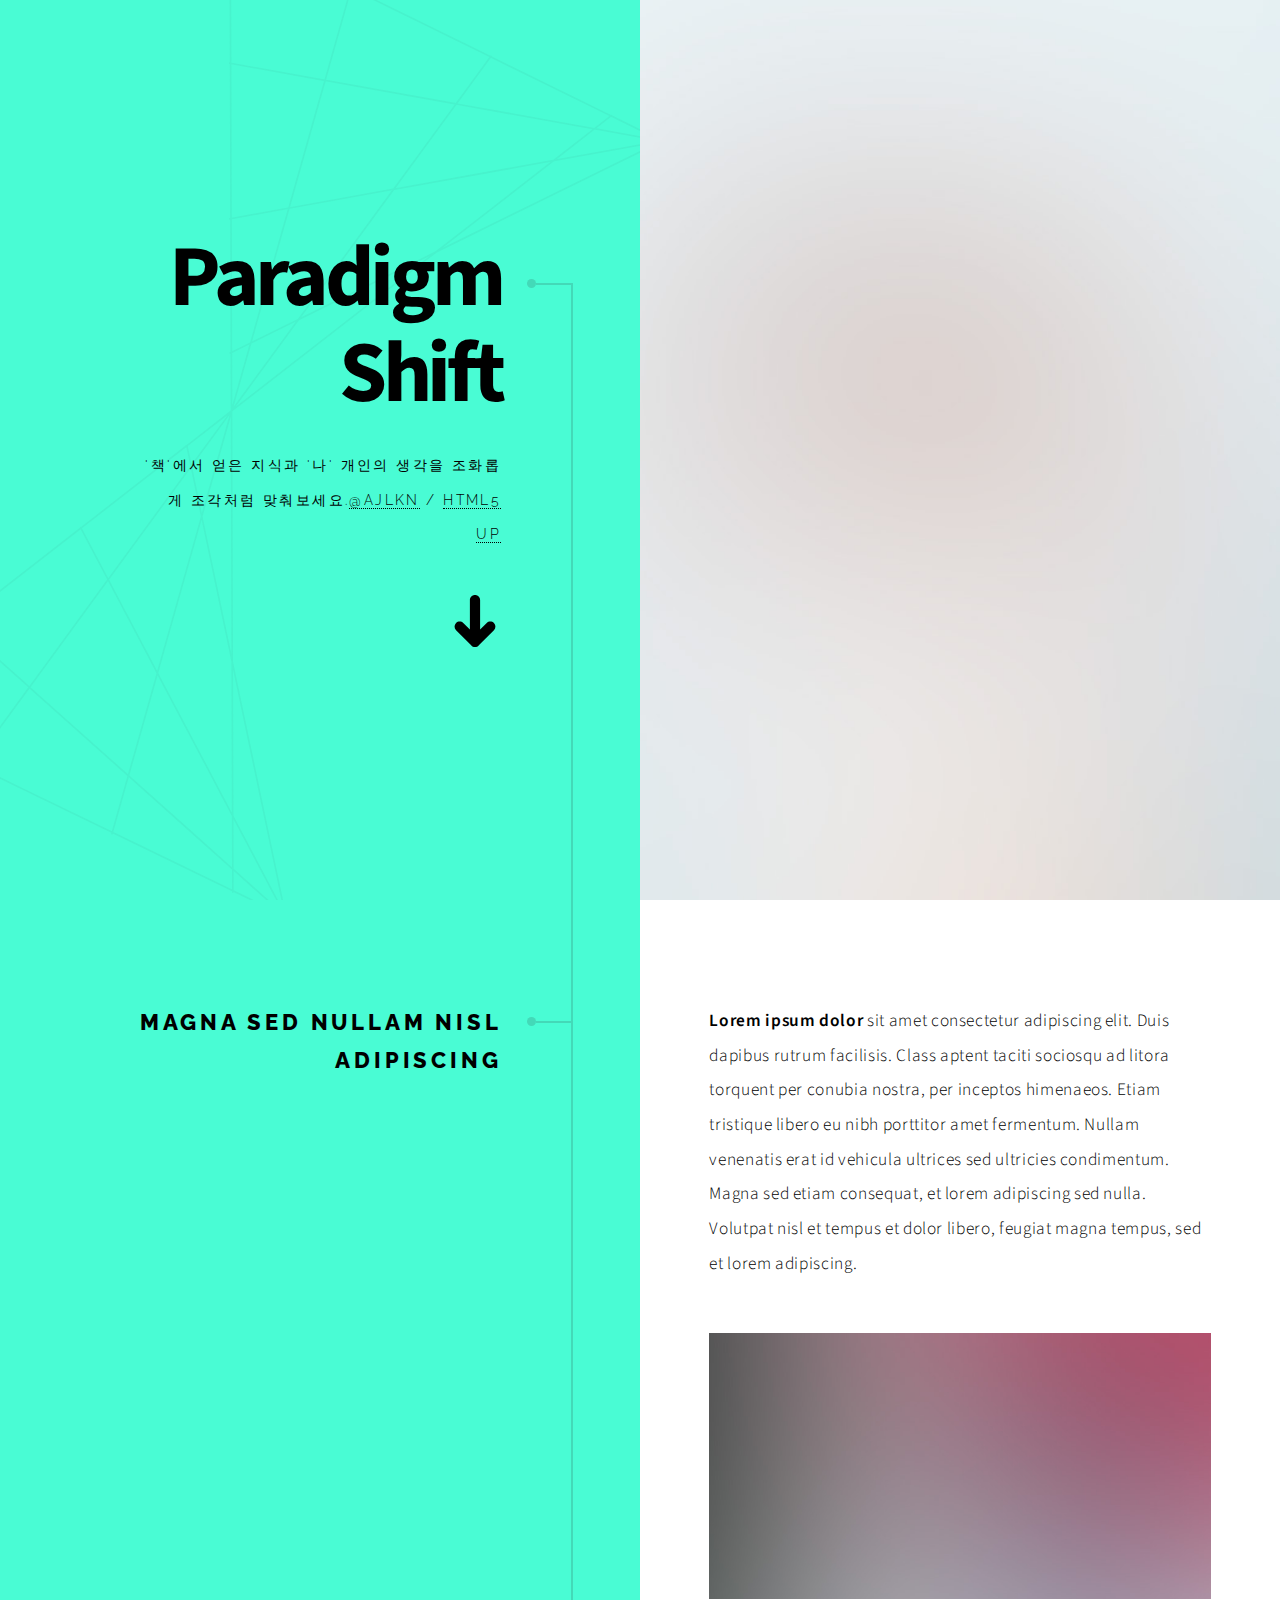
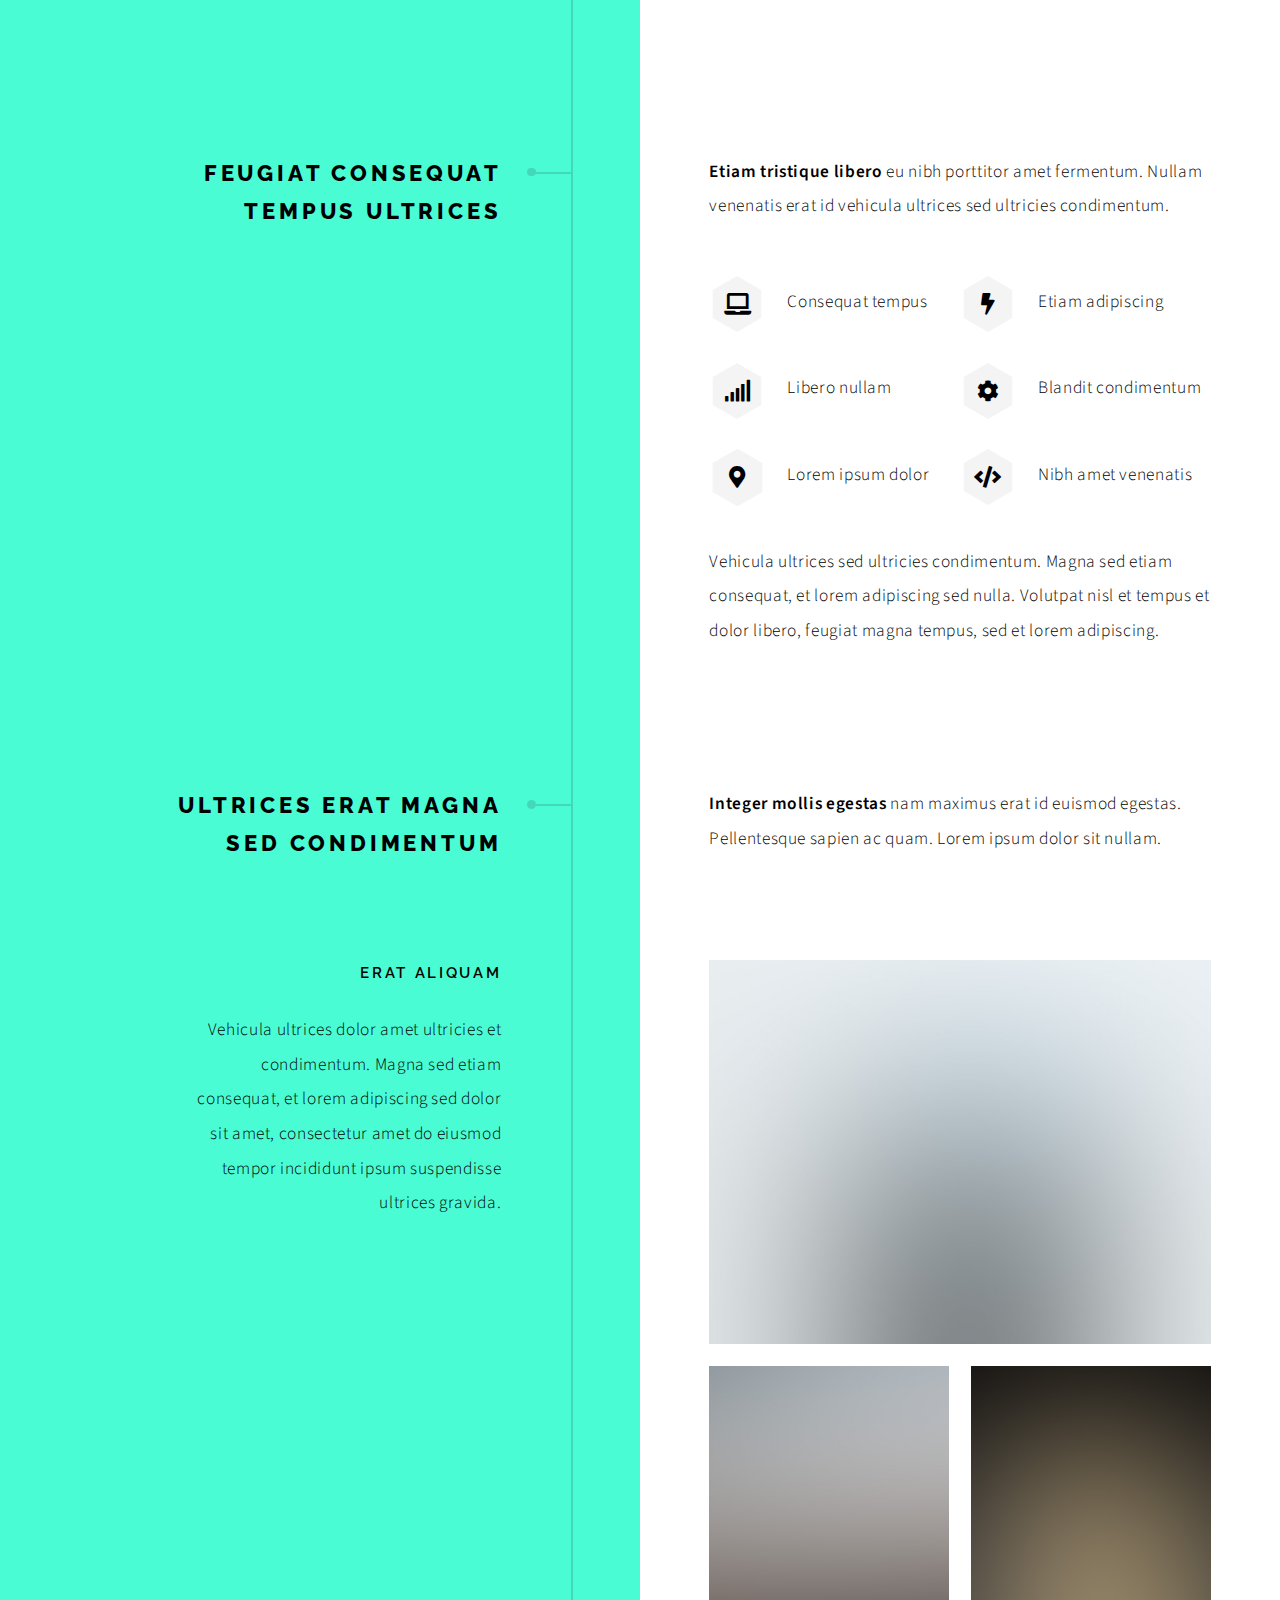
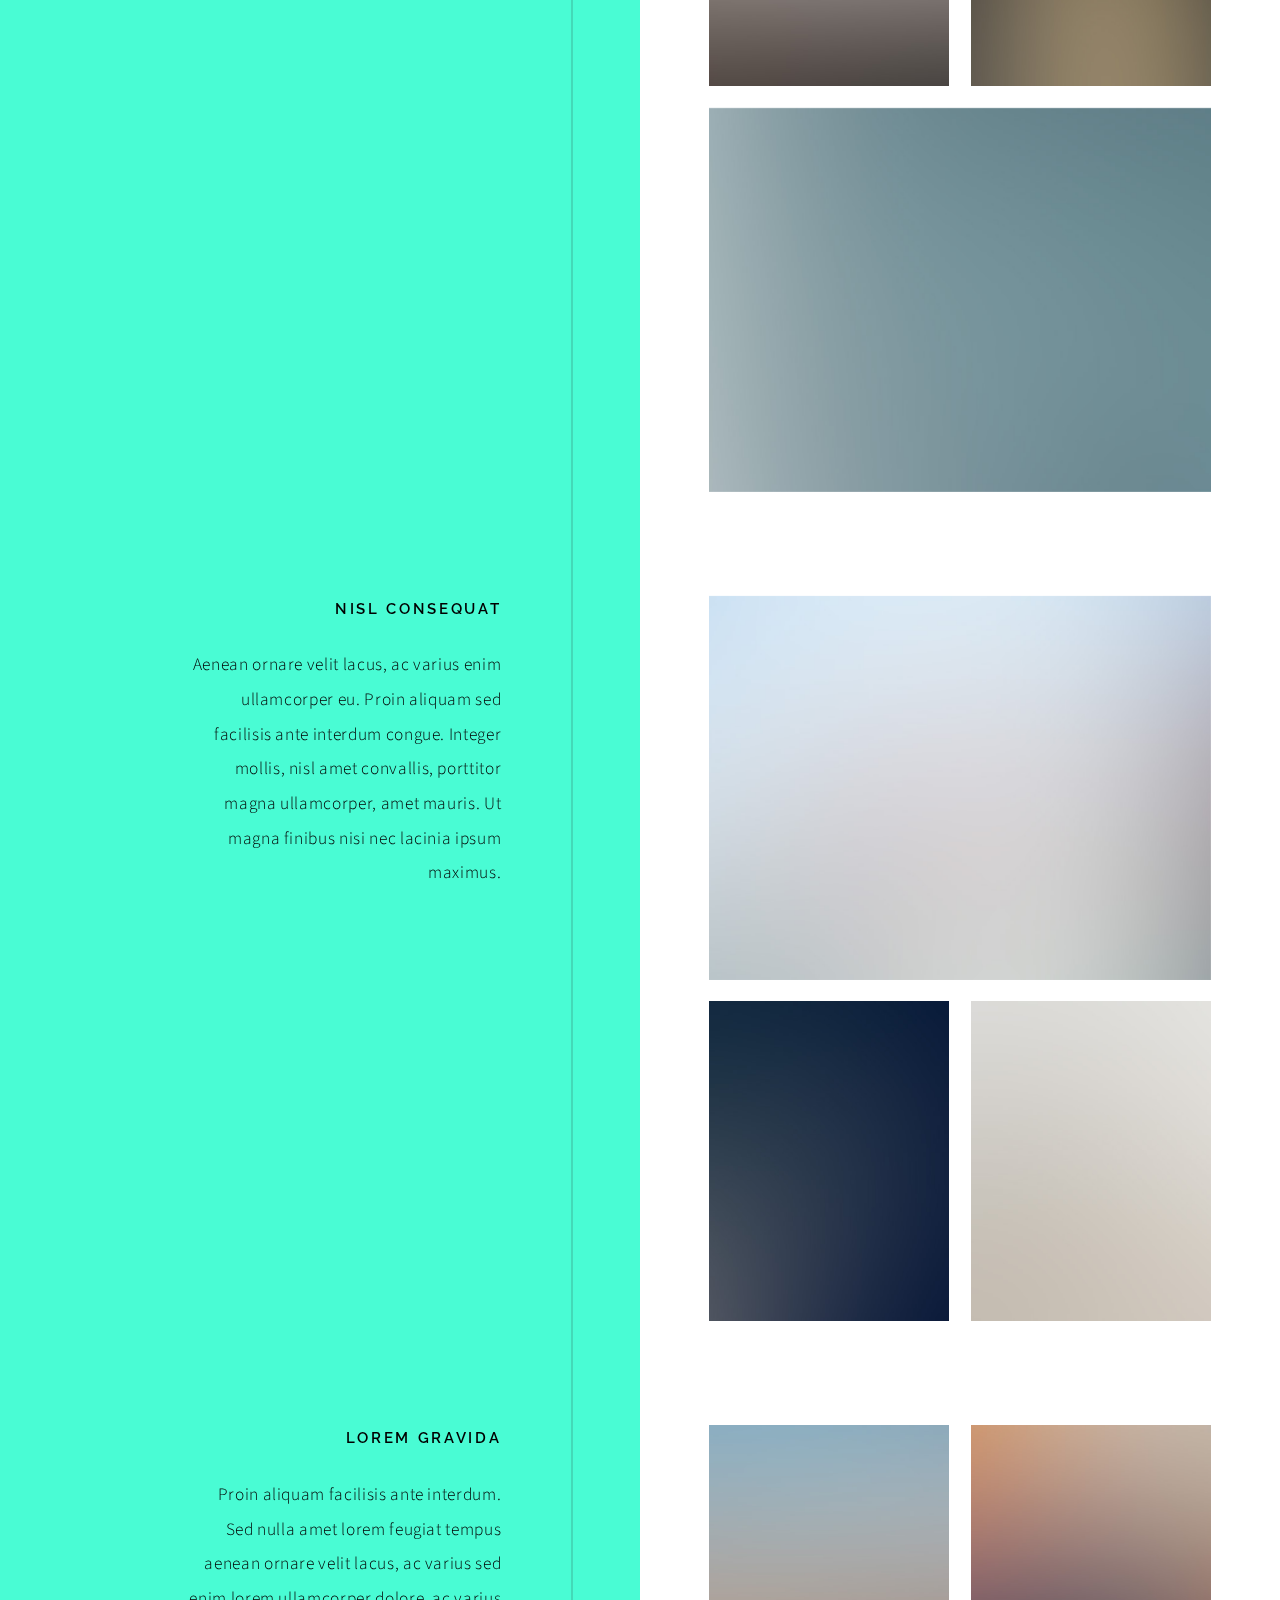
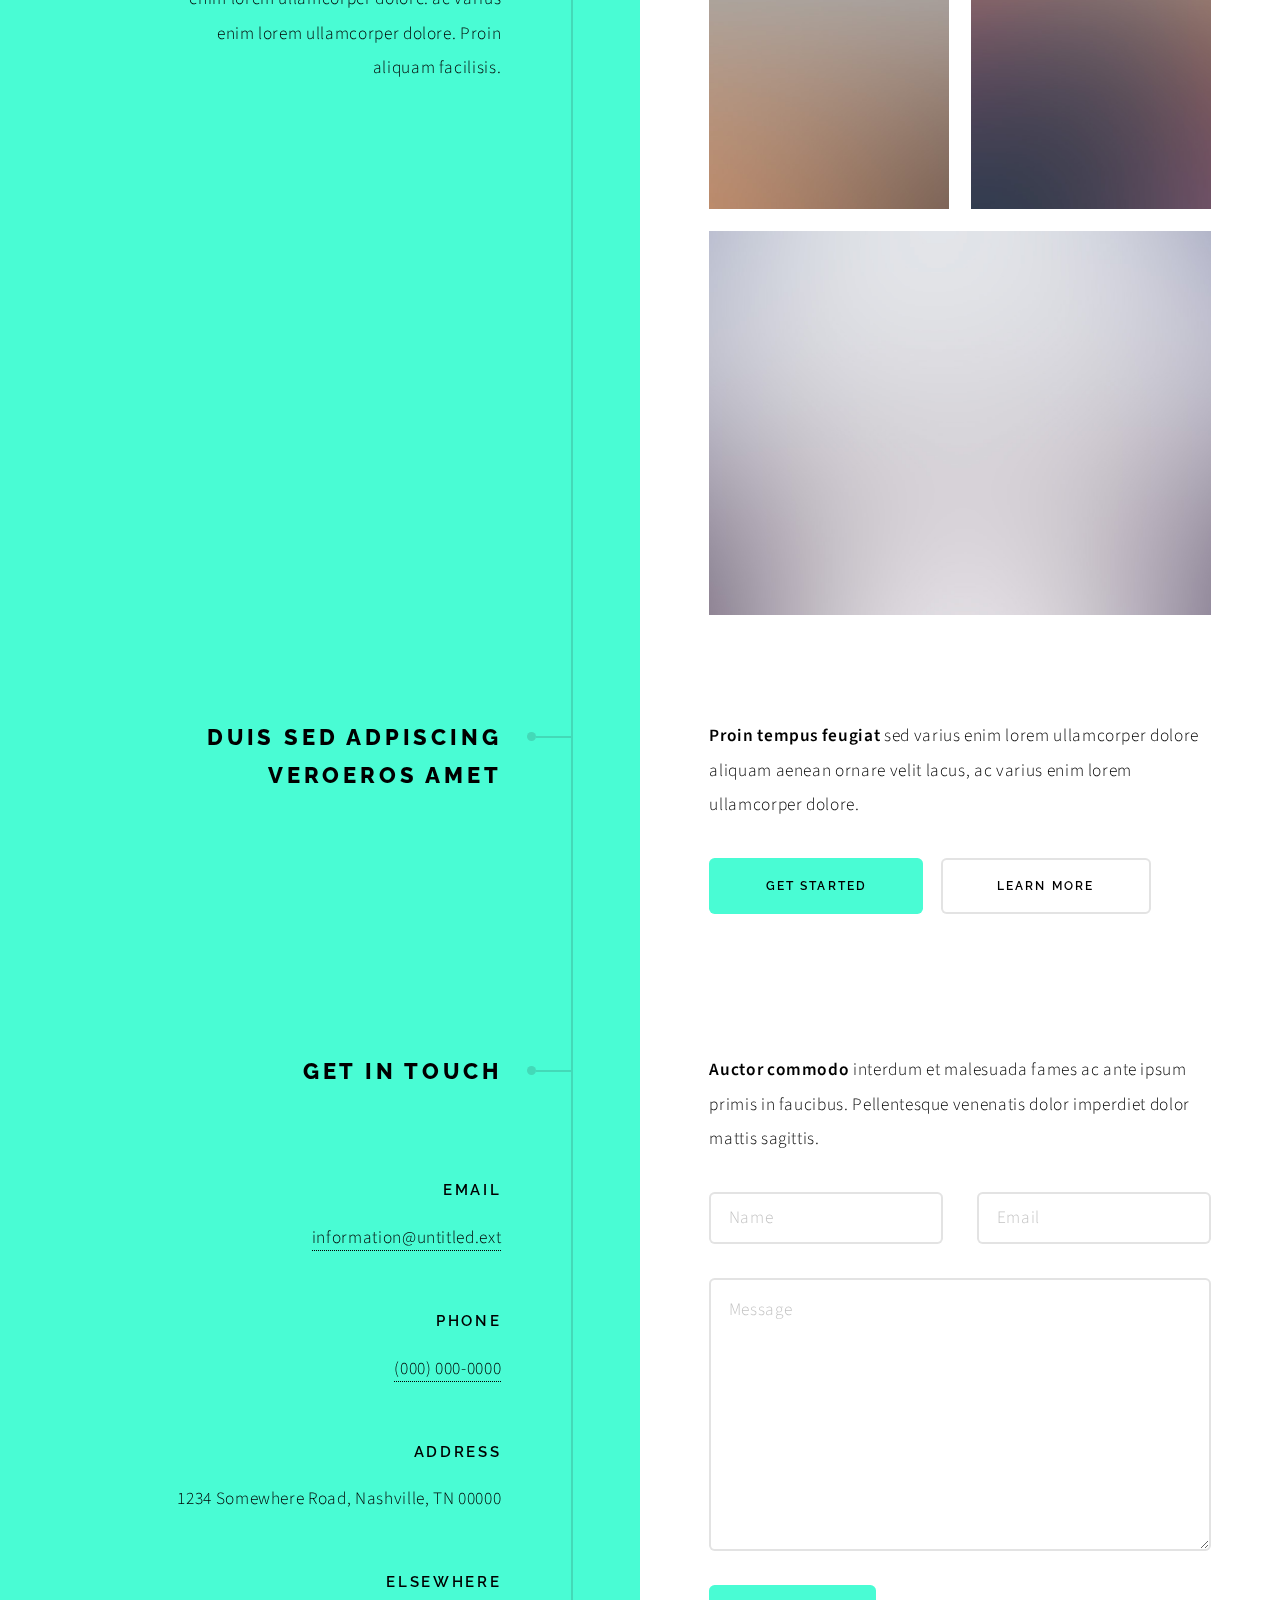
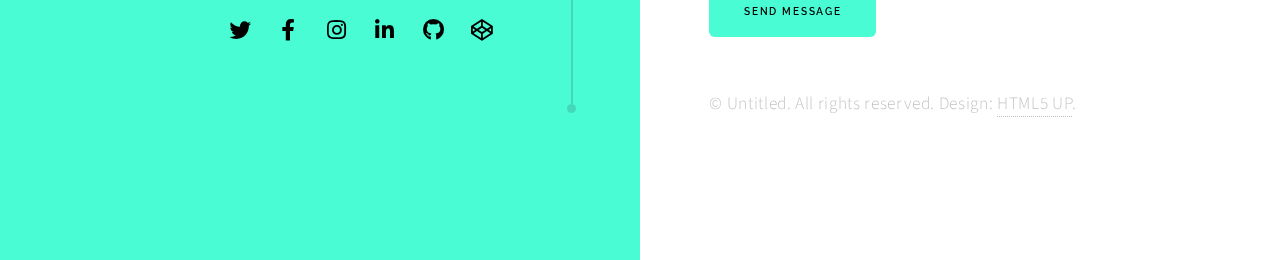
==== commit 9e681d05: "changed text" ====
--- a/ReadLog/ReadLog/site/index.html
+++ b/ReadLog/ReadLog/site/index.html
@@ -6,7 +6,7 @@
 -->
 <html>
 	<head>
-		<title>Paradigm Shift by HTML5 UP</title>
+		<title>책과 나의 조각</title>
 		<meta charset="utf-8" />
 		<meta name="viewport" content="width=device-width, initial-scale=1, user-scalable=no" />
 		<meta name="description" content="" />
@@ -22,7 +22,7 @@
 					<section class="intro">
 						<header>
 							<h1>Paradigm Shift</h1>
-							<p>A free responsive site template designed by <a href="https://twitter.com/ajlkn">@ajlkn</a> / <a href="https://html5up.net">HTML5 UP</a></p>
+							<p>'책'에서 얻은 지식과 '나' 개인의 생각을 조화롭게 조각처럼 맞춰보세요.<a href="https://twitter.com/ajlkn">@ajlkn</a> / <a href="https://html5up.net">HTML5 UP</a></p>
 							<ul class="actions">
 								<li><a href="#first" class="arrow scrolly"><span class="label">Next</span></a></li>
 							</ul>
@@ -468,4 +468,4 @@
 			<script src="assets/js/main.js"></script>
 
 	</body>
-</html>+</html>
